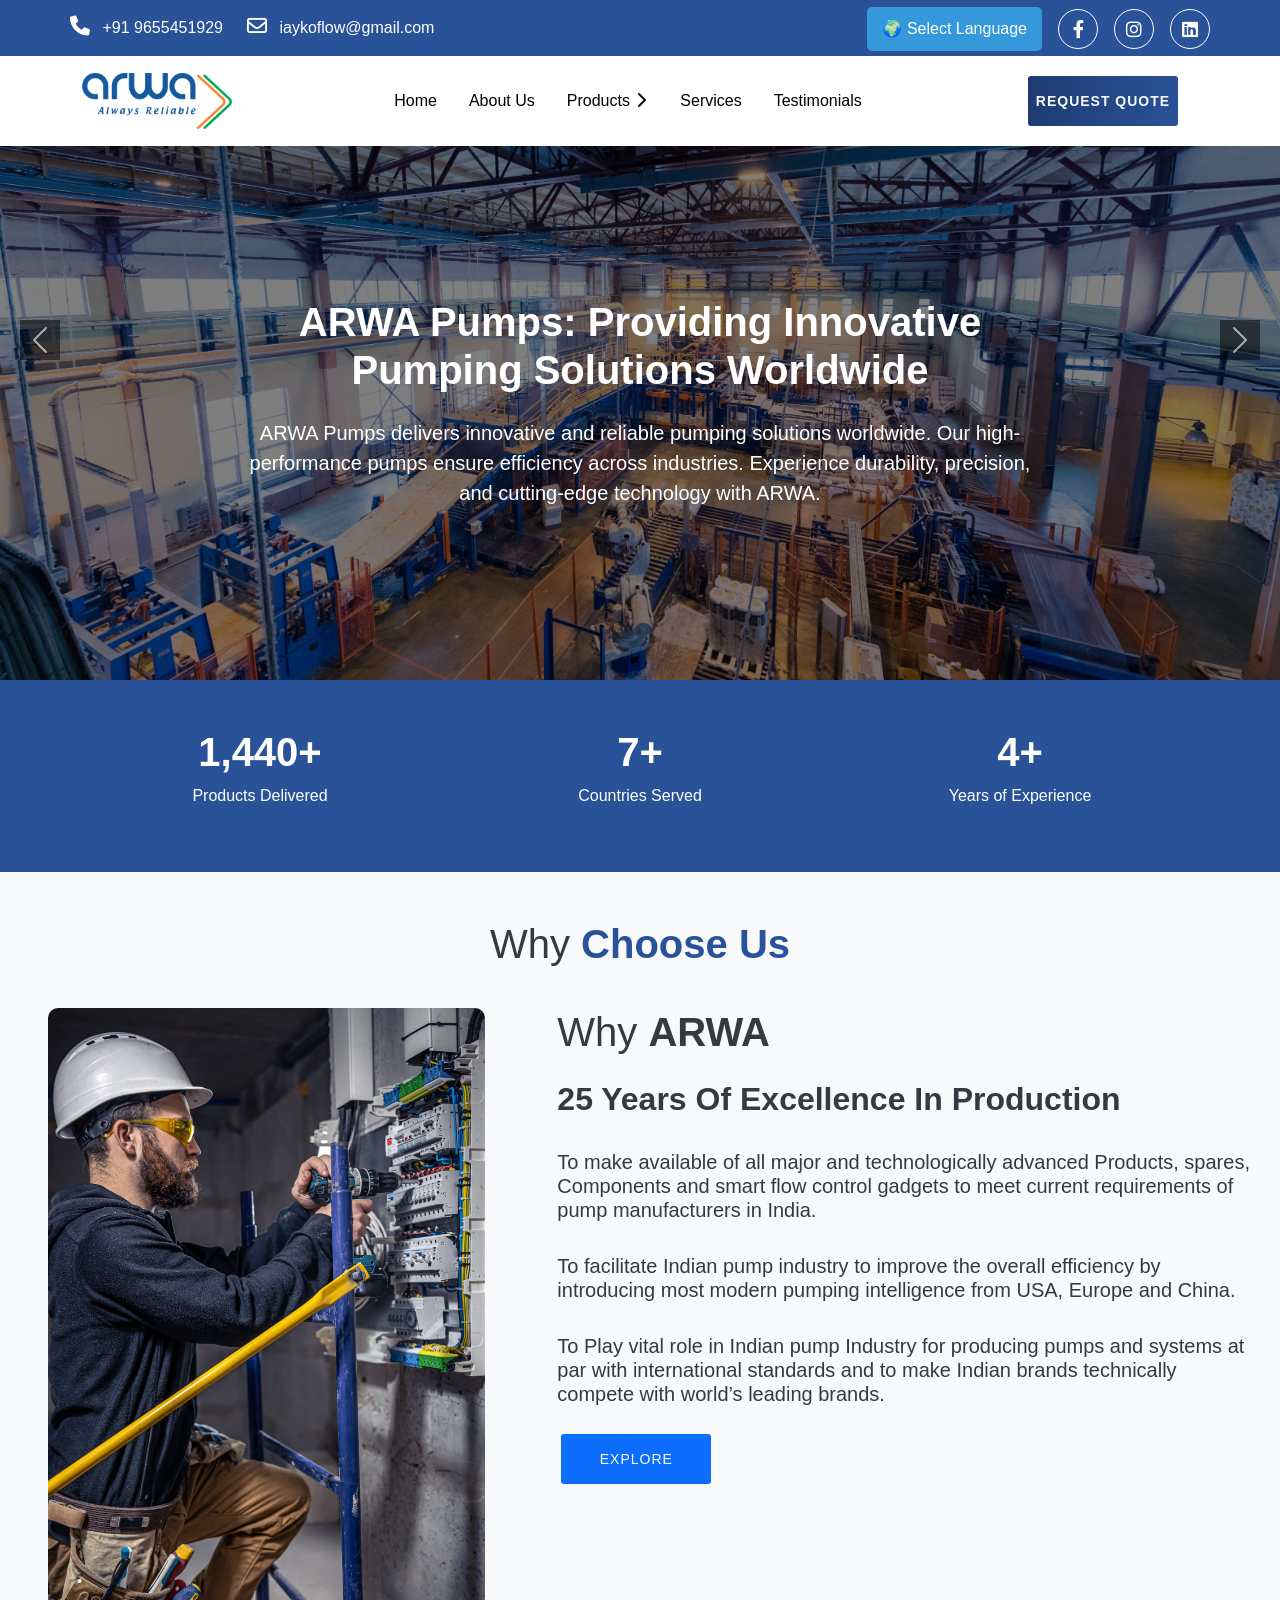
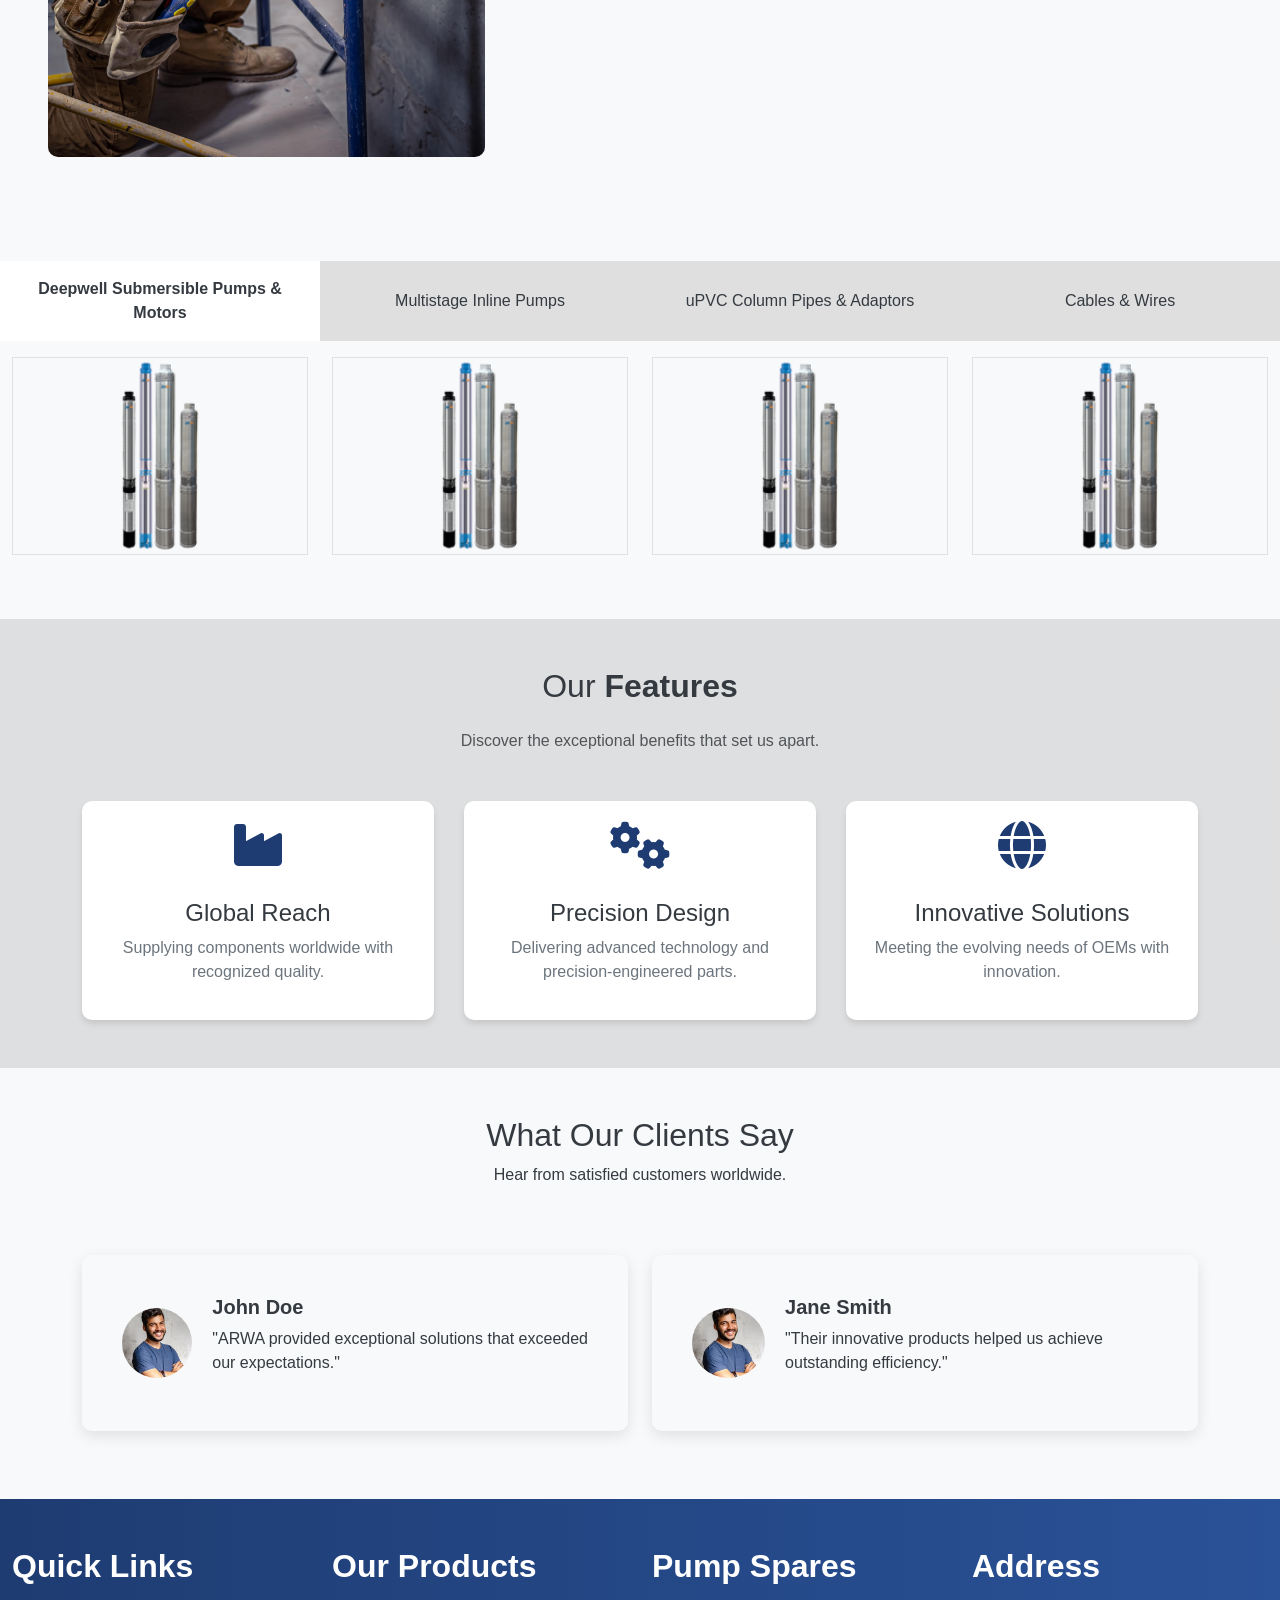
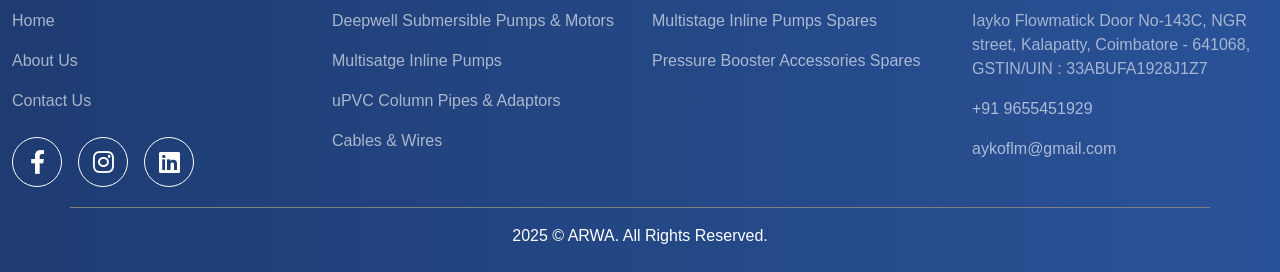
==== index.html @ cb9f79b3 "Add files via upload" ====
<!DOCTYPE html>
<html lang="en">

<head>
    <meta charset="UTF-8">
    <meta name="viewport" content="width=device-width, initial-scale=1.0">
    <!-- Tab Title -->
    <title>ARWA - Advanced Pumping Solutions</title>
    <!-- Bootstrap CSS -->
    <link href="https://cdn.jsdelivr.net/npm/bootstrap@5.3.0-alpha3/dist/css/bootstrap.min.css" rel="stylesheet">
    <!-- Font Awesome / Bootstrap for Icons -->
    <link href="https://cdnjs.cloudflare.com/ajax/libs/font-awesome/6.0.0/css/all.min.css" rel="stylesheet">
    <link rel="stylesheet" href="https://cdn.jsdelivr.net/npm/bootstrap-icons@1.11.3/font/bootstrap-icons.min.css">
    <!-- Custom CSS -->
    <link rel="stylesheet" href="style.css">
    <!-- Favicon Icon -->
    <link rel="Icon" href="img/Arwa Logo.png">
    <!-- https://dashboard.emailjs.com/admin -->
</head>

<body>
    <!-- Splash Screen -->
    <!-- <div id="splash-screen">
        <div class="sss">
            <img id="splash-logo" src="img/Arwa Logo 1 .png" alt="Logo">
        </div>
    </div> -->

    <!-- Navbar -->
    <nav class="navbar navbar-expand-lg py-0 flex-wrap">
        <div class="contactNav  container-fluid p-0">
            <div class="container p-0">
                <div class="row pt-3">

                    <div
                        class="col-md-6 contactleft d-md-flex d-none align-items-center flex-wrap justify-content-md-start justify-content-center">

                        <p><i class="fa-solid fa-phone text-white fs-5"></i><a href="tel:+919655451929"
                                style="text-decoration: none;" class="text-white  h6 ps-2"> +91 9655451929</a>
                        </p>
                        <p><i class="fa-regular fa-envelope text-white fs-5 ps-4"></i><a
                                href="mailto:iaykoflow@gmail.com" style="text-decoration: none;"
                                class="text-white h6 ps-2"> iaykoflow@gmail.com</a></p>

                    </div>
                    <div
                        class="col-md-6 contactright gap-3 d-flex align-items-center py-1 justify-content-md-end justify-content-center mt-md-0 mt-2 pb-md-1 pb-3">
                        <div id="google_translate_element"></div>
                        <div class="lang-switcher">
                            <button class="lang-btn">🌍 Select Language</button>
                            <ul class="lang-menu">
                                <li data-lang="en"><img src="https://flagcdn.com/w40/gb.png"> English</li>
                                <li data-lang="es"><img src="https://flagcdn.com/w40/es.png"> Spanish</li>
                                <li data-lang="fr"><img src="https://flagcdn.com/w40/fr.png"> French</li>
                                <li data-lang="de"><img src="https://flagcdn.com/w40/de.png"> German</li>
                                <li data-lang="hi"><img src="https://flagcdn.com/w40/in.png"> Hindi</li>
                                <li data-lang="gu"><img src="https://flagcdn.com/w40/in.png"> Gujarati</li>
                            </ul>
                        </div>
                        <script>
                            function googleTranslateElementInit() {
                                new google.translate.TranslateElement({ pageLanguage: 'en' }, 'google_translate_element');
                            }

                            document.querySelectorAll(".lang-menu li").forEach(item => {
                                item.addEventListener("click", function () {
                                    var language = this.getAttribute("data-lang");
                                    var googleTranslateFrame = document.querySelector(".goog-te-combo");

                                    if (googleTranslateFrame) {
                                        googleTranslateFrame.value = language;
                                        googleTranslateFrame.dispatchEvent(new Event("change"));

                                        // Apply animation effect
                                        document.body.classList.add("fade-effect");
                                        setTimeout(() => document.body.classList.remove("fade-effect"), 800);
                                    }
                                });
                            });
                        </script>
                        <div style="margin-top: -15px;" class="icon-box d-flex gap-3 fs-4 ">
                            <a style="width: 40px;height: 40px;" class="f-icon" href="">
                                <i style="font-size: 18px;" class="fa-brands fa-facebook-f"></i>
                            </a>
                            <a style="width: 40px;height: 40px;" class="f-icon" href="">
                                <i style="font-size: 18px;" class="fa-brands fa-instagram"></i>
                            </a>
                            <a style="width: 40px;height: 40px;" class="f-icon" href="">
                                <i style="font-size: 18px;" class="fa-brands fa-linkedin"></i>
                            </a>
                        </div>
                    </div>
                </div>
            </div>
        </div>
        <div class="container">
            <a class="navbar-brand" href="#"><img style="width: 150px;" src="img/Arwa Logo 1 .png" alt=""></a>
            <button class="navbar-toggler" type="button" data-bs-toggle="collapse" data-bs-target="#navbarNav">
                <span class="navbar-toggler-icon"></span>
            </button>
            <div class="collapse navbar-collapse" id="navbarNav">
                <ul class="navbar-nav mx-auto gap-3">
                    <li class="nav-item"><a class="nav-link" href="index.html">Home</a></li>

                    <li class="nav-item"><a class="nav-link" href="about.html" target="_blank">About Us</a></li>
                    <li class="nav-item dropdown">
                        <a class="nav-link" href="#" id="productsDropdown" role="button" data-bs-toggle="dropdown"
                            aria-expanded="false">Products <i class="fa-solid fa-chevron-down di"></i></a>
                        <ul class="dropdown-menu gap-4" aria-labelledby="productsDropdown">
                            <li><a class="dropdown-item" href="#">Deepwell Submersible Pumps & Motors</a></li>
                            <li><a class="dropdown-item" href="#">Multistage Inline Pumps</a></li>
                            <li><a class="dropdown-item" href="#">uPVC Column Pipes & Adaptors</a></li>
                            <li><a class="dropdown-item" href="#">Cables & Wires</a></li>
                        </ul>
                    </li>
                    <li class="nav-item"><a class="nav-link" href="#services">Services</a></li>
                    <li class="nav-item"><a class="nav-link" href="#testimonials">Testimonials</a></li>
                </ul>


                <div class="buttons contactBtn" onclick="contactOpen()">
                    <button style="background: linear-gradient(90deg, #1e3c72, #2a5298);"
                        class="btn text-light fw-bold px-2"><span></span>
                        <p data-text="Thanks!" data-title="Request Quote"></p>
                    </button>
                </div>

            </div>
        </div>
    </nav>

    <!-- Contact Request PopUp -->
    <div class="container-fluid reqAqoute">
        <div class="row d-flex">

            <div class="containerabt container">
                <i class="fa-solid fa-xmark h1  "></i>

                <h2 class="text-center mb-4">Request a Quote</h2>
                <form id="quoteForm">
                    <div class="row">
                        <div class="col-md-6 mb-3">
                            <input type="text" id="name" class="form-control" placeholder="Name">
                            <div class="error-message" id="name-error"></div>
                        </div>
                        <div class="col-md-6 mb-3">
                            <input type="email" id="email" class="form-control" placeholder="Email">
                            <div class="error-message" id="email-error"></div>
                        </div>
                        <div class="col-md-6 mb-3">
                            <input type="tel" id="phone" class="form-control" placeholder="Phone">
                            <div class="error-message" id="phone-error"></div>
                        </div>
                        <div class="col-md-6 mb-3">
                            <input type="text" id="city" class="form-control" placeholder="City">
                            <div class="error-message" id="city-error"></div>
                        </div>
                        <div class="col-md-6 mb-3">
                            <input type="number" id="pincode" class="form-control" placeholder="Pincode">
                            <div class="error-message" id="pincode-error"></div>
                        </div>
                        <div class="col-md-6 mb-3">
                            <select id="country" class="form-control">
                                <option value="" disabled selected>Country</option>
                                <option value="India">India</option>
                                <option value="USA">USA</option>
                                <option value="UK">UK</option>
                                <option value="Canada">Canada</option>
                                <option value="Australia">Australia</option>
                            </select>
                            <div class="error-message" id="country-error"></div>
                        </div>
                        <div class="col-12 mb-3">
                            <textarea id="message" class="form-control" rows="4" placeholder="Message"></textarea>
                            <div class="error-message" id="message-error"></div>
                        </div>
                    </div>
                    <button type="button" class="btn-submit" onclick="validateForm()">Submit</button>
                </form>
            </div>
        </div>
    </div>

    <!-- Hero Section with Carousel -->
   
    <div class="hero-section">
        <div id="heroCarousel" class="carousel slide" data-bs-ride="carousel" data-bs-touch="true">
          <div class="carousel-inner">
            <div class="carousel-item active">
              <div class="row d-flex align-items-center justify-content-center">
                <div class="carousel-main col-md-8">
                  <h1><strong>ARWA Pumps: Providing Innovative Pumping Solutions Worldwide</strong></h1>
                  <p class="fs-5 mt-4">ARWA Pumps delivers innovative and reliable pumping solutions worldwide. Our high-performance pumps ensure efficiency across industries. Experience durability, precision, and cutting-edge technology with ARWA.</p>
                </div>
              </div>
            </div>
            
            <div class="carousel-item">
              <div style="min-height: 100%;" class="row">
                <div style="z-index: 1;height: 700px;" class="col-md-7 order-md-0 order-1 c-left d-flex align-items-center justify-content-center">
                  <div class="text-box ps-sm-5 ps-3 mt-md-0 mt-4">
                    <h1 class="text-white display-3"><strong>Stainless Steel Submersible Pumps</strong></h1>
                    <h2 class="text-white mt-2">Fabricated & Casted SS</h2>
                    <h2 class="text-white mt-3">SS304 / SS316 / SS904</h2>
                    <div class="buttons align-items-start m-0 justify-content-md-start" onclick="contactOpen()">
                        <button style="background: linear-gradient(90deg, #1e3c72, #2a5298);"
                            class="btn text-light fw-bold px-2 m-0"><span></span>
                            <p data-text="Thanks!" data-title="Request Quote"></p>
                        </button>
                    </div>
                  </div>
                </div>
                <div style="z-index: 1;height: 700px;" class="col-md-5 col-sm-8 mx-md-0 mx-auto c-right d-flex align-items-center justify-content-center">
                  <img style="width: 100%;" src="img/mainslider-2.png" alt="">
                </div>
              </div>
            </div>
            
            <div class="carousel-item">
                <div style="min-height: 100%;" class="row">
                    <div style="z-index: 1;height: 700px;" class="col-md-5 col-sm-8 mx-md-0 mx-auto c-right2 d-flex align-items-center justify-content-center">
                        <img style="width: 100% !important;" src="img/mainslider-2.png" alt="">
                      </div>
                    <div style="z-index: 1;height: 700px;" class="col-md-7 c-left2 d-flex align-items-center justify-content-center">
                      <div class="text-box ps-sm-5 ps-3">
                        <h1 class="text-white display-3"><strong>Deepwell Submersible Pumps & Motors </strong></h1>
                        <h2 class="text-white mt-2">Waterfilled & Oil Filled </h2>
                        <h2 class="text-white mt-3">50 & 60 Hz </h2>
                        <div class="buttons align-items-start m-0 justify-content-md-start" onclick="contactOpen()">
                            <button style="background: linear-gradient(90deg, #1e3c72, #2a5298);"
                                class="btn text-light fw-bold px-2 m-0"><span></span>
                                <p data-text="Thanks!" data-title="Request Quote"></p>
                            </button>
                        </div>
                      </div>
                    </div>
                  
                  </div>
            </div>
          </div>
          
          <button class="carousel-control-prev" type="button" data-bs-target="#heroCarousel" data-bs-slide="prev">
            <span class="carousel-control-prev-icon" aria-hidden="true"></span>
            <span class="visually-hidden">Previous</span>
          </button>
          <button class="carousel-control-next" type="button" data-bs-target="#heroCarousel" data-bs-slide="next">
            <span class="carousel-control-next-icon" aria-hidden="true"></span>
            <span class="visually-hidden">Next</span>
          </button>
        </div>
      </div>
      
        <!-- Counter Section -->
        <div class="counter text-center py-5">
            <div class="container">
                <div class="row">
                    <div class="col-md-4">
                        <h2 class="count">10,000+</h2>
                        <p>Products Delivered</p>
                    </div>
                    <div class="col-md-4">
                        <h2 class="count">50+</h2>
                        <p>Countries Served</p>
                    </div>
                    <div class="col-md-4">
                        <h2 class="count">30+</h2>
                        <p>Years of Experience</p>
                    </div>
                </div>
            </div>
        </div>

        <!-- Why ARWA Section -->
        <div class="container-fluid whyAlgo py-5">
            <div class="row">
                <h1 class="text-center">Why <strong style="color: #2a5298">Choose Us</strong></h1>
                <div class="col-md-5 algoLeft py-2 px-3 px-md-5 mt-4">
                    <img style="width: 100%;height: 100%;object-fit:cover;object-position: top;border-radius: 10px;"
                        src="img/male-electrician-works-switchboard-with-electrical-connecting-cable (1)-min.jpg"
                        alt="">
                </div>
                <div class="col-md-7 algoRight px-4 pt-2 mt-4 d-flex align-items-start flex-column">
                    <h1>Why <span><strong>ARWA</strong></span></h1>
                    <h3 class="fw-bold h2 mt-3">25 Years Of Excellence In Production</h3>
                    <p class="mt-4 h5">To make available of all major and technologically advanced Products, spares,
                        Components and smart flow control gadgets to meet current requirements of pump manufacturers in
                        India.</p>
                    <p class="mt-4 h5">To facilitate Indian pump industry to improve the overall efficiency by
                        introducing
                        most modern pumping intelligence from USA, Europe and China.</p>
                    <p class="mt-4 h5">To Play vital role in Indian pump Industry for producing pumps and systems at par
                        with international standards and to make Indian brands technically compete with world’s leading
                        brands.</p>
                    <a style="margin-left: -16px;" href="">
                        <div class="buttons ">
                            <button class="btn bg-primary text-white"><span></span>
                                <p data-start="good luck!" data-text="Service" data-title="Explore "></p>
                            </button>
                        </div>
                    </a>
                </div>
            </div>
        </div>


        <!-- Product Section -->

        <div class="container-fluid py-5 position-relative">
            <div class="row position-relative d-flex align-item-center justify-content-center">
                <div style="width: 100%;" class="productNavList">
                    <div class="row">
                        <div class="col-6 col-md-3 py-3 pNav active d-flex align-items-center justify-content-center">
                            Deepwell Submersible Pumps & Motors</div>
                        <div class="col-6 col-md-3 py-3 pNav d-flex align-items-center justify-content-center">
                            Multistage
                            Inline Pumps</div>
                        <div class="col-6 col-md-3 py-3 pNav d-flex align-items-center justify-content-center">uPVC
                            Column
                            Pipes & Adaptors</div>
                        <div class="col-6 col-md-3 py-3 pNav d-flex align-items-center justify-content-center">Cables &
                            Wires</div>
                    </div>
                </div>


                <div style="width: 100%;" class="product-one row px-0 m-0 position-relative d-flex align-item-center justify-content-center">

                    

                    <div style="cursor: pointer;"
                        class="col-6 col-md-4 col-lg-3 py-3 d-flex align-items-center justify-content-center " onclick="pcard()">
                        <div  class="pCard border d-flex align-items-center justify-content-center flex-column">
                            <img src="img/submersible-pumpsets-1.png" alt="Product Image 1">
                            <img src="img/p-c-1.jpg" alt="Product Image 2">
                        </div>
                    </div>
                    <div class="col-6 col-md-4 col-lg-3 py-3 d-flex align-items-center justify-content-center ">
                        <div class="pCard border d-flex align-items-center justify-content-center flex-column">
                            <img src="img/submersible-pumpsets-1.png" alt="Product Image 1">
                            <img src="img/p-c-1.jpg" alt="Product Image 2">
                        </div>
                    </div>
                    <div class="col-6 col-md-4 col-lg-3 py-3 d-flex align-items-center justify-content-center ">
                        <div class="pCard border d-flex align-items-center justify-content-center flex-column">
                            <img src="img/submersible-pumpsets-1.png" alt="Product Image 1">
                            <img src="img/p-c-1.jpg" alt="Product Image 2">
                        </div>
                    </div>
                    <div class="col-6 col-md-4 col-lg-3 py-3 d-flex align-items-center justify-content-center ">
                        <div class="pCard border d-flex align-items-center justify-content-center flex-column">
                            <img src="img/submersible-pumpsets-1.png" alt="Product Image 1">
                            <img src="img/p-c-1.jpg" alt="Product Image 2">
                        </div>
                    </div>
                </div>
            <div class="submersible-pumpsets-1 position-absolute  align-items-center justify-content-center ">
                <i class="fa-solid fa-xmark h1 faX2 " onclick="closedClick()"></i>

                here we Will Give Your Product Details
            </div>
            <script>
                let pCardOpen = document.querySelector('.submersible-pumpsets-1');
                let pcard = document.querySelector('.pCard')
                // function pCard(){
                //     pCardOpen.style.display = "flex"
                // }
                pcard.addEventListener('click',function(){
                    pCardOpen.style.display = "flex"
                })

                function closedClick(){
                    pCardOpen.style.display = "none"
                }
            </script>

            </div>

        </div>

        <script>
            document.querySelectorAll('.pNav').forEach(item => {
                item.addEventListener('click', function () {
                    document.querySelectorAll('.pNav').forEach(nav => {
                        nav.classList.remove('active');
                    });

                    this.classList.add('active');
                });
            });

            let pCardVar = document.querySelector('.pcard');
            pCardVar.addEventListener('click', function () {
                document.querySelector('.card-1-detail').style.display = "flex"
            })
        </script>
        <!-- Features Section -->
        <div style="background-color: rgba(128, 128, 128, 0.212);" class="py-5 ">
            <div class="container text-center">
                <h2 class="mb-4">Our <strong>Features</strong></h2>
                <p class="mb-5 text-muted">Discover the exceptional benefits that set us apart.</p>
                <div class="features-container">
                    <div class="feature-card">
                        <i class="fas fa-industry"></i>
                        <h4>Global Reach</h4>
                        <p>Supplying components worldwide with recognized quality.</p>
                    </div>
                    <div class="feature-card">
                        <i class="fas fa-cogs"></i>
                        <h4>Precision Design</h4>
                        <p>Delivering advanced technology and precision-engineered parts.</p>
                    </div>
                    <div class="feature-card">
                        <i class="fas fa-globe"></i>
                        <h4>Innovative Solutions</h4>
                        <p>Meeting the evolving needs of OEMs with innovation.</p>
                    </div>
                </div>
            </div>
        </div>

        <!-- Product Section -->



        <!-- Testimonials Section -->
        <div id="testimonials" class="py-5">
            <div class="container">
                <div class="text-center mb-5">
                    <h2>What Our Clients Say</h2>
                    <p>Hear from satisfied customers worldwide.</p>
                </div>
                <div class="row">
                    <div class="col-md-6">
                        <div class="testimonial d-flex align-items-center">
                            <img src="img/client01.jpeg" alt="Client">
                            <div>
                                <h5>John Doe</h5>
                                <p>"ARWA provided exceptional solutions that exceeded our expectations."</p>
                            </div>
                        </div>
                    </div>
                    <div class="col-md-6">
                        <div class="testimonial d-flex align-items-center">
                            <img src="img/client01.jpeg" alt="Client">
                            <div>
                                <h5>Jane Smith</h5>
                                <p>"Their innovative products helped us achieve outstanding efficiency."</p>
                            </div>
                        </div>
                    </div>
                </div>
            </div>
        </div>



        <!-- Footer -->
        <footer class=" text-white bg-primary py-4 pt-5">
            <div class="container-fluid">
                <div class="row">
                    <div class="col-md-3 d-flex flex-column align-items-start footer-card">
                        <h2><strong>Quick Links</strong></h2>
                        <a style="text-decoration:none;" class="mt-3 ft-list" href="">Home</a>
                        <a style="text-decoration:none;" class="mt-3 ft-list" href="">About Us</a>
                        <a style="text-decoration:none;" class="mt-3 ft-list" href="">Contact Us</a>
                        <div class="icon-box d-flex gap-3 fs-4 mt-4">
                            <a class="f-icon" href="">
                                <i class="fa-brands fa-facebook-f"></i>
                            </a>
                            <a class="f-icon" href="">
                                <i class="fa-brands fa-instagram"></i>
                            </a>
                            <a class="f-icon" href="">
                                <i class="fa-brands fa-linkedin"></i>
                            </a>
                        </div>
                    </div>
                    <div class="col-md-3 d-flex flex-column align-items-start footer-card mt-md-0 mt-4">
                        <h2><strong>Our Products</strong></h2>
                        <a style="text-decoration:none;" class="mt-3 ft-list" href="">Deepwell Submersible Pumps &
                            Motors</a>
                        <a style="text-decoration:none;" class="mt-3 ft-list" href="">Multisatge Inline Pumps</a>
                        <a style="text-decoration:none;" class="mt-3 ft-list" href="">uPVC Column Pipes & Adaptors</a>
                        <a style="text-decoration:none;" class="mt-3 ft-list" href="">Cables & Wires</a>

                    </div>
                    <div class="col-md-3 d-flex flex-column align-items-start footer-card mt-md-0 mt-4">
                        <h2><strong>Pump Spares</strong></h2>
                        <a style="text-decoration:none;" class="mt-3 ft-list" href="">Multistage Inline Pumps Spares</a>
                        <a style="text-decoration:none;" class="mt-3 ft-list" href="">Pressure Booster Accessories
                            Spares</a>


                    </div>
                    <div class="col-md-3 d-flex flex-column align-items-start footer-card mt-md-0 mt-4">
                        <h2><strong>Address</strong></h2>
                        <a style="text-decoration:none;color: rgba(255, 255, 255, 0.582) ;" class="mt-3 ft-list"
                            href="">Iayko Flowmatick
                            Door No-143C, NGR street, Kalapatty,
                            Coimbatore - 641068,
                            GSTIN/UIN : 33ABUFA1928J1Z7</a>
                        <a style="text-decoration:none;" class="mt-3 ft-list" href="">+91 9655451929</a>
                        <a style="text-decoration:none;" class="mt-3 ft-list" href="">aykoflm@gmail.com</a>

                    </div>
                </div>
            </div>
            <div style="border-top: 1px solid grey;" class="container text-center mt-md-0 mt-3 pt-3">
                <p> 2025 &copy; ARWA. All Rights Reserved.</p>
            </div>
        </footer>





        <script type="text/javascript"
            src="//translate.google.com/translate_a/element.js?cb=googleTranslateElementInit"></script>

        <!-- Bootstrap JS -->
        <script src="https://cdn.jsdelivr.net/npm/bootstrap@5.3.0-alpha3/dist/js/bootstrap.bundle.min.js"></script>
        <!-- Custom JS -->
        <script src="script.js"></script>

</body>

</html>
---- style.css ----
/* body,html {
    margin: 0;
    font-family: Arial, sans-serif;
    overflow: hidden; Prevents scrollbar for smooth experience
    background-color: #000;
    scroll-behavior: smooth;
  }
  .container {
    position: relative;
    height: 100vh;
    width: 100vw;
    overflow: hidden;
    background-color: #000;
  }
  .section {
    position: absolute;
    top: 0;
    left: 0;
    height: 100%;
    width: 100%;
    display: flex;
    align-items: center;
    justify-content: center;
    transition: transform 1s ease, opacity 1s ease;
  }
  .section.hidden {
    transform: translateY(100%);
    opacity: 0;
  }
  .section.visible {
    transform: translateY(0);
    opacity: 1;
  }
  .section1 {
    background-color: #ff6347;
  }
  .section2 {
    background-color: #4682b4;
  }
  .section3 {
    background-color: #32cd32;
  }
  h1 {
    color: white;
  } */

body {
  font-family: "Roboto", sans-serif;
  overflow-x: hidden;
  background-color: #f8f9fa;
  color: #343a40;
}

/* Contact Nav */
.contactNav {
  background-color: #2a5298;
}

/* btn main css */
.buttons {
  display: flex;
  justify-content: space-around;
  top: 20px;
  left: 20px;
}

.buttons button {
  width: 150px;
  height: 50px;
  background-color: white;
  margin: 20px;
  color: #568fa6;
  position: relative;
  overflow: hidden;
  font-size: 14px;
  letter-spacing: 1px;
  font-weight: 500;
  text-transform: uppercase;
  transition: all 0.3s ease;
  cursor: pointer;
  border: 0;
  display: flex;
  align-items: center;
  justify-content: center;
  border-radius: 3px;
}

.buttons button:before,
.buttons button:after {
  content: "";
  position: absolute;
  width: 0;
  height: 2px;
  background-color: #ffffff;
  transition: all 0.3s cubic-bezier(0.35, 0.1, 0.25, 1);
}

.buttons button:before {
  right: 0;
  top: 0;
  transition: all 0.5s cubic-bezier(0.35, 0.1, 0.25, 1);
}

.buttons button:after {
  left: 0;
  bottom: 0;
}

.buttons button span {
  width: 100%;
  height: 100%;
  position: absolute;
  left: 0;
  top: 0;
  margin: 0;
  padding: 0;
  z-index: 1;
}

.buttons button span:before,
.buttons button span:after {
  content: "";
  position: absolute;
  width: 2px;
  height: 0;
  background-color: #ffffff;
  transition: all 0.3s cubic-bezier(0.35, 0.1, 0.25, 1);
}

.buttons button span:before {
  right: 0;
  top: 0;
  transition: all 0.5s cubic-bezier(0.35, 0.1, 0.25, 1);
}

.buttons button span:after {
  left: 0;
  bottom: 0;
}

.buttons button p {
  padding: 0;
  margin: 0;
  transition: all 0.4s cubic-bezier(0.35, 0.1, 0.25, 1);
  position: absolute;
  width: 100%;
  height: 100%;
}

.buttons button p:before,
.buttons button p:after {
  position: absolute;
  width: 100%;
  transition: all 0.4s cubic-bezier(0.35, 0.1, 0.25, 1);
  z-index: 1;
  left: 0;
}

.buttons button p:before {
  content: attr(data-title);
  top: 50%;
  transform: translateY(-50%);
}

.buttons button p:after {
  content: attr(data-text);
  top: 150%;
  color: #ffffff;
}

.buttons button:hover:before,
.buttons button:hover:after {
  width: 100%;
}

.buttons button:hover span {
  z-index: 1;
}

.buttons button:hover span:before,
.buttons button:hover span:after {
  height: 100%;
}

.buttons button:hover p:before {
  top: -50%;
  transform: rotate(5deg);
}

.buttons button:hover p:after {
  top: 50%;
  transform: translateY(-50%);
}

.buttons button.start {
  background-color: #ffffff;
  box-shadow: 0px 5px 10px -10px rgba(0, 0, 0, 0.2);
  transition: all 0.2s ease;
}

.buttons button.start p:before {
  top: -50%;
  transform: rotate(5deg);
}

.buttons button.start p:after {
  color: white;
  transition: all 0s ease;
  content: attr(data-start);
  top: 50%;
  transform: translateY(-50%);
  animation: start 0.3s ease;
  animation-fill-mode: forwards;
}

@keyframes start {
  from {
    top: -50%;
  }
}

.buttons button.start:hover:before,
.buttons button.start:hover:after {
  display: none;
}

.buttons button.start:hover span {
  display: none;
}

.buttons button:active {
  outline: none;
  border: none;
}

.buttons button:focus {
  outline: 0;
}

/* splash Screen */
#splash-screen {
  position: fixed;
  top: 0;
  left: 0;
  width: 100%;
  height: 100%;
  background-color: rgb(255, 255, 255);
  display: none;
  justify-content: center;
  align-items: center;
  z-index: 9999;
  transition: opacity 1s ease-in-out;
}

/* Splash Logo */

.sss {
  width: 150px !important;
  height: 60px;
  display: flex;
  position: relative;
  /* transform: translate(0); */
  /* border: 2px solid red; */
  overflow: hidden;
}

.sss::after {
  content: "";
  position: absolute;
  top: 0;
  /* left: 0;  */
  width: 100%;
  height: 100%;
  background: rgb(0, 0, 0);
  background: linear-gradient(152deg, rgba(0, 0, 0, 0) 0%, rgba(0, 0, 0, 0) 43%, rgba(255, 255, 255, 0.7063200280112045) 50%, rgba(0, 0, 0, 0) 55%);
  /* filter: blur(5px); */
  animation: movingGlow 2s infinite linear;
  z-index: 111;
  /* border: 1px solid red; */
}

#splash-logo {
  width: 100%;
  position: absolute;
  /* transform: translate(-482px,-239px); */
  transition: transform 1.5s ease-in-out;
}

@keyframes movingGlow {
  0% {
    left: -100%;
  }

  100% {
    left: 100%;
  }
}

/* translator */
/* Hide default Google Translate UI */
#google_translate_element .skiptranslate {
  display: none !important;
}

body>.skiptranslate {
  display: none !important;
}

body {
  top: 0 !important;
}

/* Language Switcher Styling */
.lang-switcher {
  /* position: fixed; */
  position: relative;
  margin-top: -15px;
  z-index: 1000;
  font-family: Arial, sans-serif;
}

.lang-btn {
  background: #3498db;
  color: white;
  padding: 10px 15px;
  border: none;
  cursor: pointer;
  border-radius: 5px;
  font-size: 16px;
  transition: 0.3s;
}

.lang-btn:hover {
  background: #2980b9;
}

/* Language Dropdown Menu */
.lang-menu {
  display: none;
  position: absolute;
  background: white;
  border-radius: 5px;
  padding: 10px;
  box-shadow: 0px 4px 10px rgba(0, 0, 0, 0.1);
  list-style: none;
  margin: 0;
  padding: 0;
  top: 40px;
  right: 0;
}

.lang-menu li {
  padding: 8px 12px;
  cursor: pointer;
  display: flex;
  align-items: center;
  gap: 8px;
  transition: 0.3s;
}

.lang-menu li img {
  width: 20px;
  height: 15px;
  object-fit: cover;
}

.lang-menu li:hover {
  background: #f0f0f0;
}

/* Show menu when button is clicked */
.lang-switcher:hover .lang-menu {
  display: block;
}

/* Smooth Fade Animation */
.fade-effect {
  animation: fadeIn 0.8s ease-in-out;
}

@keyframes fadeIn {
  from {
    opacity: 0.2;
  }

  to {
    opacity: 1;
  }
}

.navbar {
  position: fixed;
  top: 0;
  z-index: 11;
  width: 100%;
  /* background: linear-gradient(90deg, #1e3b7288, #2a52988c); */
  backdrop-filter: blur(4px);
  background-color: white;
}




.navbar-brand {
  font-weight: bold;
}

.di {
  transition: .2s;
  transform: rotate(-90deg);
}

.nav-item:hover .di {
  transform: rotate(0deg);
  transition: .2s;
}

a.nav-link {
  color: black;
}

a.nav-link:hover {
  color: rgba(0, 0, 0, 0.688);
}

.dropdown-menu {
  background: #f0efef;
  border: none;
  border-radius: 0;
  margin-top: 0;
  opacity: 0;
  transform: translateX(-50px);
  visibility: hidden;
  transition: transform 0.4s ease, opacity 0.4s ease;
}

.dropdown-menu.show {
  opacity: 1;
  transform: translateX(0);
  visibility: visible;
  transition: transform 0.4s ease, opacity 0.4s ease;

}

.dropdown-item {
  color: #000000;
  transition: background-color 0.3s, color 0.3s;
}

.dropdown-item:hover {
  background-color: #2a5298;
  color: #fff;
}

/*  Req Css   ------------------------------ */
.reqAqoute {
  width: 100%;
  height: 100vh;
  position: fixed;
  top: 0;
  left: 0;
  z-index: 111111111;
  background-color: rgba(255, 255, 255, 0.72);
  /* display: none;
  opacity: 0; */
  display: flex;
  align-items: center;
  opacity: 0;
  justify-content: center;
  z-index: -11;
  padding: 60px 25px;
  overflow: auto;
}

.fa-xmark {
  position: absolute;
  top: 0px;
  right: 10px;
  cursor: pointer;
}

.containerabt {
  max-width: 700px;
  background: white;
  padding: 30px;
  border-radius: 10px;
  box-shadow: 0px 0px 15px rgba(0, 0, 0, 0.2);
  /* margin-top: 50px; */
  border-top: 5px solid #2a5298;
  transform: scale(0);
  position: relative;

}

.btn-submit {
  background: linear-gradient(90deg, #1e3c72, #2a5298);
  color: white;
  border: none;
  padding: 10px;
  font-size: 18px;
  border-radius: 5px;
  width: 100%;
  transition: 0.3s;
}

.btn-submit:hover {
  background: linear-gradient(90deg, #1e3c72, #2a5298);
}

.error {
  border: 1px solid red !important;
}

.error-message {
  color: red;
  font-size: 12px;
  margin-top: 5px;
}


/* Hero Section */
/* 
.hero-section {
  position: relative;
}

.carousel-item {
  background-image: url("img/main-1.jpg");
  background-size: cover;
  background-position: center;
  min-height: 680px;
  position: relative;
}
.carousel-item:before {
  content: "";
  width: 100%;
  height: 100%;
  background-color: rgba(0, 0, 0, 0.522);
  position: absolute;
  top: 0;
  left: 0;
}
.carousel-item:nth-child(2):before{
  background-color: #0059ff8a;
}
.carousel-item:last-child:before{
  background-color: #0059ff5a;

}
.carousel-inner .carousel-item:nth-child(2) {
  background-image: url("img/bg-main-2.jpg");
  background-size: cover;
  background-position: top;
}
.text-box{
  width: 80%;
}
.carousel-main{
  position: absolute;
  bottom: 20%;
  text-align: center;
  color: white;
  padding: 20px;
  z-index: 1;
}


.carousel-caption {
  background: rgba(0, 0, 0, 0.6);
  padding: 20px;
  border-radius: 10px;
}

.carousel-caption h1 {
  font-size: 3rem;
  color: #ffffff;
  animation: fadeInDown 1.4s;
}

.carousel-caption p {
  animation: fadeInDown 1s;
  color: #dddddd;
}

.carousel-caption .btn {
  background-color: #1e3c72;
  animation: zoomIn 1s;

  border: none;
}

.carousel-control-prev{
  width: 40px;
  height: 40px;
  background-color: rgb(0, 0, 0);
  z-index: 11;
  position: absolute;
  top: 50%;
  left: 20px;
}
.carousel-control-next{
  width: 40px;
  height: 40px;
  background-color: rgb(0, 0, 0);
  z-index: 11;
  position: absolute;
  top: 50%;
  right: 20px;
} */
.hero-section {
  position: relative;
}

.carousel-item {
  background-size: cover;
  background-position: center;
  min-height: 680px;
  position: relative;
}

.carousel-item:first-child {
  background-image: url("img/main-1.jpg");
}

.carousel-item:nth-child(2) {
  background-image: url("img/bg-main-2.jpg");
}

.carousel-item:last-child {
  background-image: url("img/main-3.jpg");
}

.carousel-item::before {
  content: "";
  width: 100%;
  height: 100%;
  background-color: rgba(0, 0, 0, 0.5);
  position: absolute;
  top: 0;
  left: 0;
}

.carousel-item:nth-child(2)::before {
  background-color: rgba(0, 89, 255, 0.54);
}

.carousel-item:last-child::before {
  background-color: rgba(0, 89, 255, 0.35);
}

.carousel-main {
  position: absolute;
  bottom: 20%;
  text-align: center;
  color: white;
  padding: 20px;
  z-index: 1;
}

.carousel-caption {
  background: rgba(0, 0, 0, 0.6);
  padding: 20px;
  border-radius: 10px;
}

.carousel-caption h1 {
  font-size: 3rem;
  color: #ffffff;
}

.carousel-caption p {
  color: #dddddd;
}

.carousel-caption .btn {
  background-color: #1e3c72;
  border: none;
}

.carousel-control-prev,
.carousel-control-next {
  width: 40px;
  height: 40px;
  background-color: rgb(0, 0, 0);
  z-index: 1;
  position: absolute;
  top: 50%;
  transform: translateY(-50%);
}

.carousel-control-prev {
  left: 20px;
}

.carousel-control-next {
  right: 20px;
}

/* Counter Sec */
.counter {
  background-color: #2a5298;
  color: white;
  padding: 40px 0;
}

.counter .count {
  font-size: 2.5rem;
  font-weight: bold;
}

.algoLeft {
  height: 85vh;
  /* border: 4px solid green; */
}

.algoRight {
  height: auto;
  /* border: 4p x solid green; */
}

/* Product sec */
.pNav {
  background-color: rgb(223, 223, 223);
  height: 80px;
  cursor: pointer;
  transition: background-color 0.3s ease;
  text-align: center;
}

.pNav.active {
  background-color: white;
  font-weight: bold;
}

/* Product Card Styling */
.pCard {
  width: 100%;
  height: 100%;
  overflow: hidden;
  position: relative;
}

/* Image Styling */
.pCard img {
  width: 100%;
  height: 100%;
  object-fit: cover;
  transition: opacity 0.5s ease;
}

/* Hover Effect: Show second image */
.pCard img:last-child {
  position: absolute;
  top: 0;
  left: 0;
  opacity: 0;
  /* Hidden by default */
}

.pCard:hover img:last-child {
  opacity: 1;
  /* Show second image on hover */
}



/* Feature Sec */
.feature-card {
  background: white;
  border-radius: 10px;
  box-shadow: 0 4px 6px rgba(0, 0, 0, 0.1);
  transition: transform 0.3s, box-shadow 0.3s;
  padding: 20px;
  text-align: center;
}

.feature-card:hover {
  transform: translateY(-10px);
  box-shadow: 0 8px 20px rgba(0, 0, 0, 0.2);
}

.feature-card i {
  color: #1e3c72;
  font-size: 3rem;
  margin-bottom: 15px;
}

.feature-card h4 {
  font-size: 1.5rem;
  margin-top: 15px;
  color: #343a40;
}

.feature-card p {
  color: #6c757d;
  font-size: 1rem;
}

.features-container {
  display: grid;
  grid-template-columns: repeat(auto-fit, minmax(250px, 1fr));
  gap: 30px;
}
/* Product Section */
.product-card {
  transition: transform 0.3s, box-shadow 0.3s;
}

.product-card img {
  border-radius: 5px 5px 0 0;
}

.product-card:hover {
  box-shadow: 0 8px 20px rgba(0, 0, 0, 0.2);
  transform: translateY(-5px);
}
/* Product Detail */
.submersible-pumpsets-1{
  width: 90%;
  height: 100vh;
  top: -10%;
  background-color: rgb(110, 170, 226);
  z-index: 11;
  display: none;
}

.card-1-details{
 
}
/* Footer Sec */
footer {
  background: linear-gradient(90deg, #1e3c72, #2a5298);
  color: white;
}

footer p {
  margin: 0;
}

@keyframes fadeInDown {
  from {
    opacity: 0;
    transform: translateY(-50px);
  }

  to {
    opacity: 1;
    transform: translateY(0);
  }
}

@keyframes fadeInUp {
  from {
    opacity: 0;
    transform: translateY(50px);
  }

  to {
    opacity: 1;
    transform: translateY(0);
  }
}

@keyframes zoomIn {
  from {
    transform: scale(0.9);
    opacity: 0;
  }

  to {
    transform: scale(1);
    opacity: 1;
  }
}

.testimonial {
  background-color: #f8f9fa;
  padding: 40px;
  border-radius: 10px;
  margin: 20px 0;
  box-shadow: 0 5px 15px rgba(0, 0, 0, 0.1);
}

.testimonial img {
  width: 95px;
  height: 70px;
  border-radius: 50%;
  margin-right: 20px;
  object-fit: cover;
}

.testimonial h5 {
  font-weight: bold;
}

.footer-card {
  height: 260px;
  /* border: 3px solid red; */
}

.ft-list {
  color: rgba(255, 255, 255, 0.616);
}

.ft-list:hover {
  color: white;
}

.f-icon {
  width: 50px;
  height: 50px;
  display: flex;
  align-items: center;
  justify-content: center;
  text-decoration: none;
  color: white;
  border: 1px solid white;
  border-radius: 50%;
  position: relative;
  overflow: hidden;
}

.f-icon i {
  z-index: 111;
}

.f-icon:hover i {
  color: #2a5298;
}

.f-icon:before {
  content: "";
  width: 103%;
  height: 100%;
  border-radius: 50%;
  scale: 0;
  background-color: white;
  transition: 0.3s linear;
  position: absolute;
}

.f-icon:hover:before {
  scale: 1;
  transition: 0.3s linear;
}

/* Media Screens*/
@media (min-width: 765px) and (max-width: 1024px) {
  .algoLeft {
    height: auto;
  }
}

@media only screen and (max-width: 992px) {
  .dropdown-menu {
    transform: translateX(0);
    /* Prevent sliding on mobile */
  }

  .dropdown-menu.show {
    display: block;
  }

  .carousel-item {
    height: 750px;
    overflow: hidden;
  }

  .c-left {
    height: auto !important;
    /* margin-top: 200px; */
    margin-top: 0;

  }

  .c-left2 {
    height: auto !important;
    /* margin-top: 200px; */
    margin-top: 0;

  }

  .c-right {
    height: 300px !important;
    margin-top: 150px;
    /* text-align: center; */
    display: flex;
    justify-content: center !important;
    align-items: center !important;
  }

  .c-right2 {
    height: 300px !important;
    margin-top: 150px;
    /* text-align: center; */
    display: flex;
    justify-content: center !important;
    align-items: center !important;
  }
}

@media only screen and (max-width: 770px) {
  .c-left {
    text-align: center;
    justify-content: center !important;
    align-items: center !important;
  }

  .c-left2 {
    text-align: center;
    justify-content: center !important;
    align-items: center !important;
  }
}

@media only screen and (max-width: 575px) {
  .footer-card {
    height: auto;
    /* padding: 90px auto; */
  }

  .c-left {
    height: auto !important;
    margin-top: 30px;
    text-align: center;
    justify-content: center !important;
    align-items: center !important;

  }

  .c-left2 {
    height: auto !important;
    margin-top: 30px;
    text-align: center !important;
    display: flex;
    justify-content: center !important;
    align-items: center !important;

  }

  .c-right {
    height: auto !important;
    margin-top: 140px;
  }

  .carousel-item {
    height: 100vh;
    overflow: hidden;
  }
}

@media only screen and (max-width: 480px) {
  .carousel-item {
    height: auto;
    min-height: 100vh;
  }

  .carousel-item:nth-child(1) h1 {
    font-size: 1.5rem;
  }

  .carousel-item:nth-child(2) h1 {
    font-size: 2rem;
  }

  .carousel-item:nth-child(3) h1 {
    font-size: 2rem;
  }

  .algoLeft {
    height: auto;
  }
}

/* About Page */

/* Hero Section */
.hero-about {
  background: linear-gradient(rgba(30, 60, 114, 0.7), rgba(42, 82, 152, 0.7)),
    url("img/steel-pipelines-cables-plant-min.jpg") center/cover no-repeat;
  color: white;
  text-align: center;
  padding: 150px 20px 100px 20px;
}

.hero-about h1 {
  font-size: 3.5rem;
  font-weight: bold;
  animation: fadeIn 1.5s ease-in-out;
}

.hero-about p {
  font-size: 1.25rem;
  margin-top: 15px;
  animation: fadeIn 2s ease-in-out;
}

/* Left-Right Section */
.about-section {
  padding: 60px 20px;
}

.about-section .content {
  padding: 20px;
}

.about-section img {
  max-width: 100%;
  border-radius: 15px;
  transition: transform 0.3s ease, box-shadow 0.3s ease;
}

.about-section img:hover {
  transform: scale(1.05);
  box-shadow: 0 8px 20px rgba(0, 0, 0, 0.3);
}

.about-section h2 {
  font-size: 2.5rem;
  font-weight: bold;
  margin-bottom: 20px;
}

.about-section p {
  line-height: 1.8;
  font-size: 1.1rem;
  color: #6c757d;
}

/* Keyframes */
@keyframes fadeIn {
  0% {
    opacity: 0;
  }

  100% {
    opacity: 1;
  }
}
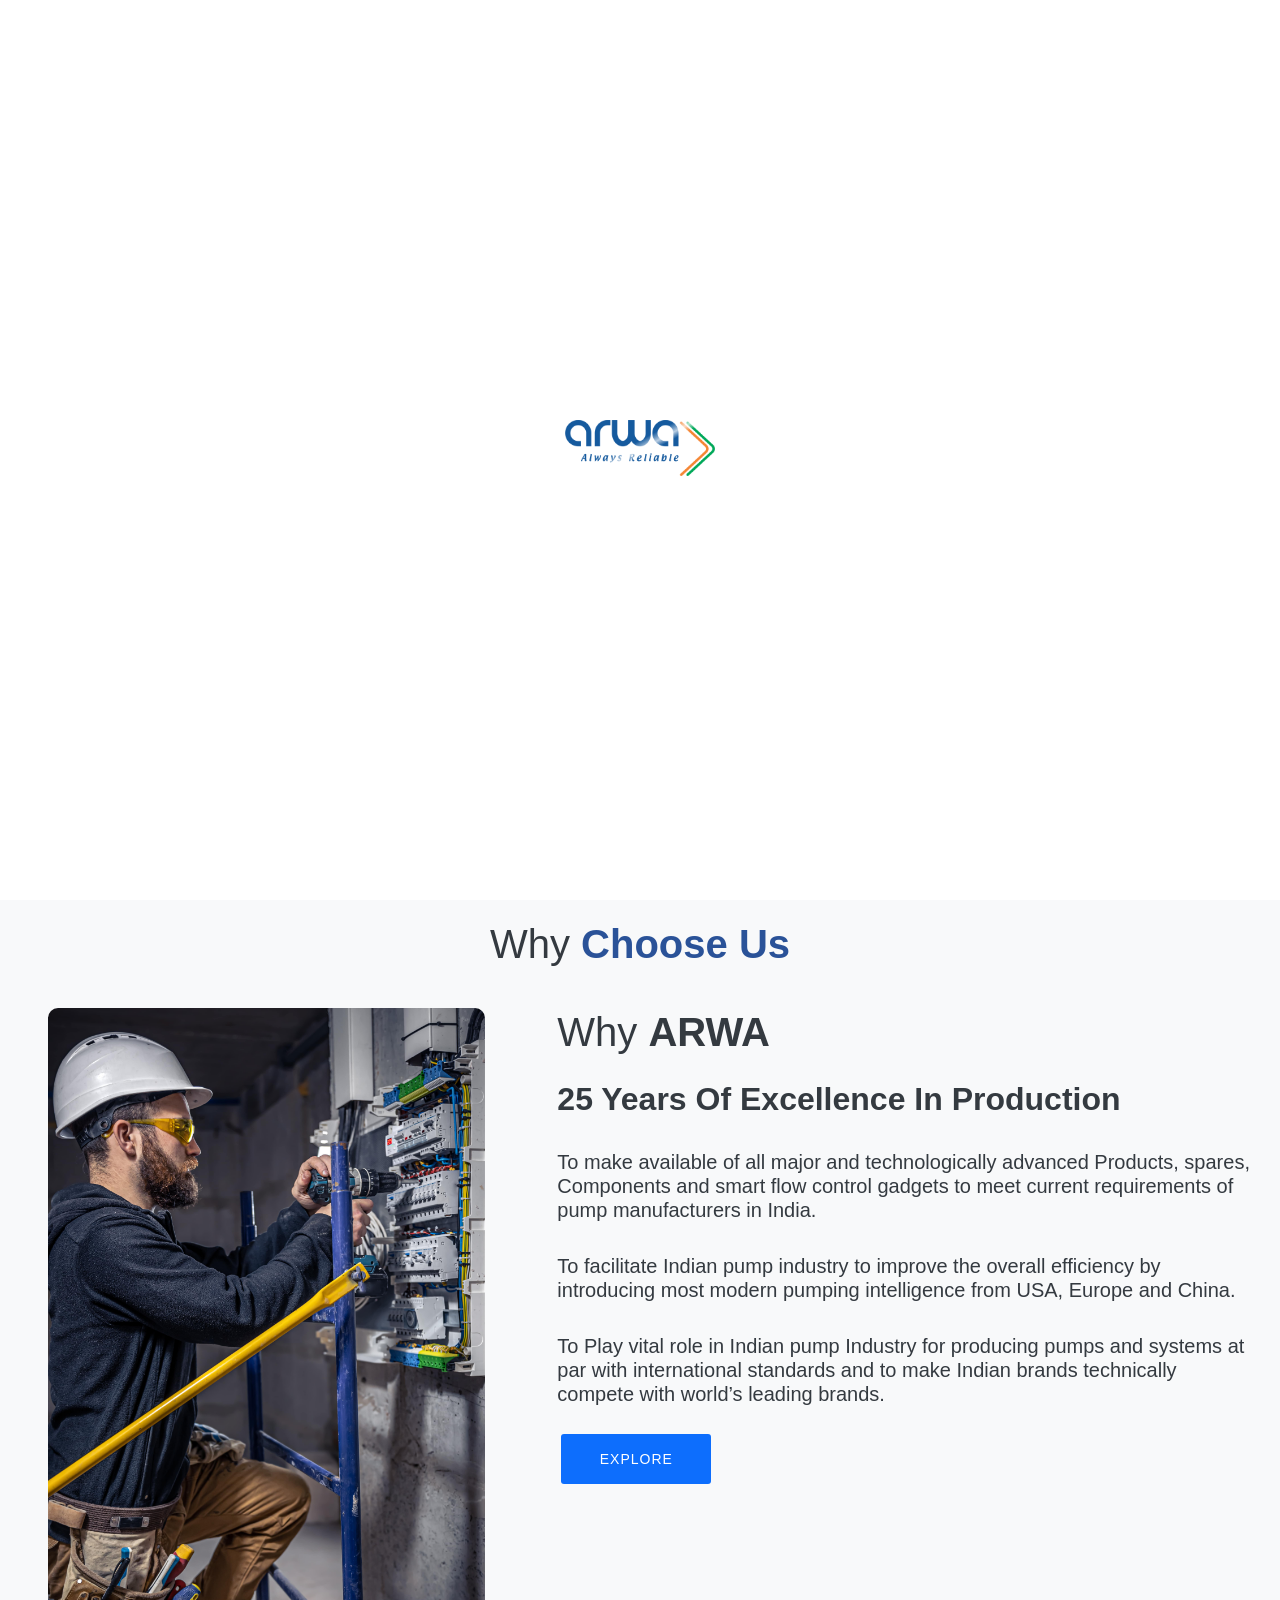
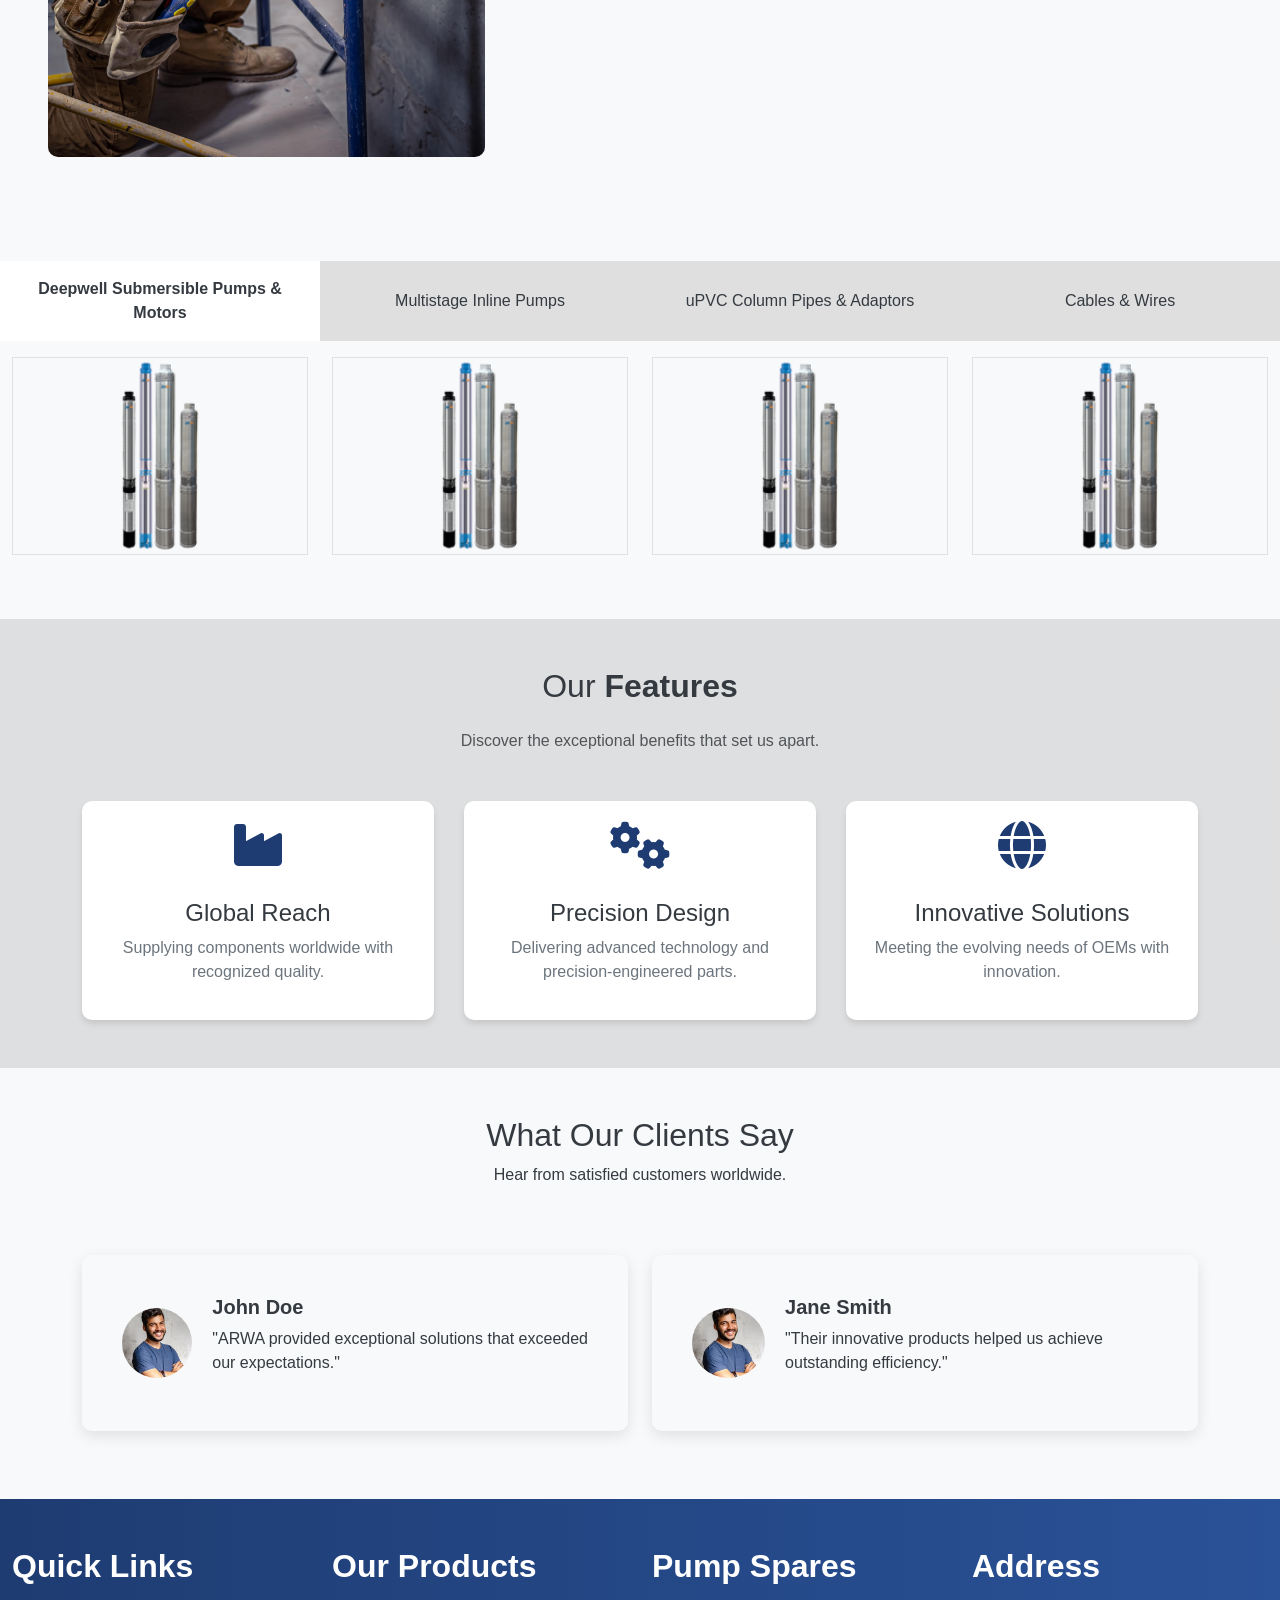
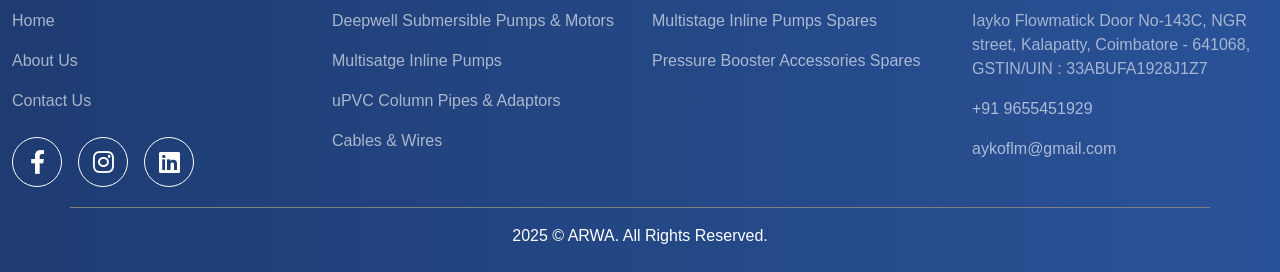
==== commit feecdf69: "Update index.html" ====
--- a/index.html
+++ b/index.html
@@ -20,11 +20,11 @@
 
 <body>
     <!-- Splash Screen -->
-    <!-- <div id="splash-screen">
+     <div id="splash-screen">
         <div class="sss">
             <img id="splash-logo" src="img/Arwa Logo 1 .png" alt="Logo">
         </div>
-    </div> -->
+    </div> 
 
     <!-- Navbar -->
     <nav class="navbar navbar-expand-lg py-0 flex-wrap">
@@ -524,4 +524,4 @@
 
 </body>
 
-</html>+</html>
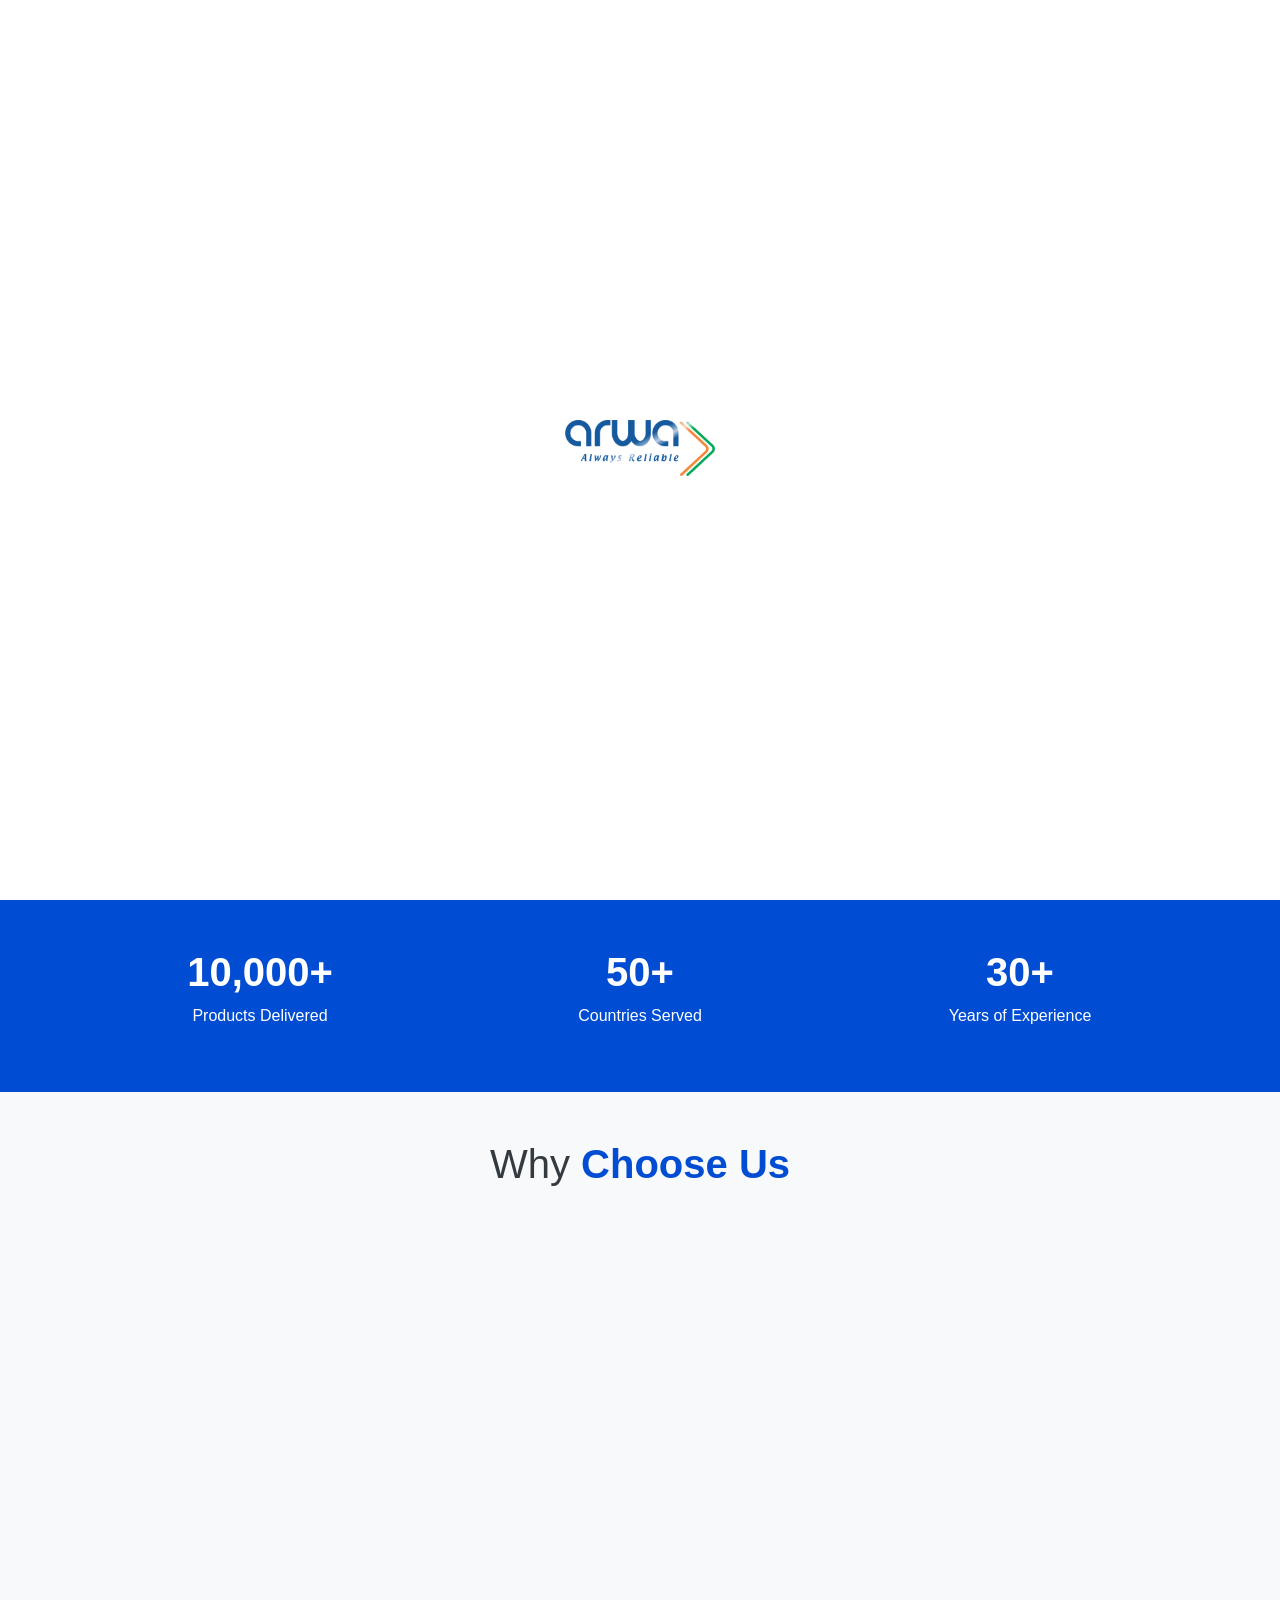
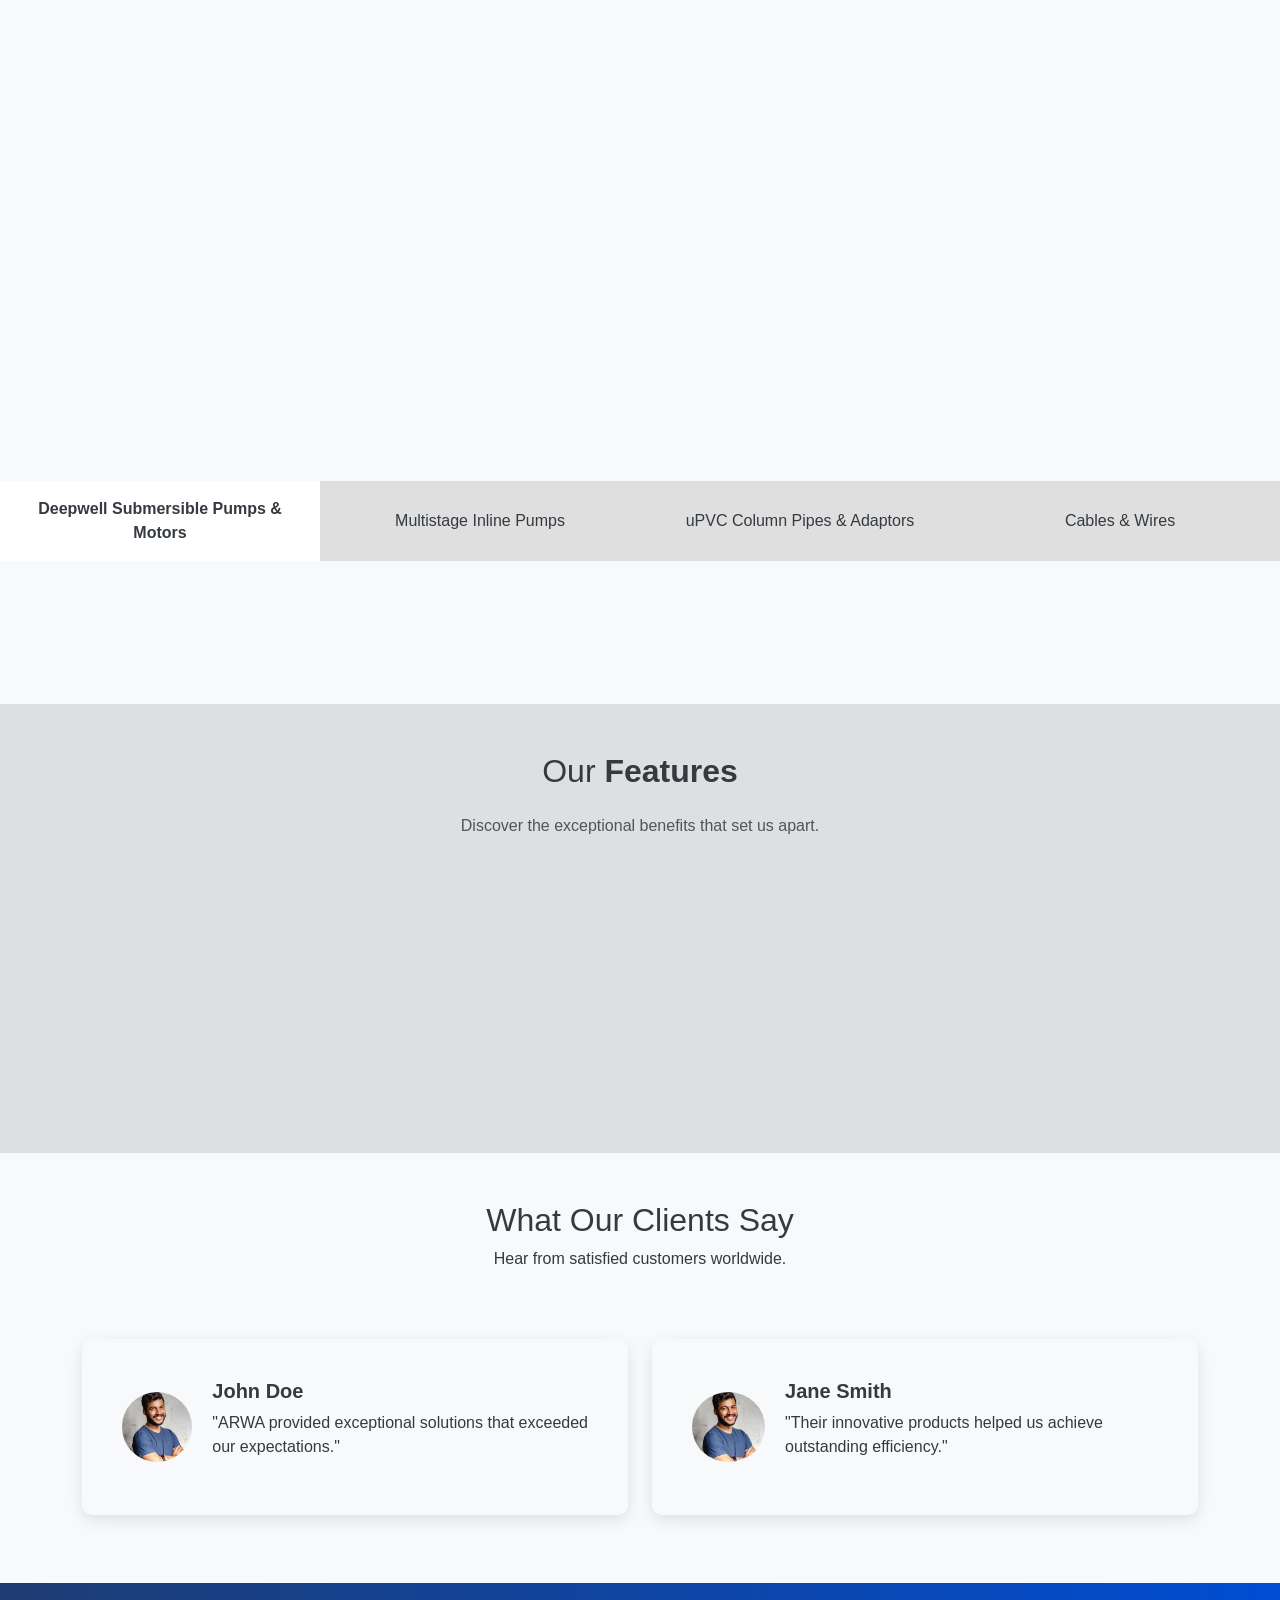
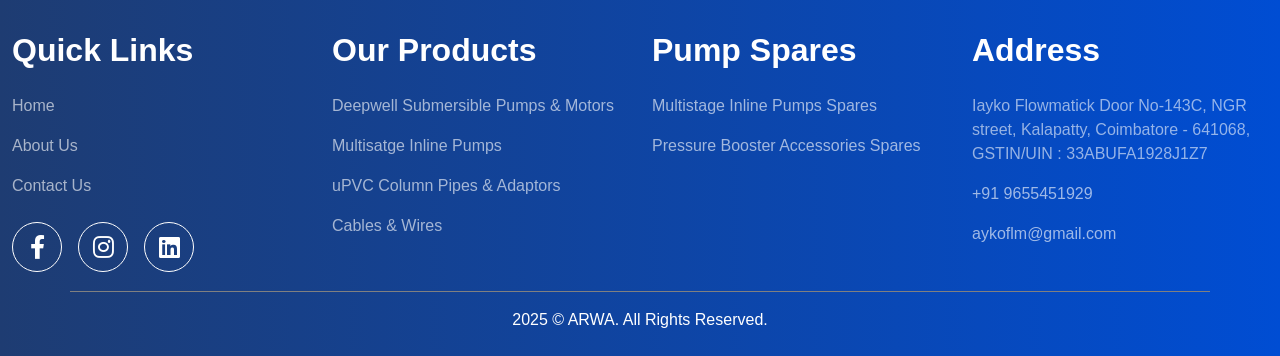
==== commit e2a98255: "Add files via upload" ====
--- a/index.html
+++ b/index.html
@@ -15,21 +15,28 @@
     <link rel="stylesheet" href="style.css">
     <!-- Favicon Icon -->
     <link rel="Icon" href="img/Arwa Logo.png">
+    <!-- Aos Animation -->
+    <link rel="stylesheet" href="https://unpkg.com/aos@next/dist/aos.css" />
+    <style>
+
+
+
+    </style>
     <!-- https://dashboard.emailjs.com/admin -->
 </head>
 
-<body>
+<body id="bd">
     <!-- Splash Screen -->
-     <div id="splash-screen">
+    <div id="splash-screen">
         <div class="sss">
             <img id="splash-logo" src="img/Arwa Logo 1 .png" alt="Logo">
         </div>
-    </div> 
+    </div>
 
     <!-- Navbar -->
     <nav class="navbar navbar-expand-lg py-0 flex-wrap">
-        <div class="contactNav  container-fluid p-0">
-            <div class="container p-0">
+        <div class="contactNav container-fluid p-md-0">
+            <div class="container p-md-0">
                 <div class="row pt-3">
 
                     <div
@@ -47,7 +54,7 @@
                         class="col-md-6 contactright gap-3 d-flex align-items-center py-1 justify-content-md-end justify-content-center mt-md-0 mt-2 pb-md-1 pb-3">
                         <div id="google_translate_element"></div>
                         <div class="lang-switcher">
-                            <button class="lang-btn">🌍 Select Language</button>
+                            <button style="z-index: 11111;" class="lang-btn">🌍 Language</button>
                             <ul class="lang-menu">
                                 <li data-lang="en"><img src="https://flagcdn.com/w40/gb.png"> English</li>
                                 <li data-lang="es"><img src="https://flagcdn.com/w40/es.png"> Spanish</li>
@@ -119,8 +126,7 @@
 
 
                 <div class="buttons contactBtn" onclick="contactOpen()">
-                    <button style="background: linear-gradient(90deg, #1e3c72, #2a5298);"
-                        class="btn text-light fw-bold px-2"><span></span>
+                    <button style="background-color: #004dd3;" class="btn text-light fw-bold px-2"><span></span>
                         <p data-text="Thanks!" data-title="Request Quote"></p>
                     </button>
                 </div>
@@ -182,346 +188,852 @@
     </div>
 
     <!-- Hero Section with Carousel -->
-   
-    <div class="hero-section">
-        <div id="heroCarousel" class="carousel slide" data-bs-ride="carousel" data-bs-touch="true">
-          <div class="carousel-inner">
-            <div class="carousel-item active">
-              <div class="row d-flex align-items-center justify-content-center">
-                <div class="carousel-main col-md-8">
-                  <h1><strong>ARWA Pumps: Providing Innovative Pumping Solutions Worldwide</strong></h1>
-                  <p class="fs-5 mt-4">ARWA Pumps delivers innovative and reliable pumping solutions worldwide. Our high-performance pumps ensure efficiency across industries. Experience durability, precision, and cutting-edge technology with ARWA.</p>
-                </div>
-              </div>
-            </div>
-            
-            <div class="carousel-item">
-              <div style="min-height: 100%;" class="row">
-                <div style="z-index: 1;height: 700px;" class="col-md-7 order-md-0 order-1 c-left d-flex align-items-center justify-content-center">
-                  <div class="text-box ps-sm-5 ps-3 mt-md-0 mt-4">
-                    <h1 class="text-white display-3"><strong>Stainless Steel Submersible Pumps</strong></h1>
-                    <h2 class="text-white mt-2">Fabricated & Casted SS</h2>
-                    <h2 class="text-white mt-3">SS304 / SS316 / SS904</h2>
-                    <div class="buttons align-items-start m-0 justify-content-md-start" onclick="contactOpen()">
-                        <button style="background: linear-gradient(90deg, #1e3c72, #2a5298);"
-                            class="btn text-light fw-bold px-2 m-0"><span></span>
-                            <p data-text="Thanks!" data-title="Request Quote"></p>
-                        </button>
-                    </div>
-                  </div>
-                </div>
-                <div style="z-index: 1;height: 700px;" class="col-md-5 col-sm-8 mx-md-0 mx-auto c-right d-flex align-items-center justify-content-center">
-                  <img style="width: 100%;" src="img/mainslider-2.png" alt="">
-                </div>
-              </div>
-            </div>
-            
-            <div class="carousel-item">
-                <div style="min-height: 100%;" class="row">
-                    <div style="z-index: 1;height: 700px;" class="col-md-5 col-sm-8 mx-md-0 mx-auto c-right2 d-flex align-items-center justify-content-center">
-                        <img style="width: 100% !important;" src="img/mainslider-2.png" alt="">
-                      </div>
-                    <div style="z-index: 1;height: 700px;" class="col-md-7 c-left2 d-flex align-items-center justify-content-center">
-                      <div class="text-box ps-sm-5 ps-3">
-                        <h1 class="text-white display-3"><strong>Deepwell Submersible Pumps & Motors </strong></h1>
-                        <h2 class="text-white mt-2">Waterfilled & Oil Filled </h2>
-                        <h2 class="text-white mt-3">50 & 60 Hz </h2>
-                        <div class="buttons align-items-start m-0 justify-content-md-start" onclick="contactOpen()">
+
+    <div class="hero-section container-fluid px-0 ">
+
+        <div class="row ">
+            <div class="home1 ">
+                <div class="carousel-main mx-auto col-lg-7 col-sm-10 pt-5" data-aos="fade-up" data-aos-duration="1400" >
+                    <h1 class="mt-5"><strong>ARWA Pumps: Providing Innovative Pumping Solutions Worldwide</strong></h1>
+                    <p class="fs-5 mt-4">ARWA Pumps delivers innovative and reliable pumping solutions worldwide. Our
+                        high-performance pumps ensure efficiency across industries. Experience durability, precision,
+                        and cutting-edge technology with ARWA.</p>
+                        <div class="buttons align-items-start m-0 justify-content-center" onclick="contactOpen()">
                             <button style="background: linear-gradient(90deg, #1e3c72, #2a5298);"
                                 class="btn text-light fw-bold px-2 m-0"><span></span>
                                 <p data-text="Thanks!" data-title="Request Quote"></p>
                             </button>
-                        </div>
-                      </div>
-                    </div>
-                  
-                  </div>
-            </div>
-          </div>
-          
-          <button class="carousel-control-prev" type="button" data-bs-target="#heroCarousel" data-bs-slide="prev">
-            <span class="carousel-control-prev-icon" aria-hidden="true"></span>
-            <span class="visually-hidden">Previous</span>
-          </button>
-          <button class="carousel-control-next" type="button" data-bs-target="#heroCarousel" data-bs-slide="next">
-            <span class="carousel-control-next-icon" aria-hidden="true"></span>
-            <span class="visually-hidden">Next</span>
-          </button>
-        </div>
-      </div>
-      
-        <!-- Counter Section -->
-        <div class="counter text-center py-5">
-            <div class="container">
+                        </div>  
+                        
+                </div>
+            </div>
+            <div class="home1 home2 pt-4">
+                <!-- <h1 class="text-light" style="z-index: 111;position: relative;">Home 2</h1> -->
+
+                <div style="width: 100%;" class="row d-flex px-0">
+                    <div style="z-index: 111;"
+                        class="col-sm-7 d-flex align-items-center justify-content-sm-end justify-content-center pt-md-0 pt-5" >
+                        <div class="text-box ps-3  mt-lg-5 mt-5">
+                            <h1 class="text-white text-md-start text-center display-2 mt-sm-0 mt-5 pt-sm-0 pt-5"><strong>uPVC Column Pipes
+                                </strong></h1>
+                            <h2 class="text-white text-md-start text-center mt-2">Fabricated & Casted SS</h2>
+                            <h2 class="text-white text-md-start text-center mt-3">SS304 / SS316 / SS904</h2>
+                            <div class="buttons align-items-start m-0 justify-content-md-start" onclick="contactOpen()">
+                                <button style="background: linear-gradient(90deg, #1e3c72, #2a5298);"
+                                    class="btn text-light fw-bold px-2 m-0"><span></span>
+                                    <p data-text="Thanks!" data-title="Request Quote"></p>
+                                </button>
+                            </div>
+                        </div>
+                    </div>
+                    <div style="z-index: 111;"
+                        class="col-sm-5 pe-0 d-flex align-item-end justify-content-end  mt-lg-5 mt-sm-0 mt-5 pt-lg-5 pt-sm-0 pt-5 maintwo">
+                        <img style="width: 90% !important;transform: scaleX(-1);object-fit: cover;" class="mt-5" src="img/1.png"
+                            alt="">
+                    </div>
+
+                </div>
+            </div>
+            <div class="home1 home3">
+                <!-- <h1 class="text-light" style="z-index: 111;position: relative;">Home 3</h1> -->
+                <div style="width: 100%;" class="row  ">
+                    <div style="z-index: 111;"
+                        class="col-sm-5 d-flex align-item-center justify-content-end  mt-lg-auto mt-sm-0 mt-auto pt-lg-5 pt-sm-0 pt-5 ">
+                        <img style="width: 80% ;" src="img/3.png" alt="">
+                    </div>
+                    <div style="z-index: 111;" class="col-sm-7 d-flex align-items-center justify-content-end">
+                        <div class="text-box ps-3 mt-md-0  mt-sm-4">
+                            <h1 class="text-white text-md-start text-center display-3"><strong>Stainless Steel
+                                    Submersible Pumps</strong></h1>
+                            <h2 class="text-white text-md-start text-center mt-2">Fabricated & Casted SS</h2>
+                            <h2 class="text-white text-md-start text-center mt-3">SS304 / SS316 / SS904</h2>
+                            <div class="buttons align-items-start m-0 justify-content-md-start" onclick="contactOpen()">
+                                <button style="background: linear-gradient(90deg, #1e3c72, #2a5298);"
+                                    class="btn text-light fw-bold px-2 m-0"><span></span>
+                                    <p data-text="Thanks!" data-title="Request Quote"></p>
+                                </button>
+                            </div>
+                        </div>
+                    </div>
+
+
+                </div>
+            </div>
+            <div class="home1 ">
+                <div class="carousel-main mx-auto col-lg-7 col-sm-10 pt-5">
+                    <h1 class="mt-5"><strong>ARWA Pumps: Providing Innovative Pumping Solutions Worldwide</strong></h1>
+                    <p class="fs-5 mt-4">ARWA Pumps delivers innovative and reliable pumping solutions worldwide. Our
+                        high-performance pumps ensure efficiency across industries. Experience durability, precision,
+                        and cutting-edge technology with ARWA.</p>
+                        <div class="buttons align-items-start m-0 justify-content-center" onclick="contactOpen()">
+                            <button style="background: linear-gradient(90deg, #1e3c72, #2a5298);"
+                                class="btn text-light fw-bold px-2 m-0"><span></span>
+                                <p data-text="Thanks!" data-title="Request Quote"></p>
+                            </button>
+                        </div>  
+                        
+                </div>
+
+            </div>
+
+        </div>
+    </div>
+
+    <!-- Counter Section -->
+    <div class="counter text-center py-5">
+        <div class="container">
+            <div class="row">
+                <div class="col-md-4">
+                    <h2 class="count">10,000+</h2>
+                    <p>Products Delivered</p>
+                </div>
+                <div class="col-md-4">
+                    <h2 class="count">50+</h2>
+                    <p>Countries Served</p>
+                </div>
+                <div class="col-md-4">
+                    <h2 class="count">30+</h2>
+                    <p>Years of Experience</p>
+                </div>
+            </div>
+        </div>
+    </div>
+
+    <!-- Why ARWA Section -->
+    <div class="container-fluid whyAlgo py-5 overflow-hidden">
+        <div class="row">
+            <h1 class="text-center">Why <strong style="color: #004dd3">Choose Us</strong></h1>
+            <div class="col-md-5 algoLeft py-2 px-3 px-md-5 mt-4" data-aos="fade-right" data-aos-duration="1400" >
+                <img style="width: 100%;height: 100%;object-fit:cover;object-position: top;border-radius: 10px;"
+                    src="img/male-electrician-works-switchboard-with-electrical-connecting-cable (1)-min.jpg" alt="">
+            </div>
+            <div class="col-md-7 algoRight px-4 pt-2 mt-4 d-flex align-items-start flex-column" data-aos="fade-left" data-aos-duration="1400" >
+                <h1>Why <span><strong>ARWA</strong></span></h1>
+                <h3 class="fw-bold h2 mt-3">25 Years Of Excellence In Production</h3>
+                <p class="mt-4 h5">To make available of all major and technologically advanced Products, spares,
+                    Components and smart flow control gadgets to meet current requirements of pump manufacturers in
+                    India.</p>
+                <p class="mt-4 h5">To facilitate Indian pump industry to improve the overall efficiency by
+                    introducing
+                    most modern pumping intelligence from USA, Europe and China.</p>
+                <p class="mt-4 h5">To Play vital role in Indian pump Industry for producing pumps and systems at par
+                    with international standards and to make Indian brands technically compete with world’s leading
+                    brands.</p>
+                <a style="margin-left: -16px;" href="#products">
+                    <div class="buttons ">
+                        <button style="background-color: #004dd3 ;" class="btn text-white"><span></span>
+                            <p data-start="good luck!" data-text="Products" data-title="Explore "></p>
+                        </button>
+                    </div>
+                </a>
+            </div>
+        </div>
+    </div>
+
+
+    <!-- Product Section -->
+
+    <div class="container-fluid py-5 position-relative" id="products">
+        <div class="row position-relative d-flex align-item-center justify-content-center ">
+            <div style="width: 100%;" class="productNavList">
                 <div class="row">
-                    <div class="col-md-4">
-                        <h2 class="count">10,000+</h2>
-                        <p>Products Delivered</p>
-                    </div>
-                    <div class="col-md-4">
-                        <h2 class="count">50+</h2>
-                        <p>Countries Served</p>
-                    </div>
-                    <div class="col-md-4">
-                        <h2 class="count">30+</h2>
-                        <p>Years of Experience</p>
-                    </div>
-                </div>
-            </div>
-        </div>
-
-        <!-- Why ARWA Section -->
-        <div class="container-fluid whyAlgo py-5">
-            <div class="row">
-                <h1 class="text-center">Why <strong style="color: #2a5298">Choose Us</strong></h1>
-                <div class="col-md-5 algoLeft py-2 px-3 px-md-5 mt-4">
-                    <img style="width: 100%;height: 100%;object-fit:cover;object-position: top;border-radius: 10px;"
-                        src="img/male-electrician-works-switchboard-with-electrical-connecting-cable (1)-min.jpg"
-                        alt="">
-                </div>
-                <div class="col-md-7 algoRight px-4 pt-2 mt-4 d-flex align-items-start flex-column">
-                    <h1>Why <span><strong>ARWA</strong></span></h1>
-                    <h3 class="fw-bold h2 mt-3">25 Years Of Excellence In Production</h3>
-                    <p class="mt-4 h5">To make available of all major and technologically advanced Products, spares,
-                        Components and smart flow control gadgets to meet current requirements of pump manufacturers in
-                        India.</p>
-                    <p class="mt-4 h5">To facilitate Indian pump industry to improve the overall efficiency by
-                        introducing
-                        most modern pumping intelligence from USA, Europe and China.</p>
-                    <p class="mt-4 h5">To Play vital role in Indian pump Industry for producing pumps and systems at par
-                        with international standards and to make Indian brands technically compete with world’s leading
-                        brands.</p>
-                    <a style="margin-left: -16px;" href="">
-                        <div class="buttons ">
-                            <button class="btn bg-primary text-white"><span></span>
-                                <p data-start="good luck!" data-text="Service" data-title="Explore "></p>
-                            </button>
-                        </div>
-                    </a>
-                </div>
-            </div>
-        </div>
-
-
-        <!-- Product Section -->
-
-        <div class="container-fluid py-5 position-relative">
-            <div class="row position-relative d-flex align-item-center justify-content-center">
-                <div style="width: 100%;" class="productNavList">
-                    <div class="row">
-                        <div class="col-6 col-md-3 py-3 pNav active d-flex align-items-center justify-content-center">
-                            Deepwell Submersible Pumps & Motors</div>
-                        <div class="col-6 col-md-3 py-3 pNav d-flex align-items-center justify-content-center">
-                            Multistage
-                            Inline Pumps</div>
-                        <div class="col-6 col-md-3 py-3 pNav d-flex align-items-center justify-content-center">uPVC
-                            Column
-                            Pipes & Adaptors</div>
-                        <div class="col-6 col-md-3 py-3 pNav d-flex align-items-center justify-content-center">Cables &
-                            Wires</div>
-                    </div>
-                </div>
-
-
-                <div style="width: 100%;" class="product-one row px-0 m-0 position-relative d-flex align-item-center justify-content-center">
-
-                    
+                    <div onclick="showProduct(0)"
+                        class="col-6 col-md-3 py-3 pNav active d-flex align-items-center justify-content-center">
+                        Deepwell Submersible Pumps & Motors</div>
+                    <div onclick="showProduct(1)"
+                        class="col-6 col-md-3 py-3 pNav d-flex align-items-center justify-content-center">
+                        Multistage
+                        Inline Pumps</div>
+                    <div onclick="showProduct(2)"
+                        class="col-6 col-md-3 py-3 pNav d-flex align-items-center justify-content-center">uPVC
+                        Column
+                        Pipes & Adaptors</div>
+                    <div onclick="showProduct(3)"
+                        class="col-6 col-md-3 py-3 pNav d-flex align-items-center justify-content-center">Cables &
+                        Wires</div>
+                </div>
+            </div>
+
+
+            <div class="row flex-nowrap">
+                <div style="width: 100%;"
+                    class="product-one active row px-0 m-0 position-relative d-flex align-item-center justify-content-center">
+
+
 
                     <div style="cursor: pointer;"
-                        class="col-6 col-md-4 col-lg-3 py-3 d-flex align-items-center justify-content-center " onclick="pcard()">
-                        <div  class="pCard border d-flex align-items-center justify-content-center flex-column">
-                            <img src="img/submersible-pumpsets-1.png" alt="Product Image 1">
-                            <img src="img/p-c-1.jpg" alt="Product Image 2">
-                        </div>
-                    </div>
-                    <div class="col-6 col-md-4 col-lg-3 py-3 d-flex align-items-center justify-content-center ">
-                        <div class="pCard border d-flex align-items-center justify-content-center flex-column">
-                            <img src="img/submersible-pumpsets-1.png" alt="Product Image 1">
-                            <img src="img/p-c-1.jpg" alt="Product Image 2">
-                        </div>
-                    </div>
-                    <div class="col-6 col-md-4 col-lg-3 py-3 d-flex align-items-center justify-content-center ">
-                        <div class="pCard border d-flex align-items-center justify-content-center flex-column">
-                            <img src="img/submersible-pumpsets-1.png" alt="Product Image 1">
-                            <img src="img/p-c-1.jpg" alt="Product Image 2">
-                        </div>
-                    </div>
-                    <div class="col-6 col-md-4 col-lg-3 py-3 d-flex align-items-center justify-content-center ">
-                        <div class="pCard border d-flex align-items-center justify-content-center flex-column">
-                            <img src="img/submersible-pumpsets-1.png" alt="Product Image 1">
-                            <img src="img/p-c-1.jpg" alt="Product Image 2">
-                        </div>
-                    </div>
-                </div>
-            <div class="submersible-pumpsets-1 position-absolute  align-items-center justify-content-center ">
-                <i class="fa-solid fa-xmark h1 faX2 " onclick="closedClick()"></i>
-
-                here we Will Give Your Product Details
+                        class="col-6 col-md-4 col-lg-3 py-3 d-flex align-items-center justify-content-center ">
+                        <div class="pCard border d-flex align-items-center justify-content-center flex-column"
+                            onclick="pCardFun(0)" data-aos="fade-up" data-aos-duration="1400" >
+                            <img src="img/1.png" alt="Product Image 1">
+                            <h2 class="h4 text-center">uPVC Column Pipes</h2>
+                            <!-- <img src="img/p-c-1.jpg" alt="Product Image 2"> -->
+                        </div>
+                    </div>
+                    <div class="col-6 col-md-4 col-lg-3 py-3 d-flex align-items-center justify-content-center ">
+                        <div class="pCard border d-flex align-items-center justify-content-center flex-column"
+                            onclick="pCardFun(1)" data-aos="fade-up" data-aos-duration="1400" data-aos-delay="150">
+                            <img src="img/2.png" alt="Product Image 1">
+                            <h2 class="h4 text-center">Submersible Flat Cable</h2>
+                            <!-- <img src="img/p-c-1.jpg" alt="Product Image 2"> -->
+                        </div>
+                    </div>
+                    <div class="col-6 col-md-4 col-lg-3 py-3 d-flex align-items-center justify-content-center ">
+                        <div class="pCard border d-flex align-items-center justify-content-center flex-column"
+                            onclick="pCardFun(2)" data-aos="fade-up" data-aos-duration="1400" data-aos-delay="300">
+                            <img src="img/3.png" alt="Product Image 1">
+                            <h4>SS Submersible Pumps</h4>
+                            <!-- <img src="img/p-c-1.jpg" alt="Product Image 2"> -->
+                        </div>
+                    </div>
+                    <div class="col-6 col-md-4 col-lg-3 py-3 d-flex align-items-center justify-content-center ">
+                        <div class="pCard border d-flex align-items-center justify-content-center flex-column"
+                            onclick="pCardFun(3)" data-aos="fade-up" data-aos-duration="1400" data-aos-delay="450">
+                            <img src="img/4.png" alt="Product Image 1">
+                            <h4 class="text-center">Submersible Motors</h4>
+                            <!-- <img src="img/p-c-1.jpg" alt="Product Image 2"> -->
+                        </div>
+                    </div>
+                </div>
+                <div style="width: 100%;"
+                    class="product-one row px-0 m-0 position-relative d-flex align-item-center justify-content-center">
+
+
+
+                    <div style="cursor: pointer;"
+                        class="col-6 col-md-4 col-lg-3 py-3 d-flex align-items-center justify-content-center ">
+                        <div class="pCard border d-flex align-items-center justify-content-center flex-column">
+                            <img src="img/5.png" alt="Product Image 1">
+                            <h4 class="text-center ">Vertical & Horizontal Multistage Pumps</h4>
+
+                            <!-- <img src="img/p-c-1.jpg" alt="Product Image 2"> -->
+                        </div>
+                    </div>
+                    <div class="col-6 col-md-4 col-lg-3 py-3 d-flex align-items-center justify-content-center ">
+                        <div class="pCard border d-flex align-items-center justify-content-center flex-column">
+                            <img src="img/3.png" alt="Product Image 1">
+                            <h4 class="text-center">Submersible Motors</h4>
+                            <!-- <img src="img/p-c-1.jpg" alt="Product Image 2"> -->
+                        </div>
+                    </div>
+                    <div class="col-6 col-md-4 col-lg-3 py-3 d-flex align-items-center justify-content-center ">
+                        <div class="pCard border d-flex align-items-center justify-content-center flex-column">
+                            <img src="img/4.png" alt="Product Image 1">
+                            <!-- <img src="img/p-c-1.jpg" alt="Product Image 2"> -->
+                        </div>
+                    </div>
+                    <div class="col-6 col-md-4 col-lg-3 py-3 d-flex align-items-center justify-content-center ">
+                        <div class="pCard border d-flex align-items-center justify-content-center flex-column">
+                            <img src="img/1.png" alt="Product Image 1">
+                            <h4 class="text-center">Submersible Motors</h4>
+                            <!-- <img src="img/p-c-1.jpg" alt="Product Image 2"> -->
+                        </div>
+                    </div>
+                </div>
+                <div style="width: 100%;"
+                    class="product-one row px-0 m-0 position-relative d-flex align-item-center justify-content-center">
+
+
+
+                    <div style="cursor: pointer;"
+                        class="col-6 col-md-4 col-lg-3 py-3 d-flex align-items-center justify-content-center ">
+                        <div class="pCard border d-flex align-items-center justify-content-center flex-column">
+                            <img src="img/1.png" alt="Product Image 1">
+                            <h4 class="text-center">Submersible Motors</h4>
+                            <!-- <img src="img/p-c-1.jpg" alt="Product Image 2"> -->
+                        </div>
+                    </div>
+                    <div class="col-6 col-md-4 col-lg-3 py-3 d-flex align-items-center justify-content-center ">
+                        <div class="pCard border d-flex align-items-center justify-content-center flex-column">
+                            <img src="img/2.png" alt="Product Image 1">
+                            <!-- <img src="img/p-c-1.jpg" alt="Product Image 2"> -->
+                            <h4 class="text-center">Submersible Motors</h4>
+                        </div>
+                    </div>
+                    <div class="col-6 col-md-4 col-lg-3 py-3 d-flex align-items-center justify-content-center ">
+                        <div class="pCard border d-flex align-items-center justify-content-center flex-column">
+                            <img src="img/3.png" alt="Product Image 1">
+                            <h4 class="text-center">Submersible Motors</h4>
+                            <!-- <img src="img/p-c-1.jpg" alt="Product Image 2"> -->
+                        </div>
+                    </div>
+                    <div class="col-6 col-md-4 col-lg-3 py-3 d-flex align-items-center justify-content-center ">
+                        <div class="pCard border d-flex align-items-center justify-content-center flex-column">
+                            <img src="img/4.png" alt="Product Image 1">
+                            <h4 class="text-center">Submersible Motors</h4>
+                            <!-- <img src="img/p-c-1.jpg" alt="Product Image 2"> -->
+                        </div>
+                    </div>
+                </div>
+                <div style="width: 100%;"
+                    class="product-one row px-0 m-0 position-relative d-flex align-item-center justify-content-center">
+
+
+
+                    <div style="cursor: pointer;"
+                        class="col-6 col-md-4 col-lg-3 py-3 d-flex align-items-center justify-content-center ">
+                        <div class="pCard border d-flex align-items-center justify-content-center flex-column">
+                            <img src="img/4.png" alt="Product Image 1">
+                            <h4 class="text-center">Submersible Motors</h4>
+                            <!-- <img src="img/p-c-1.jpg" alt="Product Image 2"> -->
+                        </div>
+                    </div>
+                    <div class="col-6 col-md-4 col-lg-3 py-3 d-flex align-items-center justify-content-center ">
+                        <div class="pCard border d-flex align-items-center justify-content-center flex-column">
+                            <img src="img/3.png" alt="Product Image 1">
+                            <h4 class="text-center">Submersible Motors</h4>
+                            <!-- <img src="img/p-c-1.jpg" alt="Product Image 2"> -->
+                        </div>
+                    </div>
+                    <div class="col-6 col-md-4 col-lg-3 py-3 d-flex align-items-center justify-content-center ">
+                        <div class="pCard border d-flex align-items-center justify-content-center flex-column">
+                            <img src="img/2.png" alt="Product Image 1">
+                            <h4 class="text-center">Submersible Motors</h4>
+                            <!-- <img src="img/p-c-1.jpg" alt="Product Image 2"> -->
+                        </div>
+                    </div>
+                    <div class="col-6 col-md-4 col-lg-3 py-3 d-flex align-items-center justify-content-center ">
+                        <div class="pCard border d-flex align-items-center justify-content-center flex-column">
+                            <img src="img/1.png" alt="Product Image 1">
+                            <h4 class="text-center">Submersible Motors</h4>
+                            <!-- <img src="img/p-c-1.jpg" alt="Product Image 2"> -->
+                        </div>
+                    </div>
+                </div>
+
+            </div>
+            <div class="submersible-pumpsets-1 position-fixed  align-items-center justify-content-center px-0 ">
+                <i class="fa-solid fa-xmark h1 faX2 " onclick="closedClick(0)"></i>
+
+
+                <div style="height: 100%;background-color: white;" class="container-fluid px-0">
+                    <div style="height: 100%;" class="row overflow-auto">
+
+                        <div class="col-md-4">
+                            <img style="width: 100%;" src="img/1.png" alt="">
+                            <!-- <div class="row ps-3">
+
+                                <div style="height: 100px;" class="col-4">
+                                    <img style="width: 100%;height: 100%;" src="img/1.png" alt="">
+                                </div>
+                                <div style="height: 100px;" class="col-4">
+                                    <img style="width: 100%;height: 100%;" src="img/1.png" alt="">
+                                </div>
+
+                            </div> -->
+                        </div>
+
+                        <div class="col-md-8 py-4 px-2">
+                            <h2 style="color: #004dd3;"> uPVC Column Pipes</h2>
+                            <p>Our uPVC Column Pipes offer superior strength, corrosion resistance, and durability for
+                                borewell and submersible pump applications. Designed for smooth water flow and easy
+                                installation, they ensure reliable performance with minimal maintenance. Ideal for
+                                agricultural, industrial, and domestic use, these pipes provide a cost-effective and
+                                efficient deep well solution.</p>
+                            <div class="table-responsive">
+                                <table class="table table-bordered table-striped text-center">
+                                    <thead class="table-dark">
+                                        <tr>
+                                            <th>Types</th>
+                                            <th>Sizes</th>
+                                            <th>Max Installation Depth</th>
+                                            <th>Max Pressure Rating</th>
+                                            <th>Max Ambient Temp</th>
+                                        </tr>
+                                    </thead>
+                                    <tbody>
+                                        <tr>
+                                            <td>Primo ++</td>
+                                            <td>1", 1.25"</td>
+                                            <td>125m/400ft</td>
+                                            <td>12.5kg/cm²</td>
+                                            <td>70°C</td>
+                                        </tr>
+                                        <tr>
+                                            <td>Nano</td>
+                                            <td>1" to 2.5"</td>
+                                            <td>150m/500ft</td>
+                                            <td>15kg/cm²</td>
+                                            <td>70°C</td>
+                                        </tr>
+                                        <tr>
+                                            <td>Medium</td>
+                                            <td>1" to 5"</td>
+                                            <td>210m/700ft</td>
+                                            <td>21kg/cm²</td>
+                                            <td>70°C</td>
+                                        </tr>
+                                        <tr>
+                                            <td>Standard</td>
+                                            <td>1" to 6"</td>
+                                            <td>260m/850ft</td>
+                                            <td>27kg/cm²</td>
+                                            <td>70°C</td>
+                                        </tr>
+                                        <tr>
+                                            <td>Heavy</td>
+                                            <td>1.25" to 6"</td>
+                                            <td>350m/1150ft</td>
+                                            <td>35kg/cm²</td>
+                                            <td>70°C</td>
+                                        </tr>
+                                        <tr>
+                                            <td>Super Heavy</td>
+                                            <td>1.5" to 5"</td>
+                                            <td>350m/1150ft</td>
+                                            <td>35kg/cm²</td>
+                                            <td>70°C</td>
+                                        </tr>
+                                    </tbody>
+                                </table>
+                            </div>
+                        </div>
+                    </div>
+                </div>
+            </div>
+            <!-- 2 -->
+            <div class="submersible-pumpsets-1  align-items-center justify-content-center px-0">
+                <i class="fa-solid fa-xmark h1 faX2 " onclick="closedClick(1)"></i>
+
+
+                <div style="height: 100%;background-color: white;" class="container-fluid px-0">
+                    <div style="height: 100%;" class="row overflow-auto">
+
+                        <div class="col-md-4">
+                            <img style="width: 100%;" src="img/2.png" alt="">
+                            <!-- <div class="row ps-3">
+
+                                <div style="height: 100px;" class="col-4">
+                                    <img style="width: 100%;height: 100%;" src="img/2.png" alt="">
+                                </div>
+                                <div style="height: 100px;" class="col-4">
+                                    <img style="width: 100%;height: 100%;" src="img/2.png" alt="">
+                                </div>
+
+                            </div> -->
+                        </div>
+
+                        <div class="col-md-8 py-4 px-2">
+                            <h2 style="color: #004dd3;">Submersible Flat Cable</h2>
+                            <p>Durable and flexible, our Submersible Flat Cables ensure reliable power transmission for
+                                underwater and deep-well applications. Designed for moisture resistance and longevity,
+                                they are ideal for borewell pumps and industrial water systems.</p>
+                            <div class="table-responsive">
+                                <table class="table table-bordered table-striped text-center">
+                                    <thead class="table-dark">
+                                        <tr>
+                                            <th>Types</th>
+                                            <th>Sizes</th>
+                                            <th>Type</th>
+                                            <th>Insulation</th>
+                                            <th>Sheath</th>
+                                            <th>Voltage</th>
+                                            <th>Temperature Range</th>
+                                        </tr>
+                                    </thead>
+                                    <tbody>
+                                        <tr>
+                                            <td>Submersible Cables</td>
+                                            <td>1.5 to 150 Sq.mm</td>
+                                            <td>3 Core / 4 Core, Flat / Round Cables</td>
+                                            <td>PVC / EPDM / NBR / H07RNF</td>
+                                            <td>PVC / EPDM / Rubber</td>
+                                            <td>1100 V</td>
+                                            <td>
+                                                -15°C to 70°C (PVC Cables) <br>
+                                                -40°C to 90°C (EPDM & Rubber Cables)
+                                            </td>
+                                        </tr>
+                                        <tr>
+                                            <td>Winding Wires</td>
+                                            <td>0.4 to 3mm</td>
+                                            <td>Polywrap (BOPP) / PVC Winding Wires</td>
+                                            <td colspan="4">-</td>
+                                        </tr>
+                                        <tr>
+                                            <td>PV Solar Cables</td>
+                                            <td>1.5 Sq.mm to 240 Sq.mm</td>
+                                            <td>XLPO Insulation</td>
+                                            <td colspan="2">Withstands max. temp. of 120°C</td>
+                                            <td colspan="2">-</td>
+                                        </tr>
+                                    </tbody>
+                                </table>
+                            </div>
+
+                        </div>
+                    </div>
+                </div>
+            </div>
+            <div class="submersible-pumpsets-1  align-items-center justify-content-center px-0">
+                <i class="fa-solid fa-xmark h1 faX2 " onclick="closedClick(2)"></i>
+                <div style="height: 100%;background-color: white;" class="container-fluid px-0">
+                    <div style="height: 100%;" class="row overflow-auto">
+
+                        <div class="col-md-4">
+                            <img style="width: 100%;" src="img/3.png" alt="">
+                            <!-- <div class="row ps-3">
+
+                                <div style="height: 100px;" class="col-4">
+                                    <img style="width: 100%;height: 100%;" src="img/3.png" alt="">
+                                </div>
+                                <div style="height: 100px;" class="col-4">
+                                    <img style="width: 100%;height: 100%;" src="img/3.png" alt="">
+                                </div>
+
+                            </div> -->
+                        </div>
+
+                        <div class="col-md-8 py-4 px-2">
+                            <h2 style="color: #004dd3;">SS Submersible Pumps</h2>
+                            <p>Durable and corrosion-resistant, our SS Submersible Pumps ensure efficient water flow for
+                                borewells, industries, and agriculture, delivering reliable performance in tough
+                                conditions.</p>
+                            <div class="table-responsive">
+                                <table  class="table table-bordered table-striped text-center">
+                                    <thead class="table-dark">
+                                        <tr>
+                                            <th>Frequency</th>
+                                            <th>Nominal Dia</th>
+                                            <th>Power Range</th>
+                                            <th>Version</th>
+                                            <th>Speed</th>
+                                            <th>Head Max</th>
+                                            <th>Flow Max</th>
+                                            <th>Outlet Size</th>
+                                        </tr>
+                                    </thead>
+                                    <tbody>
+                                        <tr>
+                                            <td rowspan="5">50Hz & 60Hz <br> 0.5HP to 300HP</td>
+                                            <td>3"</td>
+                                            <td>0.37-1.1kW / 0.5-1.5HP</td>
+                                            <td rowspan="5">
+                                                1Ph - 230V up to 3HP <br>
+                                                3Ph - 380-415V
+                                            </td>
+                                            <td rowspan="5">2900 rpm / 3450 rpm</td>
+                                            <td>144m / 472ft</td>
+                                            <td>3 ㎥/h</td>
+                                            <td>1"</td>
+                                        </tr>
+                                        <tr>
+                                            <td>4"</td>
+                                            <td>0.37-7.5kW / 0.5-10HP</td>
+                                            <td>480m / 1575ft</td>
+                                            <td>20 ㎥/h</td>
+                                            <td>1¼", 1½", 2"</td>
+                                        </tr>
+                                        <tr>
+                                            <td>6"</td>
+                                            <td>0.55-63kW / 0.75-85HP</td>
+                                            <td>645m / 2115ft</td>
+                                            <td>76 ㎥/h</td>
+                                            <td>2¼", 2½", 3", 4"</td>
+                                        </tr>
+                                        <tr>
+                                            <td>8"</td>
+                                            <td>5.5-110kW / 7.5-150HP</td>
+                                            <td>475m / 1558ft</td>
+                                            <td>126 ㎥/h</td>
+                                            <td>4", 5"</td>
+                                        </tr>
+                                        <tr>
+                                            <td>10"</td>
+                                            <td>9.3-220kW / 12.5-300HP</td>
+                                            <td>488m / 1600ft</td>
+                                            <td>280 ㎥/h</td>
+                                            <td>6"</td>
+                                        </tr>
+                                    </tbody>
+                                </table>
+                            </div>
+
+
+                        </div>
+                    </div>
+                </div>
+            </div>
+            <div class="submersible-pumpsets-1  align-items-center justify-content-center ">
+                <i class="fa-solid fa-xmark h1 faX2 me-3" onclick="closedClick(3)"></i>
+                <div style="height: 100%;background-color: white;" class="container-fluid px-0">
+                    <div style="height: 100%;" class="row overflow-auto">
+
+                        <div class="col-md-4">
+                            <img style="width: 100%;" src="img/3.png" alt="">
+                            <!-- <div class="row ps-3">
+
+                                <div style="height: 100px;" class="col-4">
+                                    <img style="width: 100%;height: 100%;" src="img/3.png" alt="">
+                                </div>
+                                <div style="height: 100px;" class="col-4">
+                                    <img style="width: 100%;height: 100%;" src="img/3.png" alt="">
+                                </div>
+
+                            </div> -->
+                        </div>
+
+                        <div class="col-md-8 py-4 px-2">
+                            <h2 style="color: #004dd3;">Submersible Motors </h2>
+                            <p>Reliable and efficient, our Submersible Motors deliver high performance for borewells,
+                                industrial, and agricultural applications, ensuring durability and long-lasting
+                                operation.</p>
+                                <div class="table-responsive">
+                                    <table style="width: 250% ;" class="table td4 table-bordered table-striped text-center">
+                                        <thead class="table-dark">
+                                            <tr>
+                                                <th>Nominal Dia</th>
+                                                <th>Frequency</th>
+                                                <th>Speed</th>
+                                                <th>Power Range</th>
+                                                <th>Version</th>
+                                                <th>Max. Thrust Load</th>
+                                                <th>Insulation Class</th>
+                                                <th>Protection</th>
+                                                <th>Max. Liquid Temp</th>
+                                                <th>Optional</th>
+                                            </tr>
+                                        </thead>
+                                        <tbody>
+                                            <tr>
+                                                <td rowspan="5">4"</td>
+                                                <td>50Hz</td>
+                                                <td>2900 rpm</td>
+                                                <td rowspan="5">0.37-7.5kW / 0.5-10HP</td>
+                                                <td rowspan="5">
+                                                    1Ph - 230V - 50Hz / 1Ph - 110 / 220 / 230V - 60Hz <br>
+                                                    3Ph - 380V - 50Hz / 3Ph - 220 / 230 / 380 / 460V - 60Hz
+                                                </td>
+                                                <td rowspan="5">3000 - 6500 N</td>
+                                                <td rowspan="5">Class Y</td>
+                                                <td rowspan="5">IP 58 / IP 68</td>
+                                                <td rowspan="5">33°C / 70°C (For PE2+PA Winding)</td>
+                                                <td rowspan="5">High Temperature Motor and PT Sensor on request</td>
+                                            </tr>
+                                            <tr>
+                                                <td>60Hz</td>
+                                                <td>3450 rpm</td>
+                                            </tr>
+                                            <tr>
+                                                <td>50Hz</td>
+                                                <td>2900 rpm</td>
+                                            </tr>
+                                            <tr>
+                                                <td>60Hz</td>
+                                                <td>3450 rpm</td>
+                                            </tr>
+                                            <tr>
+                                                <td>50Hz</td>
+                                                <td>2900 rpm</td>
+                                            </tr>
+                                            <tr>
+                                                <td>6"</td>
+                                                <td>60Hz</td>
+                                                <td>3450 rpm</td>
+                                                <td>4-45kW / 5.5-60HP</td>
+                                                <td>11550 - 27500 N</td>
+                                            </tr>
+                                            <tr>
+                                                <td>7"</td>
+                                                <td>50Hz</td>
+                                                <td>2900 rpm</td>
+                                                <td>7.5-63kW / 10-85HP</td>
+                                                <td>45000 - 55000 N</td>
+                                            </tr>
+                                            <tr>
+                                                <td>8"</td>
+                                                <td>60Hz</td>
+                                                <td>3450 rpm</td>
+                                                <td>37-93kW / 50-125HP</td>
+                                                <td>45000 - 55000 N</td>
+                                            </tr>
+                                            <tr>
+                                                <td>10"</td>
+                                                <td>50Hz</td>
+                                                <td>2900 rpm</td>
+                                                <td>81-185kW / 110-250HP</td>
+                                                <td>75000 N</td>
+                                            </tr>
+                                        </tbody>
+                                    </table>
+                                </div>
+                                
+
+
+                        </div>
+                    </div>
+                </div>
             </div>
             <script>
-                let pCardOpen = document.querySelector('.submersible-pumpsets-1');
-                let pcard = document.querySelector('.pCard')
-                // function pCard(){
-                //     pCardOpen.style.display = "flex"
-                // }
-                pcard.addEventListener('click',function(){
-                    pCardOpen.style.display = "flex"
-                })
-
-                function closedClick(){
-                    pCardOpen.style.display = "none"
+                let pCardOpen = document.getElementsByClassName('submersible-pumpsets-1');
+                // let pcard = document.getElementsByClassName('.pCard');
+
+                function pCardFun(index) {
+                    pCardOpen[index].style.display = "block"
+                    document.body.style.overflow = "hidden"
+                }
+
+
+                function closedClick(index) {
+                    document.body.style.overflow = "auto"
+                    pCardOpen[index].style.display = "none";
                 }
             </script>
 
-            </div>
-
-        </div>
-
-        <script>
-            document.querySelectorAll('.pNav').forEach(item => {
-                item.addEventListener('click', function () {
-                    document.querySelectorAll('.pNav').forEach(nav => {
-                        nav.classList.remove('active');
-                    });
-
-                    this.classList.add('active');
+        </div>
+
+    </div>
+
+    <script>
+        document.querySelectorAll('.pNav').forEach(item => {
+            item.addEventListener('click', function () {
+                document.querySelectorAll('.pNav').forEach(nav => {
+                    nav.classList.remove('active');
                 });
+
+                this.classList.add('active');
             });
-
-            let pCardVar = document.querySelector('.pcard');
-            pCardVar.addEventListener('click', function () {
-                document.querySelector('.card-1-detail').style.display = "flex"
-            })
-        </script>
-        <!-- Features Section -->
-        <div style="background-color: rgba(128, 128, 128, 0.212);" class="py-5 ">
-            <div class="container text-center">
-                <h2 class="mb-4">Our <strong>Features</strong></h2>
-                <p class="mb-5 text-muted">Discover the exceptional benefits that set us apart.</p>
-                <div class="features-container">
-                    <div class="feature-card">
-                        <i class="fas fa-industry"></i>
-                        <h4>Global Reach</h4>
-                        <p>Supplying components worldwide with recognized quality.</p>
-                    </div>
-                    <div class="feature-card">
-                        <i class="fas fa-cogs"></i>
-                        <h4>Precision Design</h4>
-                        <p>Delivering advanced technology and precision-engineered parts.</p>
-                    </div>
-                    <div class="feature-card">
-                        <i class="fas fa-globe"></i>
-                        <h4>Innovative Solutions</h4>
-                        <p>Meeting the evolving needs of OEMs with innovation.</p>
-                    </div>
-                </div>
-            </div>
-        </div>
-
-        <!-- Product Section -->
-
-
-
-        <!-- Testimonials Section -->
-        <div id="testimonials" class="py-5">
-            <div class="container">
-                <div class="text-center mb-5">
-                    <h2>What Our Clients Say</h2>
-                    <p>Hear from satisfied customers worldwide.</p>
-                </div>
-                <div class="row">
-                    <div class="col-md-6">
-                        <div class="testimonial d-flex align-items-center">
-                            <img src="img/client01.jpeg" alt="Client">
-                            <div>
-                                <h5>John Doe</h5>
-                                <p>"ARWA provided exceptional solutions that exceeded our expectations."</p>
-                            </div>
-                        </div>
-                    </div>
-                    <div class="col-md-6">
-                        <div class="testimonial d-flex align-items-center">
-                            <img src="img/client01.jpeg" alt="Client">
-                            <div>
-                                <h5>Jane Smith</h5>
-                                <p>"Their innovative products helped us achieve outstanding efficiency."</p>
-                            </div>
-                        </div>
-                    </div>
-                </div>
-            </div>
-        </div>
-
-
-
-        <!-- Footer -->
-        <footer class=" text-white bg-primary py-4 pt-5">
-            <div class="container-fluid">
-                <div class="row">
-                    <div class="col-md-3 d-flex flex-column align-items-start footer-card">
-                        <h2><strong>Quick Links</strong></h2>
-                        <a style="text-decoration:none;" class="mt-3 ft-list" href="">Home</a>
-                        <a style="text-decoration:none;" class="mt-3 ft-list" href="">About Us</a>
-                        <a style="text-decoration:none;" class="mt-3 ft-list" href="">Contact Us</a>
-                        <div class="icon-box d-flex gap-3 fs-4 mt-4">
-                            <a class="f-icon" href="">
-                                <i class="fa-brands fa-facebook-f"></i>
-                            </a>
-                            <a class="f-icon" href="">
-                                <i class="fa-brands fa-instagram"></i>
-                            </a>
-                            <a class="f-icon" href="">
-                                <i class="fa-brands fa-linkedin"></i>
-                            </a>
-                        </div>
-                    </div>
-                    <div class="col-md-3 d-flex flex-column align-items-start footer-card mt-md-0 mt-4">
-                        <h2><strong>Our Products</strong></h2>
-                        <a style="text-decoration:none;" class="mt-3 ft-list" href="">Deepwell Submersible Pumps &
-                            Motors</a>
-                        <a style="text-decoration:none;" class="mt-3 ft-list" href="">Multisatge Inline Pumps</a>
-                        <a style="text-decoration:none;" class="mt-3 ft-list" href="">uPVC Column Pipes & Adaptors</a>
-                        <a style="text-decoration:none;" class="mt-3 ft-list" href="">Cables & Wires</a>
-
-                    </div>
-                    <div class="col-md-3 d-flex flex-column align-items-start footer-card mt-md-0 mt-4">
-                        <h2><strong>Pump Spares</strong></h2>
-                        <a style="text-decoration:none;" class="mt-3 ft-list" href="">Multistage Inline Pumps Spares</a>
-                        <a style="text-decoration:none;" class="mt-3 ft-list" href="">Pressure Booster Accessories
-                            Spares</a>
-
-
-                    </div>
-                    <div class="col-md-3 d-flex flex-column align-items-start footer-card mt-md-0 mt-4">
-                        <h2><strong>Address</strong></h2>
-                        <a style="text-decoration:none;color: rgba(255, 255, 255, 0.582) ;" class="mt-3 ft-list"
-                            href="">Iayko Flowmatick
-                            Door No-143C, NGR street, Kalapatty,
-                            Coimbatore - 641068,
-                            GSTIN/UIN : 33ABUFA1928J1Z7</a>
-                        <a style="text-decoration:none;" class="mt-3 ft-list" href="">+91 9655451929</a>
-                        <a style="text-decoration:none;" class="mt-3 ft-list" href="">aykoflm@gmail.com</a>
-
-                    </div>
-                </div>
-            </div>
-            <div style="border-top: 1px solid grey;" class="container text-center mt-md-0 mt-3 pt-3">
-                <p> 2025 &copy; ARWA. All Rights Reserved.</p>
-            </div>
-        </footer>
-
-
-
-
-
-        <script type="text/javascript"
-            src="//translate.google.com/translate_a/element.js?cb=googleTranslateElementInit"></script>
-
-        <!-- Bootstrap JS -->
-        <script src="https://cdn.jsdelivr.net/npm/bootstrap@5.3.0-alpha3/dist/js/bootstrap.bundle.min.js"></script>
-        <!-- Custom JS -->
-        <script src="script.js"></script>
+        });
+
+        let pCardVar = document.querySelector('.pcard');
+        pCardVar.addEventListener('click', function () {
+            document.querySelector('.card-1-detail').style.display = "flex"
+        })
+    </script>
+    <!-- Features Section -->
+    <div style="background-color: rgba(128, 128, 128, 0.212);" class="py-5 ">
+        <div class="container text-center">
+            <h2 class="mb-4">Our <strong>Features</strong></h2>
+            <p class="mb-5 text-muted">Discover the exceptional benefits that set us apart.</p>
+            <div class="features-container">
+                <div class="feature-card" data-aos="fade-up" data-aos-duration="1400" >
+                    <i class="fas fa-industry"></i>
+                    <h4>Global Reach</h4>
+                    <p>Supplying components worldwide with recognized quality.</p>
+                </div>
+                <div class="feature-card" data-aos="fade-up" data-aos-duration="1400" >
+                    <i class="fas fa-cogs"></i>
+                    <h4>Precision Design</h4>
+                    <p>Delivering advanced technology and precision-engineered parts.</p>
+                </div>
+                <div class="feature-card" data-aos="fade-up" data-aos-duration="1400" >
+                    <i class="fas fa-globe"></i>
+                    <h4>Innovative Solutions</h4>
+                    <p>Meeting the evolving needs of OEMs with innovation.</p>
+                </div>
+            </div>
+        </div>
+    </div>
+
+    <!-- Product Section -->
+
+
+
+    <!-- Testimonials Section -->
+    <div id="testimonials" class="py-5">
+        <div class="container">
+            <div class="text-center mb-5">
+                <h2>What Our Clients Say</h2>
+                <p>Hear from satisfied customers worldwide.</p>
+            </div>
+            <div class="row">
+                <div class="col-md-6">
+                    <div class="testimonial d-flex align-items-center">
+                        <img src="img/client01.jpeg" alt="Client">
+                        <div>
+                            <h5>John Doe</h5>
+                            <p>"ARWA provided exceptional solutions that exceeded our expectations."</p>
+                        </div>
+                    </div>
+                </div>
+                <div class="col-md-6">
+                    <div class="testimonial d-flex align-items-center">
+                        <img src="img/client01.jpeg" alt="Client">
+                        <div>
+                            <h5>Jane Smith</h5>
+                            <p>"Their innovative products helped us achieve outstanding efficiency."</p>
+                        </div>
+                    </div>
+                </div>
+            </div>
+        </div>
+    </div>
+
+
+
+    <!-- Footer -->
+    <footer class=" text-white bg-primary py-4 pt-5">
+        <div class="container-fluid">
+            <div class="row">
+                <div class="col-md-3 d-flex flex-column align-items-start footer-card">
+                    <h2><strong>Quick Links</strong></h2>
+                    <a style="text-decoration:none;" class="mt-3 ft-list" href="">Home</a>
+                    <a style="text-decoration:none;" class="mt-3 ft-list" href="">About Us</a>
+                    <a style="text-decoration:none;" class="mt-3 ft-list" href="">Contact Us</a>
+                    <div class="icon-box d-flex gap-3 fs-4 mt-4">
+                        <a class="f-icon" href="">
+                            <i class="fa-brands fa-facebook-f"></i>
+                        </a>
+                        <a class="f-icon" href="">
+                            <i class="fa-brands fa-instagram"></i>
+                        </a>
+                        <a class="f-icon" href="">
+                            <i class="fa-brands fa-linkedin"></i>
+                        </a>
+                    </div>
+                </div>
+                <div class="col-md-3 d-flex flex-column align-items-start footer-card mt-md-0 mt-4">
+                    <h2><strong>Our Products</strong></h2>
+                    <a style="text-decoration:none;" class="mt-3 ft-list" href="">Deepwell Submersible Pumps &
+                        Motors</a>
+                    <a style="text-decoration:none;" class="mt-3 ft-list" href="">Multisatge Inline Pumps</a>
+                    <a style="text-decoration:none;" class="mt-3 ft-list" href="">uPVC Column Pipes & Adaptors</a>
+                    <a style="text-decoration:none;" class="mt-3 ft-list" href="">Cables & Wires</a>
+
+                </div>
+                <div class="col-md-3 d-flex flex-column align-items-start footer-card mt-md-0 mt-4">
+                    <h2><strong>Pump Spares</strong></h2>
+                    <a style="text-decoration:none;" class="mt-3 ft-list" href="">Multistage Inline Pumps Spares</a>
+                    <a style="text-decoration:none;" class="mt-3 ft-list" href="">Pressure Booster Accessories
+                        Spares</a>
+
+
+                </div>
+                <div class="col-md-3 d-flex flex-column align-items-start footer-card mt-md-0 mt-4">
+                    <h2><strong>Address</strong></h2>
+                    <a style="text-decoration:none;color: rgba(255, 255, 255, 0.582) ;" class="mt-3 ft-list"
+                        href="">Iayko Flowmatick
+                        Door No-143C, NGR street, Kalapatty,
+                        Coimbatore - 641068,
+                        GSTIN/UIN : 33ABUFA1928J1Z7</a>
+                    <a style="text-decoration:none;" class="mt-3 ft-list" href="">+91 9655451929</a>
+                    <a style="text-decoration:none;" class="mt-3 ft-list" href="">aykoflm@gmail.com</a>
+
+                </div>
+            </div>
+        </div>
+        <div style="border-top: 1px solid grey;" class="container text-center mt-md-0 mt-3 pt-3">
+            <p> 2025 &copy; ARWA. All Rights Reserved.</p>
+        </div>
+    </footer>
+
+
+
+
+
+    <script type="text/javascript"
+        src="//translate.google.com/translate_a/element.js?cb=googleTranslateElementInit"></script>
+
+    <!-- Bootstrap JS -->
+    <script src="https://cdn.jsdelivr.net/npm/bootstrap@5.3.0-alpha3/dist/js/bootstrap.bundle.min.js"></script>
+    <!-- Custom JS -->
+    <script src="script.js"></script>
+    <!-- Aos Cdn js -->
+    <script src="https://unpkg.com/aos@next/dist/aos.js"></script>
+    <script>
+      AOS.init();
+    </script>
 
 </body>
 
-</html>
+</html>
--- a/style.css
+++ b/style.css
@@ -43,7 +43,9 @@
   h1 {
     color: white;
   } */
-
+html{
+  overflow-x: hidden;
+}
 body {
   font-family: "Roboto", sans-serif;
   overflow-x: hidden;
@@ -53,7 +55,8 @@
 
 /* Contact Nav */
 .contactNav {
-  background-color: #2a5298;
+  /* background-color: #2a5298; */
+  background-color: #004dd3;
 }
 
 /* btn main css */
@@ -448,7 +451,7 @@
 }
 
 .dropdown-item:hover {
-  background-color: #2a5298;
+  background-color: #004dd3;
   color: #fff;
 }
 
@@ -486,14 +489,14 @@
   border-radius: 10px;
   box-shadow: 0px 0px 15px rgba(0, 0, 0, 0.2);
   /* margin-top: 50px; */
-  border-top: 5px solid #2a5298;
+  border-top: 5px solid #004dd3;
   transform: scale(0);
   position: relative;
 
 }
 
 .btn-submit {
-  background: linear-gradient(90deg, #1e3c72, #2a5298);
+  background: linear-gradient(90deg, #1e3c72, #004dd3);
   color: white;
   border: none;
   padding: 10px;
@@ -504,7 +507,7 @@
 }
 
 .btn-submit:hover {
-  background: linear-gradient(90deg, #1e3c72, #2a5298);
+  background: linear-gradient(90deg, #1e3c72, #004dd3);
 }
 
 .error {
@@ -519,97 +522,101 @@
 
 
 /* Hero Section */
-/* 
+
 .hero-section {
   position: relative;
-}
-
-.carousel-item {
-  background-image: url("img/main-1.jpg");
-  background-size: cover;
-  background-position: center;
-  min-height: 680px;
-  position: relative;
-}
-.carousel-item:before {
-  content: "";
+  height: 100vh ;
+  overflow: hidden;
+}
+
+.home1:before {
+  content: '';
   width: 100%;
   height: 100%;
-  background-color: rgba(0, 0, 0, 0.522);
-  position: absolute;
+  position: absolute;
+  z-index: 1;
   top: 0;
   left: 0;
-}
-.carousel-item:nth-child(2):before{
-  background-color: #0059ff8a;
-}
-.carousel-item:last-child:before{
-  background-color: #0059ff5a;
-
-}
-.carousel-inner .carousel-item:nth-child(2) {
-  background-image: url("img/bg-main-2.jpg");
+  background-color: #000000c2;
+}
+
+.home1:nth-child(2):before {
+  background: rgb(0,0,0);
+  background: linear-gradient(90deg, rgba(0,0,0,0.6027004551820728) 7%, rgba(0,212,255,0) 100%);
+}
+
+.home1:nth-child(3):before {
+  background: rgb(0,0,0);
+  background: linear-gradient(-90deg, rgba(0, 0, 0, 0.493) 25%, rgba(0,212,255,0) 100%);
+}
+
+.home1 {
+  width: 100%;
+  /* border: 3px solid red; */
+  background: #000;
+  height: 100vh;
+  display: flex;
+  align-items: center;
+  position: relative;
+  justify-content: center;
+  background-image: url('img/main-1.jpg');
   background-size: cover;
-  background-position: top;
-}
-.text-box{
-  width: 80%;
-}
-.carousel-main{
-  position: absolute;
-  bottom: 20%;
+  animation: sliderMain 15s infinite linear;
+}
+
+.home2 {
+  background-image: url(img/bg-main-2.jpg);
+  /* opacity: 0; */
+}
+
+.home3 {
+  background-position: left bottom;
+  background-image: url(img/WhatsApp\ Image\ 2025-02-14\ at\ 4.58.40\ PM.jpeg);
+  /* opacity: 0; */
+}
+
+@keyframes sliderMain {
+  0% {
+    transform: translateY(0);
+  }
+  28% {
+    transform: translateY(0);
+  }
+
+  33% {
+    transform: translateY(-100%);
+  }
+
+  61% {
+    transform: translateY(-100%);
+  }
+
+  66% {
+    transform: translateY(-200%);
+
+  }
+
+  95% {
+    transform: translateY(-200%);
+
+  }
+
+  100% {
+    transform: translateY(-300%);
+
+  }
+}
+
+.carousel-main {
+  /* margin-top: 100px; */
   text-align: center;
+
   color: white;
   padding: 20px;
   z-index: 1;
 }
 
-
-.carousel-caption {
-  background: rgba(0, 0, 0, 0.6);
-  padding: 20px;
-  border-radius: 10px;
-}
-
-.carousel-caption h1 {
-  font-size: 3rem;
-  color: #ffffff;
-  animation: fadeInDown 1.4s;
-}
-
-.carousel-caption p {
-  animation: fadeInDown 1s;
-  color: #dddddd;
-}
-
-.carousel-caption .btn {
-  background-color: #1e3c72;
-  animation: zoomIn 1s;
-
-  border: none;
-}
-
-.carousel-control-prev{
-  width: 40px;
-  height: 40px;
-  background-color: rgb(0, 0, 0);
-  z-index: 11;
-  position: absolute;
-  top: 50%;
-  left: 20px;
-}
-.carousel-control-next{
-  width: 40px;
-  height: 40px;
-  background-color: rgb(0, 0, 0);
-  z-index: 11;
-  position: absolute;
-  top: 50%;
-  right: 20px;
-} */
-.hero-section {
-  position: relative;
-}
+/* 
 
 .carousel-item {
   background-size: cover;
@@ -648,14 +655,7 @@
   background-color: rgba(0, 89, 255, 0.35);
 }
 
-.carousel-main {
-  position: absolute;
-  bottom: 20%;
-  text-align: center;
-  color: white;
-  padding: 20px;
-  z-index: 1;
-}
+
 
 .carousel-caption {
   background: rgba(0, 0, 0, 0.6);
@@ -694,11 +694,11 @@
 
 .carousel-control-next {
   right: 20px;
-}
+} */
 
 /* Counter Sec */
 .counter {
-  background-color: #2a5298;
+  background-color: #004dd3;
   color: white;
   padding: 40px 0;
 }
@@ -719,6 +719,13 @@
 }
 
 /* Product sec */
+.product-one{
+  /* transform: translateX(0); */
+  display: none !important;
+}
+.product-one.active {
+  display: flex !important;
+}
 .pNav {
   background-color: rgb(223, 223, 223);
   height: 80px;
@@ -745,20 +752,14 @@
   width: 100%;
   height: 100%;
   object-fit: cover;
-  transition: opacity 0.5s ease;
+  transition: .3s linear;
+
 }
 
 /* Hover Effect: Show second image */
-.pCard img:last-child {
-  position: absolute;
-  top: 0;
-  left: 0;
-  opacity: 0;
-  /* Hidden by default */
-}
-
-.pCard:hover img:last-child {
-  opacity: 1;
+.pCard:hover img {
+    transform: scale(1.06);
+    transition: .3s linear;
   /* Show second image on hover */
 }
 
@@ -801,6 +802,7 @@
   grid-template-columns: repeat(auto-fit, minmax(250px, 1fr));
   gap: 30px;
 }
+
 /* Product Section */
 .product-card {
   transition: transform 0.3s, box-shadow 0.3s;
@@ -814,22 +816,31 @@
   box-shadow: 0 8px 20px rgba(0, 0, 0, 0.2);
   transform: translateY(-5px);
 }
+.pCard h4, .h4{
+  scale: .85;
+}
 /* Product Detail */
-.submersible-pumpsets-1{
-  width: 90%;
-  height: 100vh;
-  top: -10%;
-  background-color: rgb(110, 170, 226);
-  z-index: 11;
+.submersible-pumpsets-1 {
+  width: 95%;
+  height: 95vh;
+  left: 50%;
+  top: 50%;
+  transform: translate(-50%, -50%);
+  /* background-color: rgb(110, 170, 226); */
+  z-index: 111;
   display: none;
-}
-
-.card-1-details{
- 
-}
+  position: fixed !important;
+  overflow: hidden;
+  box-shadow: rgba(99, 99, 99, 0.2) 0px 2px 8px 0px;
+}
+.table th{
+  background-color: #004dd3 !important;
+}
+.card-1-details {}
+
 /* Footer Sec */
 footer {
-  background: linear-gradient(90deg, #1e3c72, #2a5298);
+  background: linear-gradient(90deg, #1e3c72, #004dd3);
   color: white;
 }
 
@@ -925,7 +936,7 @@
 }
 
 .f-icon:hover i {
-  color: #2a5298;
+  color: #004dd3;
 }
 
 .f-icon:before {
@@ -1000,6 +1011,14 @@
 }
 
 @media only screen and (max-width: 770px) {
+ 
+  .maintwo{
+    padding-top: 0 !important;
+   
+  }
+  .maintwo img{
+    width: auto !important;
+  }
   .c-left {
     text-align: center;
     justify-content: center !important;
@@ -1011,9 +1030,45 @@
     justify-content: center !important;
     align-items: center !important;
   }
-}
-
+  .navbar{
+    position: static;
+  }
+}
+
+@media (min-width: 576px) and (max-width: 1025px){
+  .hero-section{
+    height: 70vh ;
+  }
+  .carousel-item{
+    height: 100% !;
+  }
+  /* .carousel-main{
+    margin-top: -340px;
+  } */
+  .home1{
+    height: 80vh;
+  }
+}
+
+/* .home2 , .home3{
+  align-items: start;
+} */
 @media only screen and (max-width: 575px) {
+  .hero-section{
+    height: 90vh;
+  }
+  .home1{
+    height: 90vh;
+  }
+  .text-box{
+    margin-top: 150px !important;
+  }
+  .text-box:last-child{
+    margin-top: 0px !important;
+  }
+  .maintwo img{
+    margin-left: auto;
+  }
   .footer-card {
     height: auto;
     /* padding: 90px auto; */
@@ -1042,30 +1097,21 @@
     height: auto !important;
     margin-top: 140px;
   }
-
-  .carousel-item {
-    height: 100vh;
-    overflow: hidden;
-  }
-}
-
-@media only screen and (max-width: 480px) {
-  .carousel-item {
-    height: auto;
-    min-height: 100vh;
-  }
-
-  .carousel-item:nth-child(1) h1 {
-    font-size: 1.5rem;
-  }
-
-  .carousel-item:nth-child(2) h1 {
-    font-size: 2rem;
-  }
-
-  .carousel-item:nth-child(3) h1 {
-    font-size: 2rem;
-  }
+  .submersible-pumpsets-1{
+    height: 90vh;
+  }
+.table{
+  width: 250%;
+}
+.td4{
+  width: 400% !important;
+}
+
+}
+
+  @media only screen and (max-width: 480px) {
+  
+  
 
   .algoLeft {
     height: auto;
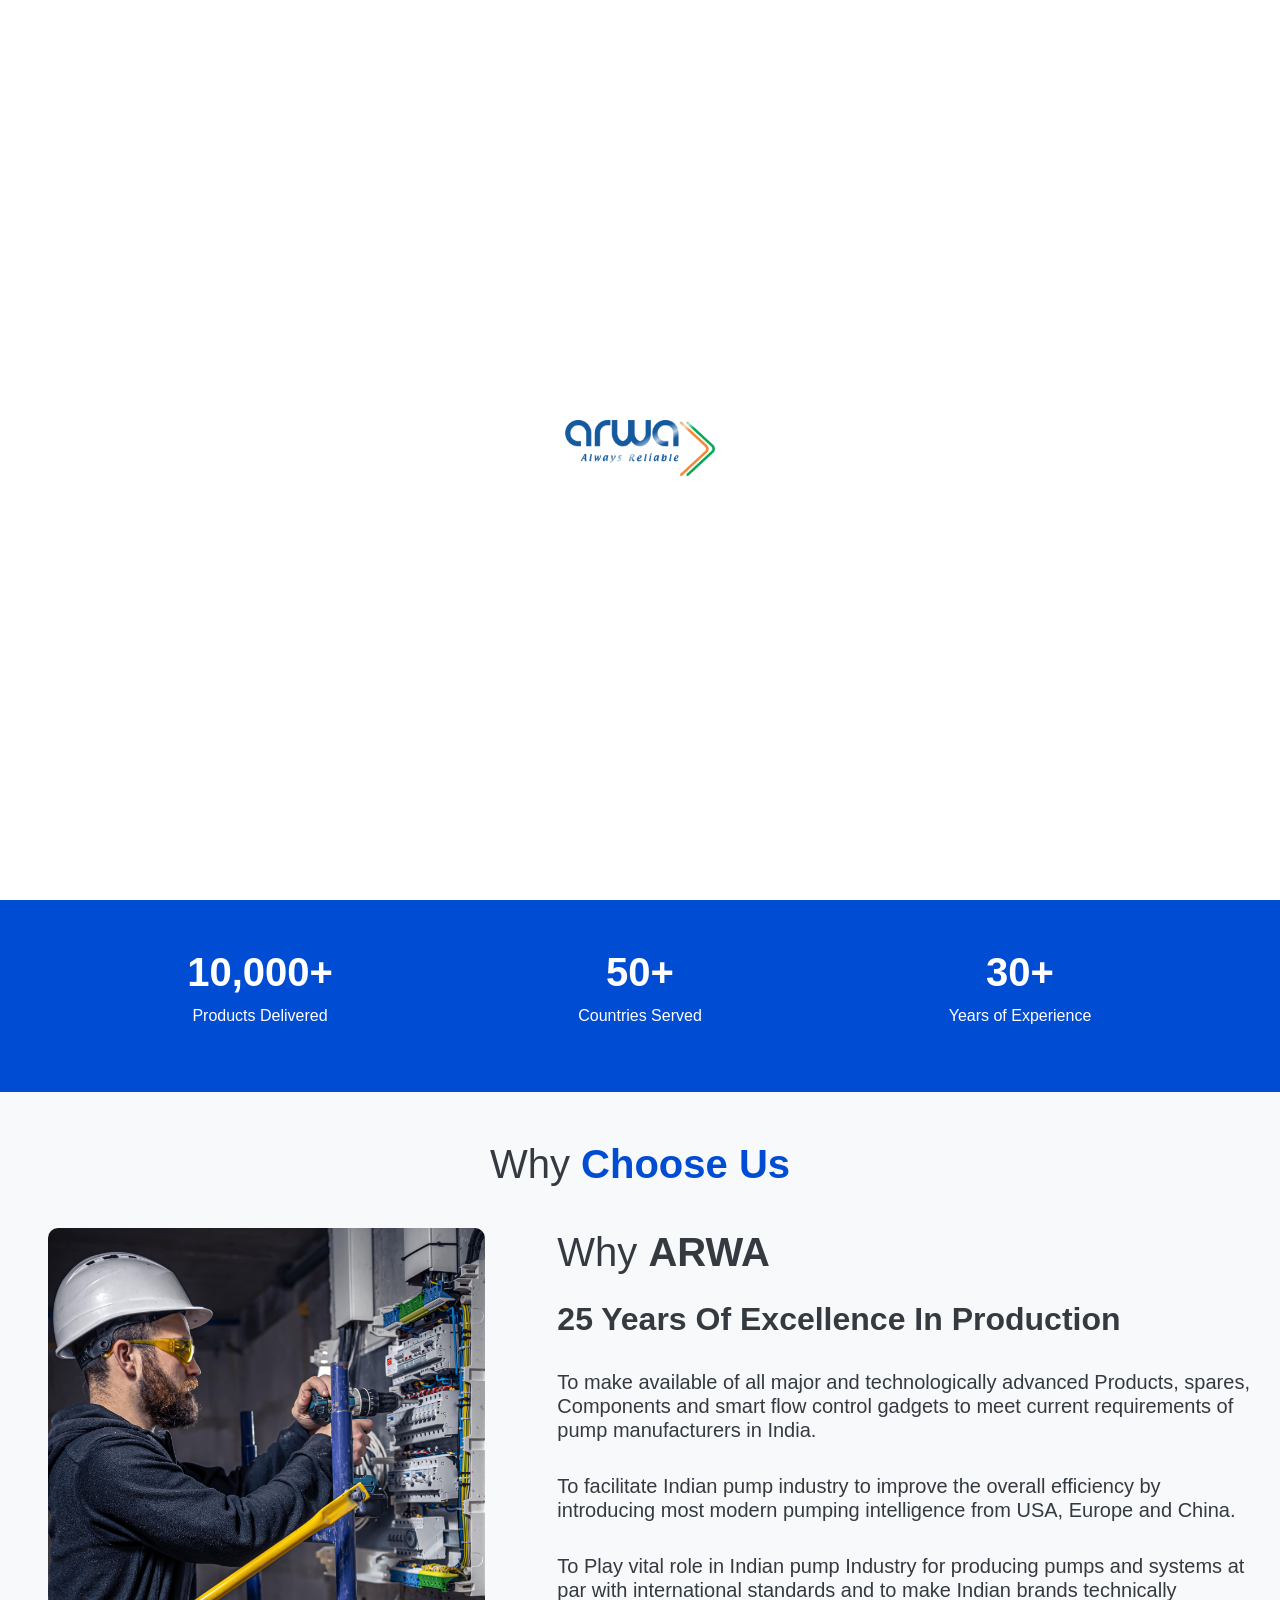
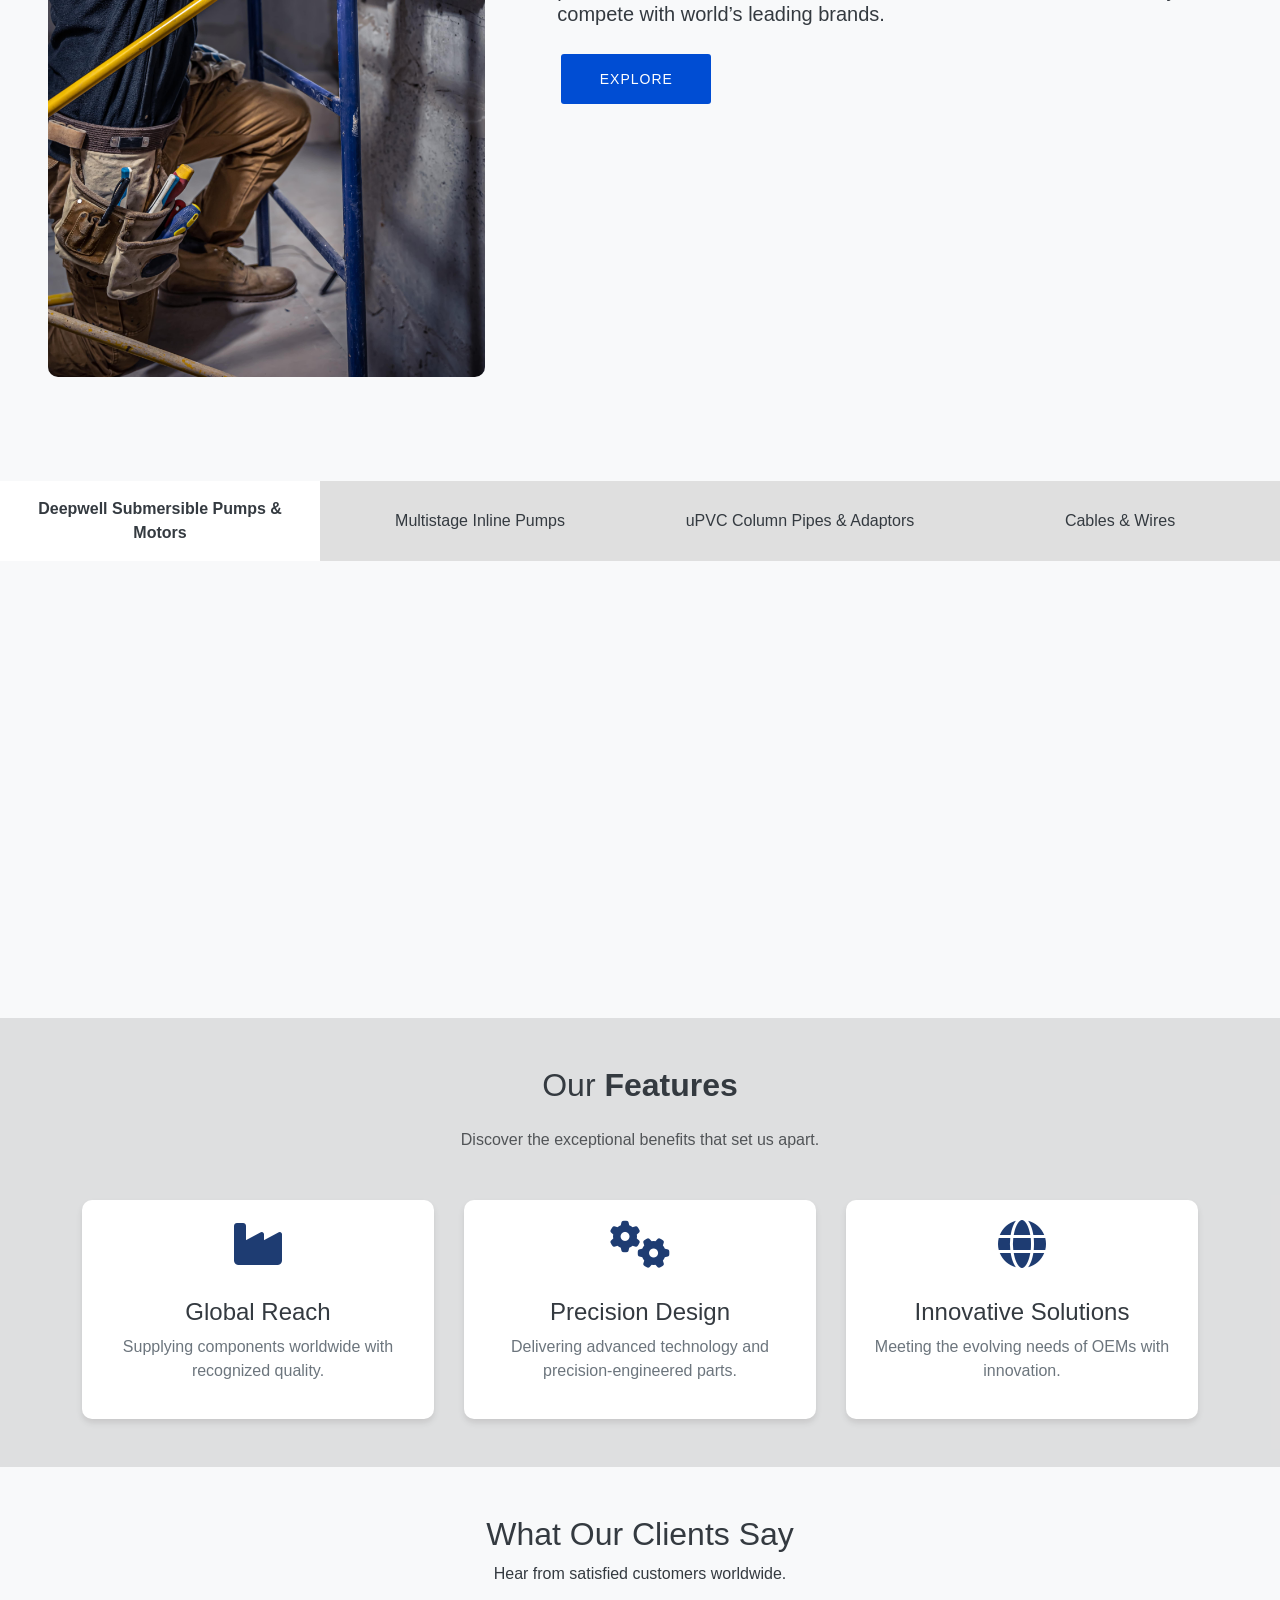
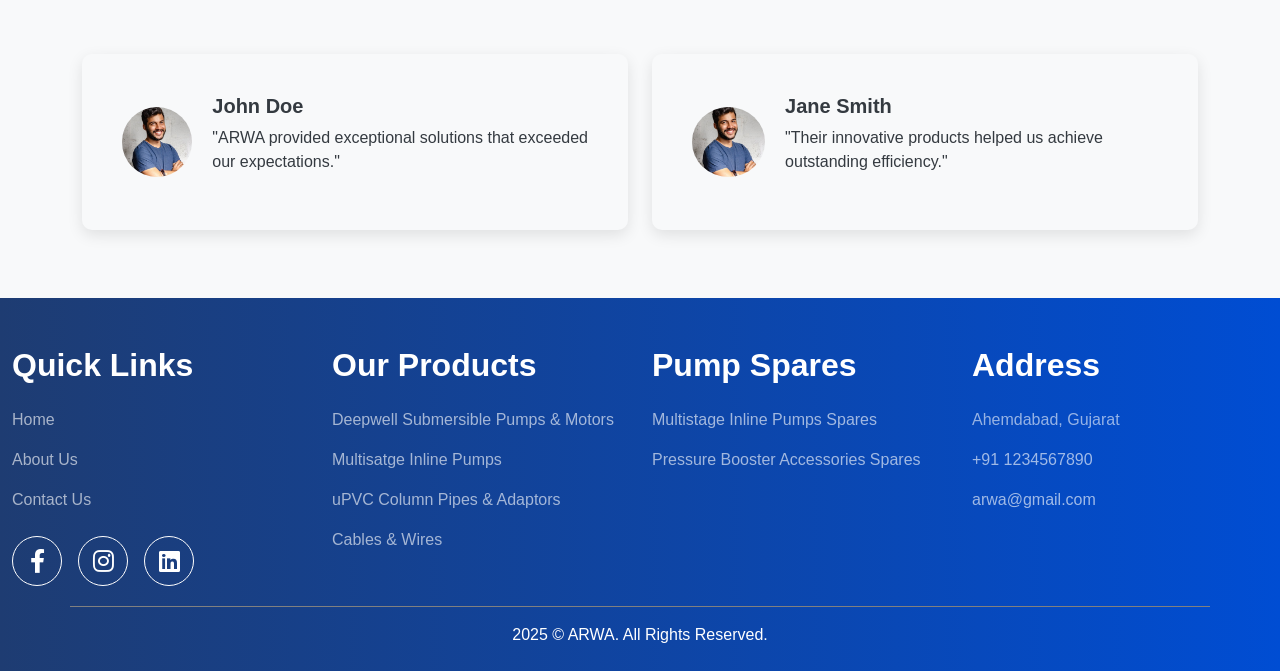
==== commit 868540e7: "Update index.html" ====
--- a/index.html
+++ b/index.html
@@ -42,12 +42,12 @@
                     <div
                         class="col-md-6 contactleft d-md-flex d-none align-items-center flex-wrap justify-content-md-start justify-content-center">
 
-                        <p><i class="fa-solid fa-phone text-white fs-5"></i><a href="tel:+919655451929"
-                                style="text-decoration: none;" class="text-white  h6 ps-2"> +91 9655451929</a>
+                        <p><i class="fa-solid fa-phone text-white fs-5"></i><a href="tel:+911234567890"
+                                style="text-decoration: none;" class="text-white  h6 ps-2"> +91 1234567890</a>
                         </p>
                         <p><i class="fa-regular fa-envelope text-white fs-5 ps-4"></i><a
                                 href="mailto:iaykoflow@gmail.com" style="text-decoration: none;"
-                                class="text-white h6 ps-2"> iaykoflow@gmail.com</a></p>
+                                class="text-white h6 ps-2"> arwa@gmail.com</a></p>
 
                     </div>
                     <div
@@ -1002,12 +1002,9 @@
                 <div class="col-md-3 d-flex flex-column align-items-start footer-card mt-md-0 mt-4">
                     <h2><strong>Address</strong></h2>
                     <a style="text-decoration:none;color: rgba(255, 255, 255, 0.582) ;" class="mt-3 ft-list"
-                        href="">Iayko Flowmatick
-                        Door No-143C, NGR street, Kalapatty,
-                        Coimbatore - 641068,
-                        GSTIN/UIN : 33ABUFA1928J1Z7</a>
-                    <a style="text-decoration:none;" class="mt-3 ft-list" href="">+91 9655451929</a>
-                    <a style="text-decoration:none;" class="mt-3 ft-list" href="">aykoflm@gmail.com</a>
+                        href="">Ahemdabad, Gujarat</a>
+                    <a style="text-decoration:none;" class="mt-3 ft-list" href="tel:+911234567890">+91 1234567890</a>
+                    <a style="text-decoration:none;" class="mt-3 ft-list" href="">arwa@gmail.com</a>
 
                 </div>
             </div>
@@ -1036,4 +1033,4 @@
 
 </body>
 
-</html>+</html>
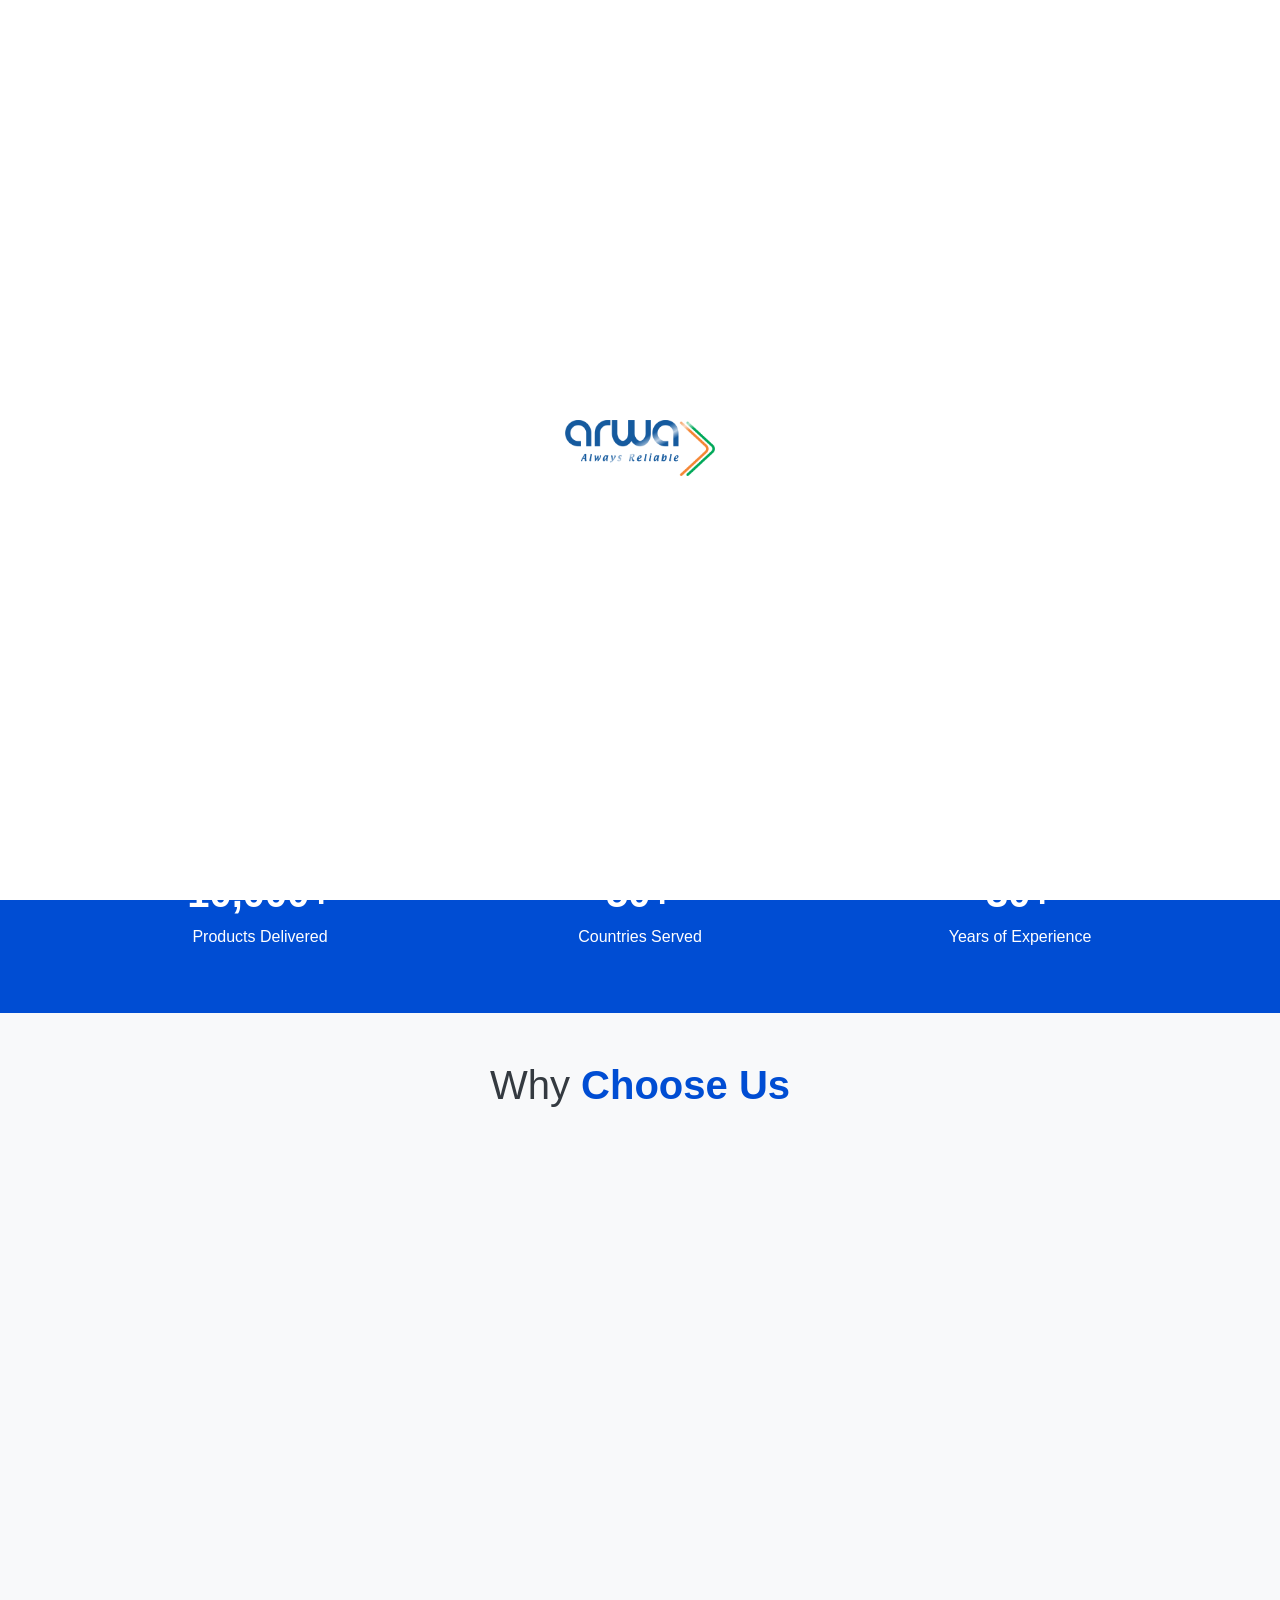
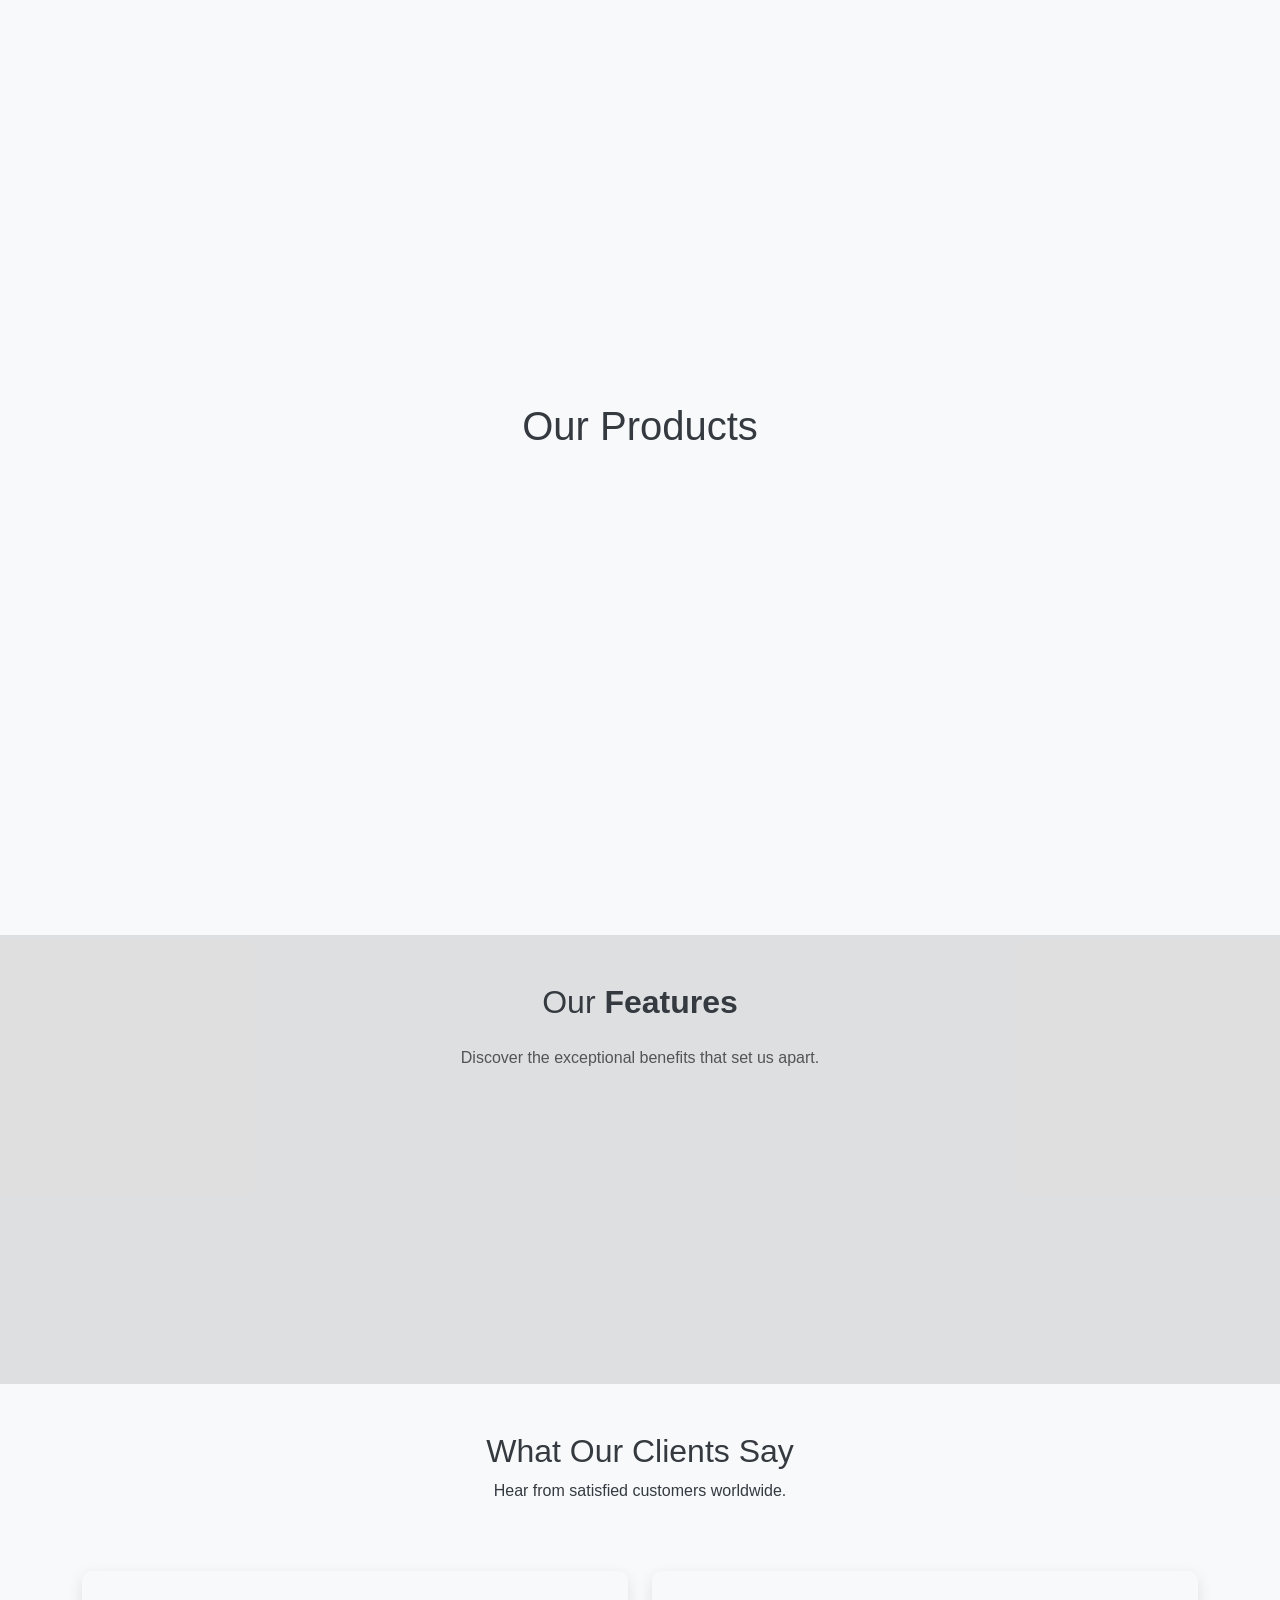
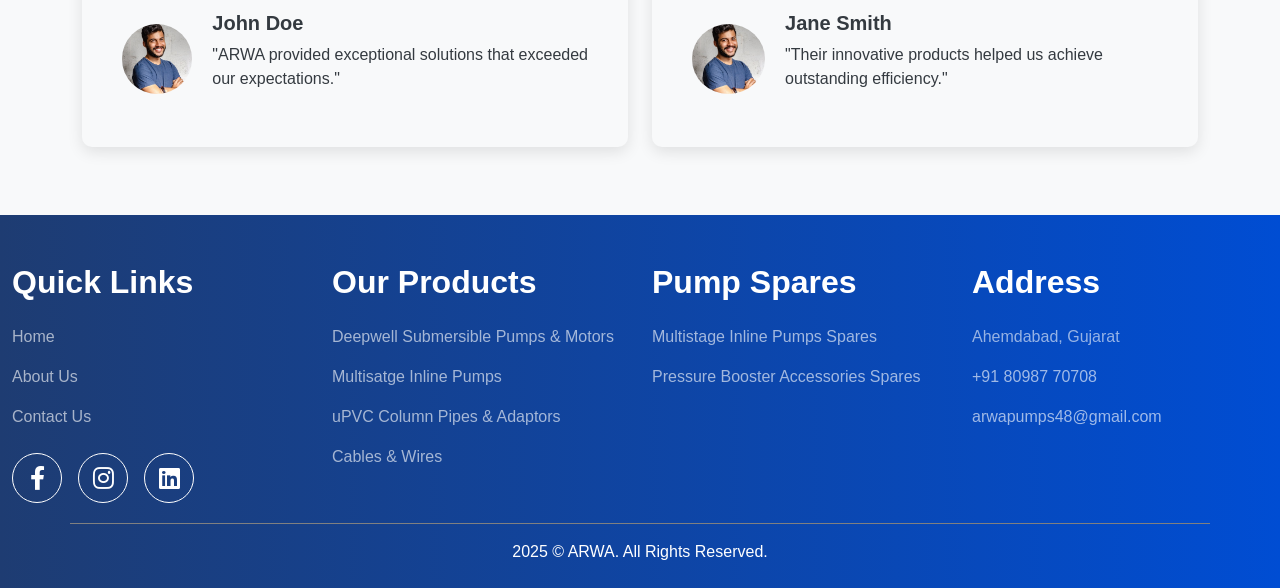
==== commit bf707705: "Add files via upload" ====
--- a/index.html
+++ b/index.html
@@ -16,7 +16,7 @@
     <!-- Favicon Icon -->
     <link rel="Icon" href="img/Arwa Logo.png">
     <!-- Aos Animation -->
-    <link rel="stylesheet" href="https://unpkg.com/aos@next/dist/aos.css" />
+    <link rel="stylesheet" href="https://unpkg.com/aos@n    ext/dist/aos.css" />
     <style>
 
 
@@ -42,26 +42,25 @@
                     <div
                         class="col-md-6 contactleft d-md-flex d-none align-items-center flex-wrap justify-content-md-start justify-content-center">
 
-                        <p><i class="fa-solid fa-phone text-white fs-5"></i><a href="tel:+911234567890"
-                                style="text-decoration: none;" class="text-white  h6 ps-2"> +91 1234567890</a>
+                        <p><i class="fa-solid fa-phone text-white fs-5"></i><a href="tel:+918098770708"
+                                style="text-decoration: none;" class="text-white  h6 ps-2"> +91 80987 70708</a>
                         </p>
                         <p><i class="fa-regular fa-envelope text-white fs-5 ps-4"></i><a
-                                href="mailto:iaykoflow@gmail.com" style="text-decoration: none;"
-                                class="text-white h6 ps-2"> arwa@gmail.com</a></p>
+                                href="mailto:arwapumps48@gmail.com" style="text-decoration: none;"
+                                class="text-white h6 ps-2"> arwapumps48@gmail.com</a></p>
 
                     </div>
                     <div
                         class="col-md-6 contactright gap-3 d-flex align-items-center py-1 justify-content-md-end justify-content-center mt-md-0 mt-2 pb-md-1 pb-3">
                         <div id="google_translate_element"></div>
                         <div class="lang-switcher">
-                            <button style="z-index: 11111;" class="lang-btn">🌍 Language</button>
+                            <button style="z-index: 11111;" class="lang-btn btn btn-primary"><i
+                                    class="bi bi-globe-asia-australia"></i> Language</button>
                             <ul class="lang-menu">
                                 <li data-lang="en"><img src="https://flagcdn.com/w40/gb.png"> English</li>
                                 <li data-lang="es"><img src="https://flagcdn.com/w40/es.png"> Spanish</li>
                                 <li data-lang="fr"><img src="https://flagcdn.com/w40/fr.png"> French</li>
-                                <li data-lang="de"><img src="https://flagcdn.com/w40/de.png"> German</li>
-                                <li data-lang="hi"><img src="https://flagcdn.com/w40/in.png"> Hindi</li>
-                                <li data-lang="gu"><img src="https://flagcdn.com/w40/in.png"> Gujarati</li>
+                                <li data-lang="ar"><img src="https://flagcdn.com/w40/sa.png"> Arabic</li>
                             </ul>
                         </div>
                         <script>
@@ -111,30 +110,85 @@
 
                     <li class="nav-item"><a class="nav-link" href="about.html" target="_blank">About Us</a></li>
                     <li class="nav-item dropdown">
-                        <a class="nav-link" href="#" id="productsDropdown" role="button" data-bs-toggle="dropdown"
-                            aria-expanded="false">Products <i class="fa-solid fa-chevron-down di"></i></a>
-                        <ul class="dropdown-menu gap-4" aria-labelledby="productsDropdown">
-                            <li><a class="dropdown-item" href="#">Deepwell Submersible Pumps & Motors</a></li>
+                        <a class="nav-link" href="#products" id="productsDropdown" role="button" aria-expanded="false">
+                            Products </i>
+                        </a>
+                        <!-- <ul class="dropdown-menu" aria-labelledby="productsDropdown">
+                            <li class="dropdown-submenu">
+                                <a class="dropdown-item dropdown-toggle" href="#">Motors</a>
+                                <ul class="dropdown-menu">
+                                    <li><a class="dropdown-item" href="#">4" Oil Filled Motor</a></li>
+                                    <li><a class="dropdown-item" href="#">4" Encapsulated Resin Filled Motors</a></li>
+                                    <li><a class="dropdown-item" href="#">4" Water Filled Rewindable Motors</a></li>
+                                    <li><a class="dropdown-item" href="#">6" Water Filled Rewindable Motors</a></li>
+                                    <li><a class="dropdown-item" href="#">8" Water Filled Rewindable Motors</a></li>
+                                    <li><a class="dropdown-item" href="#">9" Water Filled Rewindable Motors</a></li>
+                                    <li><a class="dropdown-item" href="#">10" Water Filled Rewindable Motors</a></li>
+                                    <li><a class="dropdown-item" href="#">Exploded View</a></li>
+                                    <li><a class="dropdown-item" href="#">PMSM Submersible Motors</a></li>
+                                    <li><a class="dropdown-item" href="#">Cable Selection Chart</a></li>
+                                </ul>
+                            </li>
+                             
+                            <li><a class="dropdown-item" href="#">Deepwell Submersible Pumps</a></li>
                             <li><a class="dropdown-item" href="#">Multistage Inline Pumps</a></li>
                             <li><a class="dropdown-item" href="#">uPVC Column Pipes & Adaptors</a></li>
                             <li><a class="dropdown-item" href="#">Cables & Wires</a></li>
-                        </ul>
+                        </ul> -->
                     </li>
+
                     <li class="nav-item"><a class="nav-link" href="#services">Services</a></li>
                     <li class="nav-item"><a class="nav-link" href="#testimonials">Testimonials</a></li>
                 </ul>
 
 
-                <div class="buttons contactBtn" onclick="contactOpen()">
-                    <button style="background-color: #004dd3;" class="btn text-light fw-bold px-2"><span></span>
-                        <p data-text="Thanks!" data-title="Request Quote"></p>
-                    </button>
-                </div>
+                <div class="d-md-flex ">
+                    <div class="buttons contactBtn " onclick="contactOpen()">
+                        <button style="background-color: #004dd3;"
+                            class="btn text-light fw-bold px-2 ms-lg-3 ms-0"><span></span>
+                            <p data-text="Thanks!" data-title="Request Quote"></p>
+                        </button>
+                    </div>
+
+                    <div class="buttons contactBtn  bbb" style="margin-right: -34px;" data-bs-toggle="modal" data-bs-target="#exampleModal">
+                        <button style="background-color: #004dd3;"
+                            class="btn text-light fw-bold px-2 ms-md-3 ms-0"><span></span>
+                            <p data-text="Download" data-title="catalogue "></p>
+                        </button>
+                    </div>
+                </div>
+
+
+
+              
 
             </div>
         </div>
     </nav>
-
+    <div class="modal fade p-0" id="exampleModal" tabindex="-1" aria-labelledby="exampleModalLabel" aria-hidden="true">
+        <div class="modal-dialog">
+            <div class="modal-content">
+                <div class="modal-header">
+                    <h1 class="modal-title fs-5" id="exampleModalLabel">Download <span class="text-primary">Catalogue</span></h1>
+                    <button type="button" class="btn-close" data-bs-dismiss="modal" aria-label="Close"></button>
+                </div>
+                <div class="modal-body d-flex align-item-center justify-content-evenly flex-wrap gap-md-0 gap-4">
+                    <a class="" href="img/ARWA Sub. Motors-50Hz & 60Hz .pdf"
+                        download="ARWA Sub. Motors-50Hz & 60Hz .pdf">
+                        <div class="btn btn-outline-primary">Motors 50Hz & 60Hz pdf</div>
+                    </a>
+                    <a class="" href="img/ARWA DEEPWELL - SUBMRSIBLE PUMPS -50 Hz.pdf"
+                        download="ARWA DEEPWELL - SUBMRSIBLE PUMPS -50 Hz.pdf">
+                        <div class="btn btn-outline-primary">Submersible Pump 50Hz pdf</div>
+                    </a>
+                </div>
+                <div class="modal-footer">
+                    <button type="button" class="btn btn-secondary" data-bs-dismiss="modal">Close</button>
+
+                </div>
+            </div>
+        </div>
+    </div>
     <!-- Contact Request PopUp -->
     <div class="container-fluid reqAqoute">
         <div class="row d-flex">
@@ -190,92 +244,35 @@
     <!-- Hero Section with Carousel -->
 
     <div class="hero-section container-fluid px-0 ">
-
         <div class="row ">
+
+            <!-- 1 -->
             <div class="home1 ">
-                <div class="carousel-main mx-auto col-lg-7 col-sm-10 pt-5" data-aos="fade-up" data-aos-duration="1400" >
-                    <h1 class="mt-5"><strong>ARWA Pumps: Providing Innovative Pumping Solutions Worldwide</strong></h1>
-                    <p class="fs-5 mt-4">ARWA Pumps delivers innovative and reliable pumping solutions worldwide. Our
-                        high-performance pumps ensure efficiency across industries. Experience durability, precision,
-                        and cutting-edge technology with ARWA.</p>
-                        <div class="buttons align-items-start m-0 justify-content-center" onclick="contactOpen()">
-                            <button style="background: linear-gradient(90deg, #1e3c72, #2a5298);"
-                                class="btn text-light fw-bold px-2 m-0"><span></span>
-                                <p data-text="Thanks!" data-title="Request Quote"></p>
-                            </button>
-                        </div>  
-                        
-                </div>
-            </div>
-            <div class="home1 home2 pt-4">
+                <img src="img/Home-1.jpg" alt="">
+            </div>
+            <!-- 2 -->
+            <div class="home1">
+                <img src="img/Home-2.jpg" alt="">
+            </div>
+            <!-- 3 -->
+            <div class="home1 ">
                 <!-- <h1 class="text-light" style="z-index: 111;position: relative;">Home 2</h1> -->
-
-                <div style="width: 100%;" class="row d-flex px-0">
-                    <div style="z-index: 111;"
-                        class="col-sm-7 d-flex align-items-center justify-content-sm-end justify-content-center pt-md-0 pt-5" >
-                        <div class="text-box ps-3  mt-lg-5 mt-5">
-                            <h1 class="text-white text-md-start text-center display-2 mt-sm-0 mt-5 pt-sm-0 pt-5"><strong>uPVC Column Pipes
-                                </strong></h1>
-                            <h2 class="text-white text-md-start text-center mt-2">Fabricated & Casted SS</h2>
-                            <h2 class="text-white text-md-start text-center mt-3">SS304 / SS316 / SS904</h2>
-                            <div class="buttons align-items-start m-0 justify-content-md-start" onclick="contactOpen()">
-                                <button style="background: linear-gradient(90deg, #1e3c72, #2a5298);"
-                                    class="btn text-light fw-bold px-2 m-0"><span></span>
-                                    <p data-text="Thanks!" data-title="Request Quote"></p>
-                                </button>
-                            </div>
-                        </div>
-                    </div>
-                    <div style="z-index: 111;"
-                        class="col-sm-5 pe-0 d-flex align-item-end justify-content-end  mt-lg-5 mt-sm-0 mt-5 pt-lg-5 pt-sm-0 pt-5 maintwo">
-                        <img style="width: 90% !important;transform: scaleX(-1);object-fit: cover;" class="mt-5" src="img/1.png"
-                            alt="">
-                    </div>
-
-                </div>
-            </div>
-            <div class="home1 home3">
-                <!-- <h1 class="text-light" style="z-index: 111;position: relative;">Home 3</h1> -->
-                <div style="width: 100%;" class="row  ">
-                    <div style="z-index: 111;"
-                        class="col-sm-5 d-flex align-item-center justify-content-end  mt-lg-auto mt-sm-0 mt-auto pt-lg-5 pt-sm-0 pt-5 ">
-                        <img style="width: 80% ;" src="img/3.png" alt="">
-                    </div>
-                    <div style="z-index: 111;" class="col-sm-7 d-flex align-items-center justify-content-end">
-                        <div class="text-box ps-3 mt-md-0  mt-sm-4">
-                            <h1 class="text-white text-md-start text-center display-3"><strong>Stainless Steel
-                                    Submersible Pumps</strong></h1>
-                            <h2 class="text-white text-md-start text-center mt-2">Fabricated & Casted SS</h2>
-                            <h2 class="text-white text-md-start text-center mt-3">SS304 / SS316 / SS904</h2>
-                            <div class="buttons align-items-start m-0 justify-content-md-start" onclick="contactOpen()">
-                                <button style="background: linear-gradient(90deg, #1e3c72, #2a5298);"
-                                    class="btn text-light fw-bold px-2 m-0"><span></span>
-                                    <p data-text="Thanks!" data-title="Request Quote"></p>
-                                </button>
-                            </div>
-                        </div>
-                    </div>
-
-
-                </div>
-            </div>
+                <img src="img/Home-3.jpg" alt="">
+            </div>
+            <!-- 4 -->
+            <div class="home1">
+                <img src="img/Home-4.jpg" alt="">
+            </div>
+            <!-- 5 -->
             <div class="home1 ">
-                <div class="carousel-main mx-auto col-lg-7 col-sm-10 pt-5">
-                    <h1 class="mt-5"><strong>ARWA Pumps: Providing Innovative Pumping Solutions Worldwide</strong></h1>
-                    <p class="fs-5 mt-4">ARWA Pumps delivers innovative and reliable pumping solutions worldwide. Our
-                        high-performance pumps ensure efficiency across industries. Experience durability, precision,
-                        and cutting-edge technology with ARWA.</p>
-                        <div class="buttons align-items-start m-0 justify-content-center" onclick="contactOpen()">
-                            <button style="background: linear-gradient(90deg, #1e3c72, #2a5298);"
-                                class="btn text-light fw-bold px-2 m-0"><span></span>
-                                <p data-text="Thanks!" data-title="Request Quote"></p>
-                            </button>
-                        </div>  
-                        
-                </div>
-
-            </div>
-
+                <img src="img/Home-5.jpg" alt="">
+            </div>
+            <!-- 1 -->
+            <div class="home1 ">
+                <img src="img/Home-1.jpg" alt="">
+
+
+            </div>
         </div>
     </div>
 
@@ -303,11 +300,12 @@
     <div class="container-fluid whyAlgo py-5 overflow-hidden">
         <div class="row">
             <h1 class="text-center">Why <strong style="color: #004dd3">Choose Us</strong></h1>
-            <div class="col-md-5 algoLeft py-2 px-3 px-md-5 mt-4" data-aos="fade-right" data-aos-duration="1400" >
+            <div class="col-md-5 algoLeft py-2 px-3 px-md-5 mt-4" data-aos="fade-right" data-aos-duration="1400">
                 <img style="width: 100%;height: 100%;object-fit:cover;object-position: top;border-radius: 10px;"
-                    src="img/male-electrician-works-switchboard-with-electrical-connecting-cable (1)-min.jpg" alt="">
-            </div>
-            <div class="col-md-7 algoRight px-4 pt-2 mt-4 d-flex align-items-start flex-column" data-aos="fade-left" data-aos-duration="1400" >
+                    src="img/male-electrician-works-switchboard-with-electrical-connecting-cable (1)-min copy.jpg" alt="">
+            </div>
+            <div class="col-md-7 algoRight px-4 pt-2 mt-4 d-flex align-items-start flex-column" data-aos="fade-left"
+                data-aos-duration="1400">
                 <h1>Why <span><strong>ARWA</strong></span></h1>
                 <h3 class="fw-bold h2 mt-3">25 Years Of Excellence In Production</h3>
                 <p class="mt-4 h5">To make available of all major and technologically advanced Products, spares,
@@ -335,7 +333,7 @@
 
     <div class="container-fluid py-5 position-relative" id="products">
         <div class="row position-relative d-flex align-item-center justify-content-center ">
-            <div style="width: 100%;" class="productNavList">
+            <!-- <div style="width: 100%;" class="productNavList">
                 <div class="row">
                     <div onclick="showProduct(0)"
                         class="col-6 col-md-3 py-3 pNav active d-flex align-items-center justify-content-center">
@@ -352,50 +350,71 @@
                         class="col-6 col-md-3 py-3 pNav d-flex align-items-center justify-content-center">Cables &
                         Wires</div>
                 </div>
-            </div>
-
-
-            <div class="row flex-nowrap">
+            </div> -->
+            <div class="w100 d-flex align-item-center justify-content-center">
+                <h1><span>Our Products</span></h1>
+            </div>
+
+            <div class="row ">
                 <div style="width: 100%;"
-                    class="product-one active row px-0 m-0 position-relative d-flex align-item-center justify-content-center">
-
-
-
-                    <div style="cursor: pointer;"
-                        class="col-6 col-md-4 col-lg-3 py-3 d-flex align-items-center justify-content-center ">
-                        <div class="pCard border d-flex align-items-center justify-content-center flex-column"
-                            onclick="pCardFun(0)" data-aos="fade-up" data-aos-duration="1400" >
+                    class="product-one active row px-0 m-0 position-relative d-flex align-item-center justify-content-evenly">
+
+                    <div class="col-6 col-md-4 col-lg-2 py-3 d-flex align-items-center justify-content-center px-0">
+                        <div class="pCard border d-flex align-items-center justify-content-center flex-column py-4"
+                            data-aos="fade-up" data-aos-duration="1400" data-aos-delay="300">
+                            <img src="img/3.png" alt="Product Image 1">
+                            <h4 class="text-center">SS Submersible Pumps</h4>
+                            <button onclick="pCardFun(2)" class="btn btn-outline-primary"> Explore More</button>
+                            <!-- <img src="img/p-c-1.jpg" alt="Product Image 2"> -->
+                        </div>
+                    </div>
+
+                    <div class="col-6 col-md-4 col-lg-2 py-3 d-flex align-items-center justify-content-center px-0">
+                        <div class="pCard border d-flex align-items-center justify-content-center flex-column py-4"
+                            data-aos="fade-up" data-aos-duration="1400" data-aos-delay="450">
+                            <img src="img/4.png" alt="Product Image 1">
+                            <h4 class="text-center">Submersible Motors</h4>
+                            <button onclick="pCardFun(3)" class="btn btn-outline-primary"> Explore More</button>
+                            <!-- <img src="img/p-c-1.jpg" alt="Product Image 2"> -->
+                        </div>
+                    </div>
+                    <div class="col-6 col-md-4 col-lg-2 py-3 d-flex align-items-center justify-content-center px-0">
+                        <div class="pCard border d-flex align-items-center justify-content-center flex-column py-4"
+                            data-aos="fade-up" data-aos-duration="1400" data-aos-delay="450">
+                            <img src="img/5.png" alt="Product Image 1">
+                            <h4 class="text-center">High Pressure pumps</h4>
+                            <button onclick="pCardFun(4)" class="btn btn-outline-primary"> Explore More</button>
+                            <!-- <img src="img/p-c-1.jpg" alt="Product Image 2"> -->
+                        </div>
+                    </div>
+                    <div class="col-6 col-md-4 col-lg-2 py-3 d-flex align-items-center justify-content-center px-0">
+
+                        <div class="pCard border d-flex align-items-center justify-content-center flex-column py-4"
+                            data-aos="fade-up" data-aos-duration="1400">
                             <img src="img/1.png" alt="Product Image 1">
                             <h2 class="h4 text-center">uPVC Column Pipes</h2>
+                            <button onclick="pCardFun(0)" class="btn btn-outline-primary"> Explore More</button>
                             <!-- <img src="img/p-c-1.jpg" alt="Product Image 2"> -->
                         </div>
                     </div>
-                    <div class="col-6 col-md-4 col-lg-3 py-3 d-flex align-items-center justify-content-center ">
-                        <div class="pCard border d-flex align-items-center justify-content-center flex-column"
-                            onclick="pCardFun(1)" data-aos="fade-up" data-aos-duration="1400" data-aos-delay="150">
+                    <div class="col-6 col-md-4 col-lg-2 py-3 d-flex align-items-center justify-content-center px-0">
+                        <div class="pCard border d-flex align-items-center justify-content-center flex-column py-4"
+                            data-aos="fade-up" data-aos-duration="1400" data-aos-delay="150">
                             <img src="img/2.png" alt="Product Image 1">
                             <h2 class="h4 text-center">Submersible Flat Cable</h2>
                             <!-- <img src="img/p-c-1.jpg" alt="Product Image 2"> -->
-                        </div>
-                    </div>
-                    <div class="col-6 col-md-4 col-lg-3 py-3 d-flex align-items-center justify-content-center ">
-                        <div class="pCard border d-flex align-items-center justify-content-center flex-column"
-                            onclick="pCardFun(2)" data-aos="fade-up" data-aos-duration="1400" data-aos-delay="300">
-                            <img src="img/3.png" alt="Product Image 1">
-                            <h4>SS Submersible Pumps</h4>
-                            <!-- <img src="img/p-c-1.jpg" alt="Product Image 2"> -->
-                        </div>
-                    </div>
-                    <div class="col-6 col-md-4 col-lg-3 py-3 d-flex align-items-center justify-content-center ">
-                        <div class="pCard border d-flex align-items-center justify-content-center flex-column"
-                            onclick="pCardFun(3)" data-aos="fade-up" data-aos-duration="1400" data-aos-delay="450">
-                            <img src="img/4.png" alt="Product Image 1">
-                            <h4 class="text-center">Submersible Motors</h4>
-                            <!-- <img src="img/p-c-1.jpg" alt="Product Image 2"> -->
-                        </div>
-                    </div>
-                </div>
-                <div style="width: 100%;"
+                            <button onclick="pCardFun(1)" class="btn btn-outline-primary"> Explore More</button>
+                        </div>
+                    </div>
+                   
+                
+                  
+                </div>
+
+
+
+
+                <!-- <div style="width: 100%;"
                     class="product-one row px-0 m-0 position-relative d-flex align-item-center justify-content-center">
 
 
@@ -406,27 +425,27 @@
                             <img src="img/5.png" alt="Product Image 1">
                             <h4 class="text-center ">Vertical & Horizontal Multistage Pumps</h4>
 
-                            <!-- <img src="img/p-c-1.jpg" alt="Product Image 2"> -->
+                            
                         </div>
                     </div>
                     <div class="col-6 col-md-4 col-lg-3 py-3 d-flex align-items-center justify-content-center ">
                         <div class="pCard border d-flex align-items-center justify-content-center flex-column">
                             <img src="img/3.png" alt="Product Image 1">
                             <h4 class="text-center">Submersible Motors</h4>
-                            <!-- <img src="img/p-c-1.jpg" alt="Product Image 2"> -->
+                    
                         </div>
                     </div>
                     <div class="col-6 col-md-4 col-lg-3 py-3 d-flex align-items-center justify-content-center ">
                         <div class="pCard border d-flex align-items-center justify-content-center flex-column">
                             <img src="img/4.png" alt="Product Image 1">
-                            <!-- <img src="img/p-c-1.jpg" alt="Product Image 2"> -->
+                    
                         </div>
                     </div>
                     <div class="col-6 col-md-4 col-lg-3 py-3 d-flex align-items-center justify-content-center ">
                         <div class="pCard border d-flex align-items-center justify-content-center flex-column">
                             <img src="img/1.png" alt="Product Image 1">
                             <h4 class="text-center">Submersible Motors</h4>
-                            <!-- <img src="img/p-c-1.jpg" alt="Product Image 2"> -->
+                    
                         </div>
                     </div>
                 </div>
@@ -440,13 +459,13 @@
                         <div class="pCard border d-flex align-items-center justify-content-center flex-column">
                             <img src="img/1.png" alt="Product Image 1">
                             <h4 class="text-center">Submersible Motors</h4>
-                            <!-- <img src="img/p-c-1.jpg" alt="Product Image 2"> -->
+                    
                         </div>
                     </div>
                     <div class="col-6 col-md-4 col-lg-3 py-3 d-flex align-items-center justify-content-center ">
                         <div class="pCard border d-flex align-items-center justify-content-center flex-column">
                             <img src="img/2.png" alt="Product Image 1">
-                            <!-- <img src="img/p-c-1.jpg" alt="Product Image 2"> -->
+                    
                             <h4 class="text-center">Submersible Motors</h4>
                         </div>
                     </div>
@@ -454,14 +473,14 @@
                         <div class="pCard border d-flex align-items-center justify-content-center flex-column">
                             <img src="img/3.png" alt="Product Image 1">
                             <h4 class="text-center">Submersible Motors</h4>
-                            <!-- <img src="img/p-c-1.jpg" alt="Product Image 2"> -->
+                    
                         </div>
                     </div>
                     <div class="col-6 col-md-4 col-lg-3 py-3 d-flex align-items-center justify-content-center ">
                         <div class="pCard border d-flex align-items-center justify-content-center flex-column">
                             <img src="img/4.png" alt="Product Image 1">
                             <h4 class="text-center">Submersible Motors</h4>
-                            <!-- <img src="img/p-c-1.jpg" alt="Product Image 2"> -->
+                    
                         </div>
                     </div>
                 </div>
@@ -475,43 +494,39 @@
                         <div class="pCard border d-flex align-items-center justify-content-center flex-column">
                             <img src="img/4.png" alt="Product Image 1">
                             <h4 class="text-center">Submersible Motors</h4>
-                            <!-- <img src="img/p-c-1.jpg" alt="Product Image 2"> -->
                         </div>
                     </div>
                     <div class="col-6 col-md-4 col-lg-3 py-3 d-flex align-items-center justify-content-center ">
                         <div class="pCard border d-flex align-items-center justify-content-center flex-column">
                             <img src="img/3.png" alt="Product Image 1">
                             <h4 class="text-center">Submersible Motors</h4>
-                            <!-- <img src="img/p-c-1.jpg" alt="Product Image 2"> -->
                         </div>
                     </div>
                     <div class="col-6 col-md-4 col-lg-3 py-3 d-flex align-items-center justify-content-center ">
                         <div class="pCard border d-flex align-items-center justify-content-center flex-column">
                             <img src="img/2.png" alt="Product Image 1">
                             <h4 class="text-center">Submersible Motors</h4>
-                            <!-- <img src="img/p-c-1.jpg" alt="Product Image 2"> -->
                         </div>
                     </div>
                     <div class="col-6 col-md-4 col-lg-3 py-3 d-flex align-items-center justify-content-center ">
                         <div class="pCard border d-flex align-items-center justify-content-center flex-column">
                             <img src="img/1.png" alt="Product Image 1">
                             <h4 class="text-center">Submersible Motors</h4>
-                            <!-- <img src="img/p-c-1.jpg" alt="Product Image 2"> -->
-                        </div>
-                    </div>
-                </div>
-
-            </div>
-            <div class="submersible-pumpsets-1 position-fixed  align-items-center justify-content-center px-0 ">
-                <i class="fa-solid fa-xmark h1 faX2 " onclick="closedClick(0)"></i>
-
-
-                <div style="height: 100%;background-color: white;" class="container-fluid px-0">
-                    <div style="height: 100%;" class="row overflow-auto">
-
-                        <div class="col-md-4">
-                            <img style="width: 100%;" src="img/1.png" alt="">
-                            <!-- <div class="row ps-3">
+                        </div>
+                    </div>
+                </div>
+
+            </div> -->
+                <div class="submersible-pumpsets-1 position-fixed  align-items-center justify-content-center px-0 ">
+                    <i class="fa-solid fa-xmark h1 faX2 " onclick="closedClick(0)"></i>
+
+
+                    <div style="height: 100%;background-color: white;" class="container-fluid px-0">
+                        <div style="height: 100%;" class="row overflow-auto">
+
+                            <div class="col-md-4">
+                                <img style="width: 100%;" src="img/1.png" alt="">
+                                <!-- <div class="row ps-3">
 
                                 <div style="height: 100px;" class="col-4">
                                     <img style="width: 100%;height: 100%;" src="img/1.png" alt="">
@@ -521,87 +536,94 @@
                                 </div>
 
                             </div> -->
-                        </div>
-
-                        <div class="col-md-8 py-4 px-2">
-                            <h2 style="color: #004dd3;"> uPVC Column Pipes</h2>
-                            <p>Our uPVC Column Pipes offer superior strength, corrosion resistance, and durability for
-                                borewell and submersible pump applications. Designed for smooth water flow and easy
-                                installation, they ensure reliable performance with minimal maintenance. Ideal for
-                                agricultural, industrial, and domestic use, these pipes provide a cost-effective and
-                                efficient deep well solution.</p>
-                            <div class="table-responsive">
-                                <table class="table table-bordered table-striped text-center">
-                                    <thead class="table-dark">
-                                        <tr>
-                                            <th>Types</th>
-                                            <th>Sizes</th>
-                                            <th>Max Installation Depth</th>
-                                            <th>Max Pressure Rating</th>
-                                            <th>Max Ambient Temp</th>
-                                        </tr>
-                                    </thead>
-                                    <tbody>
-                                        <tr>
-                                            <td>Primo ++</td>
-                                            <td>1", 1.25"</td>
-                                            <td>125m/400ft</td>
-                                            <td>12.5kg/cm²</td>
-                                            <td>70°C</td>
-                                        </tr>
-                                        <tr>
-                                            <td>Nano</td>
-                                            <td>1" to 2.5"</td>
-                                            <td>150m/500ft</td>
-                                            <td>15kg/cm²</td>
-                                            <td>70°C</td>
-                                        </tr>
-                                        <tr>
-                                            <td>Medium</td>
-                                            <td>1" to 5"</td>
-                                            <td>210m/700ft</td>
-                                            <td>21kg/cm²</td>
-                                            <td>70°C</td>
-                                        </tr>
-                                        <tr>
-                                            <td>Standard</td>
-                                            <td>1" to 6"</td>
-                                            <td>260m/850ft</td>
-                                            <td>27kg/cm²</td>
-                                            <td>70°C</td>
-                                        </tr>
-                                        <tr>
-                                            <td>Heavy</td>
-                                            <td>1.25" to 6"</td>
-                                            <td>350m/1150ft</td>
-                                            <td>35kg/cm²</td>
-                                            <td>70°C</td>
-                                        </tr>
-                                        <tr>
-                                            <td>Super Heavy</td>
-                                            <td>1.5" to 5"</td>
-                                            <td>350m/1150ft</td>
-                                            <td>35kg/cm²</td>
-                                            <td>70°C</td>
-                                        </tr>
-                                    </tbody>
-                                </table>
                             </div>
-                        </div>
-                    </div>
-                </div>
-            </div>
-            <!-- 2 -->
-            <div class="submersible-pumpsets-1  align-items-center justify-content-center px-0">
-                <i class="fa-solid fa-xmark h1 faX2 " onclick="closedClick(1)"></i>
-
-
-                <div style="height: 100%;background-color: white;" class="container-fluid px-0">
-                    <div style="height: 100%;" class="row overflow-auto">
-
-                        <div class="col-md-4">
-                            <img style="width: 100%;" src="img/2.png" alt="">
-                            <!-- <div class="row ps-3">
+
+                            <div class="col-md-8 py-4 px-2">
+                                <h2 style="color: #004dd3;"> uPVC Column Pipes</h2>
+                                <p>Our uPVC Column Pipes offer superior strength, corrosion resistance, and durability
+                                    for
+                                    borewell and submersible pump applications. Designed for smooth water flow and easy
+                                    installation, they ensure reliable performance with minimal maintenance. Ideal for
+                                    agricultural, industrial, and domestic use, these pipes provide a cost-effective and
+                                    efficient deep well solution.</p>
+                                <div class="table-responsive">
+                                    <table class="table table-bordered table-striped text-center">
+                                        <thead class="table-dark">
+                                            <tr>
+                                                <th>Types</th>
+                                                <th>Sizes</th>
+                                                <th>Max Installation Depth</th>
+                                                <th>Max Pressure Rating</th>
+                                                <th>Max Ambient Temp</th>
+                                            </tr>
+                                        </thead>
+                                        <tbody>
+                                            <tr>
+                                                <td>Primo ++</td>
+                                                <td>1", 1.25"</td>
+                                                <td>125m/400ft</td>
+                                                <td>12.5kg/cm²</td>
+                                                <td>70°C</td>
+                                            </tr>
+                                            <tr>
+                                                <td>Nano</td>
+                                                <td>1" to 2.5"</td>
+                                                <td>150m/500ft</td>
+                                                <td>15kg/cm²</td>
+                                                <td>70°C</td>
+                                            </tr>
+                                            <tr>
+                                                <td>Medium</td>
+                                                <td>1" to 5"</td>
+                                                <td>210m/700ft</td>
+                                                <td>21kg/cm²</td>
+                                                <td>70°C</td>
+                                            </tr>
+                                            <tr>
+                                                <td>Standard</td>
+                                                <td>1" to 6"</td>
+                                                <td>260m/850ft</td>
+                                                <td>27kg/cm²</td>
+                                                <td>70°C</td>
+                                            </tr>
+                                            <tr>
+                                                <td>Heavy</td>
+                                                <td>1.25" to 6"</td>
+                                                <td>350m/1150ft</td>
+                                                <td>35kg/cm²</td>
+                                                <td>70°C</td>
+                                            </tr>
+                                            <tr>
+                                                <td>Super Heavy</td>
+                                                <td>1.5" to 5"</td>
+                                                <td>350m/1150ft</td>
+                                                <td>35kg/cm²</td>
+                                                <td>70°C</td>
+                                            </tr>
+                                        </tbody>
+                                    </table>
+                                </div>
+                                <div class="buttons contactBtn" data-bs-toggle="modal" data-bs-target="#exampleModal">
+                                    <button style="background-color: #004dd3;"
+                                        class="btn text-light fw-bold px-2 ms-md-3 ms-0"><span></span>
+                                        <p data-text="Download" data-title="catalogue "></p>
+                                    </button>
+                                </div>
+                            </div>
+                        </div>
+                    </div>
+                </div>
+                <!-- 2 -->
+                <div class="submersible-pumpsets-1  align-items-center justify-content-center px-0">
+                    <i class="fa-solid fa-xmark h1 faX2 " onclick="closedClick(1)"></i>
+
+
+                    <div style="height: 100%;background-color: white;" class="container-fluid px-0">
+                        <div style="height: 100%;" class="row overflow-auto">
+
+                            <div class="col-md-4">
+                                <img style="width: 100%;" src="img/2.png" alt="">
+                                <!-- <div class="row ps-3">
 
                                 <div style="height: 100px;" class="col-4">
                                     <img style="width: 100%;height: 100%;" src="img/2.png" alt="">
@@ -611,68 +633,76 @@
                                 </div>
 
                             </div> -->
-                        </div>
-
-                        <div class="col-md-8 py-4 px-2">
-                            <h2 style="color: #004dd3;">Submersible Flat Cable</h2>
-                            <p>Durable and flexible, our Submersible Flat Cables ensure reliable power transmission for
-                                underwater and deep-well applications. Designed for moisture resistance and longevity,
-                                they are ideal for borewell pumps and industrial water systems.</p>
-                            <div class="table-responsive">
-                                <table class="table table-bordered table-striped text-center">
-                                    <thead class="table-dark">
-                                        <tr>
-                                            <th>Types</th>
-                                            <th>Sizes</th>
-                                            <th>Type</th>
-                                            <th>Insulation</th>
-                                            <th>Sheath</th>
-                                            <th>Voltage</th>
-                                            <th>Temperature Range</th>
-                                        </tr>
-                                    </thead>
-                                    <tbody>
-                                        <tr>
-                                            <td>Submersible Cables</td>
-                                            <td>1.5 to 150 Sq.mm</td>
-                                            <td>3 Core / 4 Core, Flat / Round Cables</td>
-                                            <td>PVC / EPDM / NBR / H07RNF</td>
-                                            <td>PVC / EPDM / Rubber</td>
-                                            <td>1100 V</td>
-                                            <td>
-                                                -15°C to 70°C (PVC Cables) <br>
-                                                -40°C to 90°C (EPDM & Rubber Cables)
-                                            </td>
-                                        </tr>
-                                        <tr>
-                                            <td>Winding Wires</td>
-                                            <td>0.4 to 3mm</td>
-                                            <td>Polywrap (BOPP) / PVC Winding Wires</td>
-                                            <td colspan="4">-</td>
-                                        </tr>
-                                        <tr>
-                                            <td>PV Solar Cables</td>
-                                            <td>1.5 Sq.mm to 240 Sq.mm</td>
-                                            <td>XLPO Insulation</td>
-                                            <td colspan="2">Withstands max. temp. of 120°C</td>
-                                            <td colspan="2">-</td>
-                                        </tr>
-                                    </tbody>
-                                </table>
                             </div>
 
-                        </div>
-                    </div>
-                </div>
-            </div>
-            <div class="submersible-pumpsets-1  align-items-center justify-content-center px-0">
-                <i class="fa-solid fa-xmark h1 faX2 " onclick="closedClick(2)"></i>
-                <div style="height: 100%;background-color: white;" class="container-fluid px-0">
-                    <div style="height: 100%;" class="row overflow-auto">
-
-                        <div class="col-md-4">
-                            <img style="width: 100%;" src="img/3.png" alt="">
-                            <!-- <div class="row ps-3">
+                            <div class="col-md-8 py-4 px-2">
+                                <h2 style="color: #004dd3;">Submersible Flat Cable</h2>
+                                <p>Durable and flexible, our Submersible Flat Cables ensure reliable power transmission
+                                    for
+                                    underwater and deep-well applications. Designed for moisture resistance and
+                                    longevity,
+                                    they are ideal for borewell pumps and industrial water systems.</p>
+                                <div class="table-responsive">
+                                    <table class="table table-bordered table-striped text-center">
+                                        <thead class="table-dark">
+                                            <tr>
+                                                <th>Types</th>
+                                                <th>Sizes</th>
+                                                <th>Type</th>
+                                                <th>Insulation</th>
+                                                <th>Sheath</th>
+                                                <th>Voltage</th>
+                                                <th>Temperature Range</th>
+                                            </tr>
+                                        </thead>
+                                        <tbody>
+                                            <tr>
+                                                <td>Submersible Cables</td>
+                                                <td>1.5 to 150 Sq.mm</td>
+                                                <td>3 Core / 4 Core, Flat / Round Cables</td>
+                                                <td>PVC / EPDM / NBR / H07RNF</td>
+                                                <td>PVC / EPDM / Rubber</td>
+                                                <td>1100 V</td>
+                                                <td>
+                                                    -15°C to 70°C (PVC Cables) <br>
+                                                    -40°C to 90°C (EPDM & Rubber Cables)
+                                                </td>
+                                            </tr>
+                                            <tr>
+                                                <td>Winding Wires</td>
+                                                <td>0.4 to 3mm</td>
+                                                <td>Polywrap (BOPP) / PVC Winding Wires</td>
+                                                <td colspan="4">-</td>
+                                            </tr>
+                                            <tr>
+                                                <td>PV Solar Cables</td>
+                                                <td>1.5 Sq.mm to 240 Sq.mm</td>
+                                                <td>XLPO Insulation</td>
+                                                <td colspan="2">Withstands max. temp. of 120°C</td>
+                                                <td colspan="2">-</td>
+                                            </tr>
+                                        </tbody>
+                                    </table>
+                                </div>
+                                <div class="buttons contactBtn" data-bs-toggle="modal" data-bs-target="#exampleModal">
+                                    <button style="background-color: #004dd3;"
+                                        class="btn text-light fw-bold px-2 ms-md-3 ms-0"><span></span>
+                                        <p data-text="Download" data-title="catalogue "></p>
+                                    </button>
+                                </div>
+                            </div>
+                        </div>
+                    </div>
+                </div>
+                <!-- 3 -->
+                <div class="submersible-pumpsets-1  align-items-center justify-content-center px-0">
+                    <i class="fa-solid fa-xmark h1 faX2 " onclick="closedClick(2)"></i>
+                    <div style="height: 100%;background-color: white;" class="container-fluid px-0">
+                        <div style="height: 100%;" class="row overflow-auto">
+
+                            <div class="col-md-4">
+                                <img style="width: 100%;" src="img/3.png" alt="">
+                                <!-- <div class="row ps-3">
 
                                 <div style="height: 100px;" class="col-4">
                                     <img style="width: 100%;height: 100%;" src="img/3.png" alt="">
@@ -682,86 +712,93 @@
                                 </div>
 
                             </div> -->
-                        </div>
-
-                        <div class="col-md-8 py-4 px-2">
-                            <h2 style="color: #004dd3;">SS Submersible Pumps</h2>
-                            <p>Durable and corrosion-resistant, our SS Submersible Pumps ensure efficient water flow for
-                                borewells, industries, and agriculture, delivering reliable performance in tough
-                                conditions.</p>
-                            <div class="table-responsive">
-                                <table  class="table table-bordered table-striped text-center">
-                                    <thead class="table-dark">
-                                        <tr>
-                                            <th>Frequency</th>
-                                            <th>Nominal Dia</th>
-                                            <th>Power Range</th>
-                                            <th>Version</th>
-                                            <th>Speed</th>
-                                            <th>Head Max</th>
-                                            <th>Flow Max</th>
-                                            <th>Outlet Size</th>
-                                        </tr>
-                                    </thead>
-                                    <tbody>
-                                        <tr>
-                                            <td rowspan="5">50Hz & 60Hz <br> 0.5HP to 300HP</td>
-                                            <td>3"</td>
-                                            <td>0.37-1.1kW / 0.5-1.5HP</td>
-                                            <td rowspan="5">
-                                                1Ph - 230V up to 3HP <br>
-                                                3Ph - 380-415V
-                                            </td>
-                                            <td rowspan="5">2900 rpm / 3450 rpm</td>
-                                            <td>144m / 472ft</td>
-                                            <td>3 ㎥/h</td>
-                                            <td>1"</td>
-                                        </tr>
-                                        <tr>
-                                            <td>4"</td>
-                                            <td>0.37-7.5kW / 0.5-10HP</td>
-                                            <td>480m / 1575ft</td>
-                                            <td>20 ㎥/h</td>
-                                            <td>1¼", 1½", 2"</td>
-                                        </tr>
-                                        <tr>
-                                            <td>6"</td>
-                                            <td>0.55-63kW / 0.75-85HP</td>
-                                            <td>645m / 2115ft</td>
-                                            <td>76 ㎥/h</td>
-                                            <td>2¼", 2½", 3", 4"</td>
-                                        </tr>
-                                        <tr>
-                                            <td>8"</td>
-                                            <td>5.5-110kW / 7.5-150HP</td>
-                                            <td>475m / 1558ft</td>
-                                            <td>126 ㎥/h</td>
-                                            <td>4", 5"</td>
-                                        </tr>
-                                        <tr>
-                                            <td>10"</td>
-                                            <td>9.3-220kW / 12.5-300HP</td>
-                                            <td>488m / 1600ft</td>
-                                            <td>280 ㎥/h</td>
-                                            <td>6"</td>
-                                        </tr>
-                                    </tbody>
-                                </table>
                             </div>
 
-
-                        </div>
-                    </div>
-                </div>
-            </div>
-            <div class="submersible-pumpsets-1  align-items-center justify-content-center ">
-                <i class="fa-solid fa-xmark h1 faX2 me-3" onclick="closedClick(3)"></i>
-                <div style="height: 100%;background-color: white;" class="container-fluid px-0">
-                    <div style="height: 100%;" class="row overflow-auto">
-
-                        <div class="col-md-4">
-                            <img style="width: 100%;" src="img/3.png" alt="">
-                            <!-- <div class="row ps-3">
+                            <div class="col-md-8 py-4 px-2">
+                                <h2 style="color: #004dd3;">SS Submersible Pumps</h2>
+                                <p>Durable and corrosion-resistant, our SS Submersible Pumps ensure efficient water flow
+                                    for
+                                    borewells, industries, and agriculture, delivering reliable performance in tough
+                                    conditions.</p>
+                                <div class="table-responsive">
+                                    <table class="table table-bordered table-striped text-center">
+                                        <thead class="table-dark">
+                                            <tr>
+                                                <th>Frequency</th>
+                                                <th>Nominal Dia</th>
+                                                <th>Power Range</th>
+                                                <th>Version</th>
+                                                <th>Speed</th>
+                                                <th>Head Max</th>
+                                                <th>Flow Max</th>
+                                                <th>Outlet Size</th>
+                                            </tr>
+                                        </thead>
+                                        <tbody>
+                                            <tr>
+                                                <td rowspan="5">50Hz & 60Hz <br> 0.5HP to 300HP</td>
+                                                <td>3"</td>
+                                                <td>0.37-1.1kW / 0.5-1.5HP</td>
+                                                <td rowspan="5">
+                                                    1Ph - 230V up to 3HP <br>
+                                                    3Ph - 380-415V
+                                                </td>
+                                                <td rowspan="5">2900 rpm / 3450 rpm</td>
+                                                <td>144m / 472ft</td>
+                                                <td>3 ㎥/h</td>
+                                                <td>1"</td>
+                                            </tr>
+                                            <tr>
+                                                <td>4"</td>
+                                                <td>0.37-7.5kW / 0.5-10HP</td>
+                                                <td>480m / 1575ft</td>
+                                                <td>20 ㎥/h</td>
+                                                <td>1¼", 1½", 2"</td>
+                                            </tr>
+                                            <tr>
+                                                <td>6"</td>
+                                                <td>0.55-63kW / 0.75-85HP</td>
+                                                <td>645m / 2115ft</td>
+                                                <td>76 ㎥/h</td>
+                                                <td>2¼", 2½", 3", 4"</td>
+                                            </tr>
+                                            <tr>
+                                                <td>8"</td>
+                                                <td>5.5-110kW / 7.5-150HP</td>
+                                                <td>475m / 1558ft</td>
+                                                <td>126 ㎥/h</td>
+                                                <td>4", 5"</td>
+                                            </tr>
+                                            <tr>
+                                                <td>10"</td>
+                                                <td>9.3-220kW / 12.5-300HP</td>
+                                                <td>488m / 1600ft</td>
+                                                <td>280 ㎥/h</td>
+                                                <td>6"</td>
+                                            </tr>
+                                        </tbody>
+                                    </table>
+                                </div>
+
+                                <div class="buttons contactBtn" data-bs-toggle="modal" data-bs-target="#exampleModal">
+                                    <button style="background-color: #004dd3;"
+                                        class="btn text-light fw-bold px-2 ms-md-3 ms-0"><span></span>
+                                        <p data-text="Download" data-title="catalogue "></p>
+                                    </button>
+                                </div>
+                            </div>
+                        </div>
+                    </div>
+                </div>
+                <!-- 4 -->
+                <div class="submersible-pumpsets-1  align-items-center justify-content-center ">
+                    <i class="fa-solid fa-xmark h1 faX2 me-3" onclick="closedClick(3)"></i>
+                    <div style="height: 100%;background-color: white;" class="container-fluid px-0">
+                        <div style="height: 100%;" class="row overflow-auto">
+
+                            <div class="col-md-4">
+                                <img style="width: 100%;" src="img/4.png" alt="">
+                                <!-- <div class="row ps-3">
 
                                 <div style="height: 100px;" class="col-4">
                                     <img style="width: 100%;height: 100%;" src="img/3.png" alt="">
@@ -771,15 +808,17 @@
                                 </div>
 
                             </div> -->
-                        </div>
-
-                        <div class="col-md-8 py-4 px-2">
-                            <h2 style="color: #004dd3;">Submersible Motors </h2>
-                            <p>Reliable and efficient, our Submersible Motors deliver high performance for borewells,
-                                industrial, and agricultural applications, ensuring durability and long-lasting
-                                operation.</p>
+                            </div>
+
+                            <div class="col-md-8 py-4 px-2">
+                                <h2 style="color: #004dd3;">Submersible Motors </h2>
+                                <p>Reliable and efficient, our Submersible Motors deliver high performance for
+                                    borewells,
+                                    industrial, and agricultural applications, ensuring durability and long-lasting
+                                    operation.</p>
                                 <div class="table-responsive">
-                                    <table style="width: 250% ;" class="table td4 table-bordered table-striped text-center">
+                                    <table style="width: 250% ;"
+                                        class="table td4 table-bordered table-striped text-center">
                                         <thead class="table-dark">
                                             <tr>
                                                 <th>Nominal Dia</th>
@@ -857,67 +896,352 @@
                                         </tbody>
                                     </table>
                                 </div>
-                                
-
-
-                        </div>
-                    </div>
-                </div>
-            </div>
-            <script>
-                let pCardOpen = document.getElementsByClassName('submersible-pumpsets-1');
-                // let pcard = document.getElementsByClassName('.pCard');
-
-                function pCardFun(index) {
-                    pCardOpen[index].style.display = "block"
-                    document.body.style.overflow = "hidden"
-                }
-
-
-                function closedClick(index) {
-                    document.body.style.overflow = "auto"
-                    pCardOpen[index].style.display = "none";
-                }
-            </script>
+
+                                <div class="buttons contactBtn" data-bs-toggle="modal" data-bs-target="#exampleModal">
+                                    <button style="background-color: #004dd3;"
+                                        class="btn text-light fw-bold px-2 ms-md-3 ms-0"><span></span>
+                                        <p data-text="Download" data-title="catalogue "></p>
+                                    </button>
+                                </div>
+
+                            </div>
+                        </div>
+                    </div>
+                </div>
+                <!-- 5 -->
+                <div class="submersible-pumpsets-1  align-items-center justify-content-center ">
+                    <i class="fa-solid fa-xmark h1 faX2 me-3" onclick="closedClick(4)"></i>
+                    <div style="height: 100%;background-color: white;" class="container-fluid px-0">
+                        <div style="height: 100%;" class="row overflow-auto">
+
+                            <div class="col-md-4">
+                                <img style="width: 100%;" src="img/5.png" alt="">
+                                <!-- <div class="row ps-3">
+
+                                <div style="height: 100px;" class="col-4">
+                                    <img style="width: 100%;height: 100%;" src="img/3.png" alt="">
+                                </div>
+                                <div style="height: 100px;" class="col-4">
+                                    <img style="width: 100%;height: 100%;" src="img/3.png" alt="">
+                                </div>
+
+                            </div> -->
+                            </div>
+
+                            <div class="col-md-8 py-4 px-2">
+                                <h2 style="color: #004dd3;">Submersible Motors </h2>
+                                <p>Reliable and efficient, our Submersible Motors deliver high performance for
+                                    borewells,
+                                    industrial, and agricultural applications, ensuring durability and long-lasting
+                                    operation.</p>
+                                <div class="table-responsive">
+                                    <table class="table table-bordered table-striped text-center">
+                                        <thead class="table-dark">
+                                            <tr>
+                                                <th colspan="7">Vertical Multistage Pumps</th>
+                                            </tr>
+                                        </thead>
+                                        <tbody>
+                                            <tr>
+                                                <td><strong>Power Range</strong></td>
+                                                <td colspan="6">0.37-45KW / 0.5-60 HP</td>
+                                            </tr>
+                                            <tr>
+                                                <td><strong>Speed</strong></td>
+                                                <td colspan="6">2900 rpm / 3450 rpm</td>
+                                            </tr>
+                                            <tr>
+                                                <td><strong>Version</strong></td>
+                                                <td colspan="6">1Ph - 230V - 50Hz / 1Ph-110/220/230V-50Hz & 60Hz<br>3Ph
+                                                    - 380V - 50Hz 3Ph - 220 230 380V-50Hz & 60Hz</td>
+                                            </tr>
+                                        </tbody>
+                                    </table>
+
+                                    <!-- <table class="table table-bordered table-striped text-center">
+                                            <thead class="table-dark">
+                                                <tr>
+                                                    <th>Nominal Flow</th>
+                                                    <th>Pump Size</th>
+                                                    <th>Power Range</th>
+                                                    <th>Head Max</th>
+                                                    <th>Flow Range</th>
+                                                </tr>
+                                            </thead>
+                                            <tbody>
+                                                <tr>
+                                                    <td>Nominal Flow</td>
+                                                    <td>1" or 1¼</td>
+                                                    <td>0.37-3kW</td>
+                                                    <td>206m / 675ft</td>
+                                                    <td>1-3.5㎥/h</td>
+                                                </tr>
+                                                <tr>
+                                                    <td>Nominal Flow</td>
+                                                    <td>1" or 1¼</td>
+                                                    <td>0.37-3kW</td>
+                                                    <td>209m / 685ft</td>
+                                                    <td>1.2 - 4㎥/h</td>
+                                                </tr>
+                                                <tr>
+                                                    <td>Nominal Flow</td>
+                                                    <td>1" or 1¼</td>
+                                                    <td>0.37-4kW</td>
+                                                    <td>216m / 798ft</td>
+                                                    <td>1-6㎥/h</td>
+                                                </tr>
+                                                <tr>
+                                                    <td>Nominal Flow</td>
+                                                    <td>1" or 1¼</td>
+                                                    <td>0.37-5.5kW</td>
+                                                    <td>230m / 755ft</td>
+                                                    <td>2-8㎥/h</td>
+                                                </tr>
+                                                <tr>
+                                                    <td>Nominal Flow</td>
+                                                    <td>1¼ or 2"</td>
+                                                    <td>0.37-7.5kW</td>
+                                                    <td>222m / 728ft</td>
+                                                    <td>2-14㎥/h</td>
+                                                </tr>
+                                                <tr>
+                                                    <td>Nominal Flow</td>
+                                                    <td>2" or 21½</td>
+                                                    <td>1.1-15kW</td>
+                                                    <td>224m / 735ft</td>
+                                                    <td>8-24㎥/h</td>
+                                                </tr>
+                                                <tr>
+                                                    <td>Nominal Flow</td>
+                                                    <td>2" or 21½</td>
+                                                    <td>1.1-18.5kW</td>
+                                                    <td>234m / 767ft</td>
+                                                    <td>8-28㎥/h</td>
+                                                </tr>
+                                            </tbody>
+                                        </table>
+                                    </div>
+                                    <div class="table-responsive">
+                                        <table class="table table-bordered table-striped text-center">
+                                            <thead class="table-dark">
+                                                <tr>
+                                                    <th colspan="7">Vertical Multistage Pumps</th>
+                                                </tr>
+                                            </thead>
+                                            <tbody>
+                                                <tr>
+                                                    <td><strong>Power Range</strong></td>
+                                                    <td colspan="6">0.37-45KW / 0.5-60 HP</td>
+                                                </tr>
+                                                <tr>
+                                                    <td><strong>Speed</strong></td>
+                                                    <td colspan="6">2900 rpm / 3450 rpm</td>
+                                                </tr>
+                                                <tr>
+                                                    <td><strong>Version</strong></td>
+                                                    <td colspan="6">1Ph - 230V - 50Hz / 1Ph-110/220/230V-50Hz & 60Hz<br>3Ph - 380V - 50Hz 3Ph - 220 230 380V-50Hz & 60Hz</td>
+                                                </tr>
+                                            </tbody>
+                                        </table> -->
+
+                                    <table class="table table-bordered table-striped text-center">
+                                        <thead class="table-dark">
+                                            <tr>
+                                                <th>Nominal Flow</th>
+                                                <th>Pump Size</th>
+                                                <th>Power Range</th>
+                                                <th>Head Max</th>
+                                                <th>Flow Range</th>
+                                            </tr>
+                                        </thead>
+                                        <tbody>
+                                            <tr>
+                                                <td>Nominal Flow</td>
+                                                <td>1" or 1¼</td>
+                                                <td>0.37-3kW</td>
+                                                <td>206m / 675ft</td>
+                                                <td>1-3.5㎥/h</td>
+                                            </tr>
+                                            <tr>
+                                                <td>Nominal Flow</td>
+                                                <td>1" or 1¼</td>
+                                                <td>0.37-3kW</td>
+                                                <td>209m / 685ft</td>
+                                                <td>1.2 - 4㎥/h</td>
+                                            </tr>
+                                            <tr>
+                                                <td>Nominal Flow</td>
+                                                <td>1" or 1¼</td>
+                                                <td>0.37-4kW</td>
+                                                <td>216m / 798ft</td>
+                                                <td>1-6㎥/h</td>
+                                            </tr>
+                                            <tr>
+                                                <td>Nominal Flow</td>
+                                                <td>1" or 1¼</td>
+                                                <td>0.37-5.5kW</td>
+                                                <td>230m / 755ft</td>
+                                                <td>2-8㎥/h</td>
+                                            </tr>
+                                            <tr>
+                                                <td>Nominal Flow</td>
+                                                <td>1¼ or 2"</td>
+                                                <td>0.37-7.5kW</td>
+                                                <td>222m / 728ft</td>
+                                                <td>2-14㎥/h</td>
+                                            </tr>
+                                            <tr>
+                                                <td>Nominal Flow</td>
+                                                <td>2" or 21½</td>
+                                                <td>1.1-15kW</td>
+                                                <td>224m / 735ft</td>
+                                                <td>8-24㎥/h</td>
+                                            </tr>
+                                            <tr>
+                                                <td>Nominal Flow</td>
+                                                <td>2" or 21½</td>
+                                                <td>1.1-18.5kW</td>
+                                                <td>234m / 767ft</td>
+                                                <td>8-28㎥/h</td>
+                                            </tr>
+                                        </tbody>
+                                    </table>
+
+                                    <table class="table table-bordered table-striped text-center">
+                                        <thead class="table-dark">
+                                            <tr>
+                                                <th>Nominal Flow</th>
+                                                <th>Power Range</th>
+                                                <th>Pump Size</th>
+                                                <th>Head Max</th>
+                                                <th>Flow Range</th>
+                                            </tr>
+                                        </thead>
+                                        <tbody>
+                                            <tr>
+                                                <td>32㎥/h</td>
+                                                <td>1.5-30kW</td>
+                                                <td>2¼ or 3"</td>
+                                                <td>250m / 820ft</td>
+                                                <td>12-40㎥/h</td>
+                                            </tr>
+                                            <tr>
+                                                <td>45㎥/h</td>
+                                                <td>3-45kW</td>
+                                                <td>3"</td>
+                                                <td>309m / 1013ft</td>
+                                                <td>25-55㎥/h</td>
+                                            </tr>
+                                            <tr>
+                                                <td>64㎥/h</td>
+                                                <td>4-45kW</td>
+                                                <td>3" or 4"</td>
+                                                <td>214m / 702ft</td>
+                                                <td>30-80㎥/h</td>
+                                            </tr>
+                                            <tr>
+                                                <td>90㎥/h</td>
+                                                <td>5.5-45kW</td>
+                                                <td>4"</td>
+                                                <td>168m / 551ft</td>
+                                                <td>55-110㎥/h</td>
+                                            </tr>
+                                            <tr>
+                                                <td>120㎥/h</td>
+                                                <td>11-75kW</td>
+                                                <td>5"</td>
+                                                <td>162m / 526ft</td>
+                                                <td>60-150㎥/h</td>
+                                            </tr>
+                                            <tr>
+                                                <td>150㎥/h</td>
+                                                <td>11-75kW</td>
+                                                <td>5"</td>
+                                                <td>157m / 510ft</td>
+                                                <td>80-180㎥/h</td>
+                                            </tr>
+                                            <tr>
+                                                <td>200㎥/h</td>
+                                                <td>85-110kW</td>
+                                                <td>6"</td>
+                                                <td>157m / 510ft</td>
+                                                <td>100-240㎥/h</td>
+                                            </tr>
+                                        </tbody>
+                                    </table>
+                                </div>
+
+                                <div class="buttons contactBtn" data-bs-toggle="modal" data-bs-target="#exampleModal">
+                                    <button style="background-color: #004dd3;"
+                                        class="btn text-light fw-bold px-2 ms-md-3 ms-0"><span></span>
+                                        <p data-text="Download" data-title="catalogue "></p>
+                                    </button>
+                                </div>
+
+
+                            </div>
+                        </div>
+                    </div>
+                </div>
+
+
+
+                <script>
+                    let pCardOpen = document.getElementsByClassName('submersible-pumpsets-1');
+                    // let pcard = document.getElementsByClassName('.pCard');
+
+                    function pCardFun(index) {
+                        pCardOpen[index].style.display = "block";
+                        document.body.style.overflow = "hidden";
+
+                    }
+
+
+                    function closedClick(index) {
+                        document.body.style.overflow = "auto";
+                        pCardOpen[index].style.display = "none";
+                    }
+                </script>
+
+            </div>
 
         </div>
 
+        <script>
+            document.querySelectorAll('.pNav').forEach(item => {
+                item.addEventListener('click', function () {
+                    document.querySelectorAll('.pNav').forEach(nav => {
+                        nav.classList.remove('active');
+                    });
+
+                    this.classList.add('active');
+                });
+            });
+
+            let pCardVar = document.querySelector('.pcard');
+            pCardVar.addEventListener('click', function () {
+                document.querySelector('.card-1-detail').style.display = "flex"
+            })
+        </script>
     </div>
-
-    <script>
-        document.querySelectorAll('.pNav').forEach(item => {
-            item.addEventListener('click', function () {
-                document.querySelectorAll('.pNav').forEach(nav => {
-                    nav.classList.remove('active');
-                });
-
-                this.classList.add('active');
-            });
-        });
-
-        let pCardVar = document.querySelector('.pcard');
-        pCardVar.addEventListener('click', function () {
-            document.querySelector('.card-1-detail').style.display = "flex"
-        })
-    </script>
     <!-- Features Section -->
     <div style="background-color: rgba(128, 128, 128, 0.212);" class="py-5 ">
         <div class="container text-center">
             <h2 class="mb-4">Our <strong>Features</strong></h2>
             <p class="mb-5 text-muted">Discover the exceptional benefits that set us apart.</p>
             <div class="features-container">
-                <div class="feature-card" data-aos="fade-up" data-aos-duration="1400" >
-                    <i class="fas fa-industry"></i>
+                <div class="feature-card" data-aos="fade-up" data-aos-duration="1400">
+                    <i style="color: #004dd3;" class="fas fa-industry"></i>
                     <h4>Global Reach</h4>
                     <p>Supplying components worldwide with recognized quality.</p>
                 </div>
-                <div class="feature-card" data-aos="fade-up" data-aos-duration="1400" >
-                    <i class="fas fa-cogs"></i>
+                <div class="feature-card" data-aos="fade-up" data-aos-duration="1400">
+                    <i style="color: #004dd3;" class="fas fa-cogs"></i>
                     <h4>Precision Design</h4>
                     <p>Delivering advanced technology and precision-engineered parts.</p>
                 </div>
-                <div class="feature-card" data-aos="fade-up" data-aos-duration="1400" >
-                    <i class="fas fa-globe"></i>
+                <div class="feature-card" data-aos="fade-up" data-aos-duration="1400">
+                    <i style="color: #004dd3;" class="fas fa-globe"></i>
                     <h4>Innovative Solutions</h4>
                     <p>Meeting the evolving needs of OEMs with innovation.</p>
                 </div>
@@ -1003,8 +1327,9 @@
                     <h2><strong>Address</strong></h2>
                     <a style="text-decoration:none;color: rgba(255, 255, 255, 0.582) ;" class="mt-3 ft-list"
                         href="">Ahemdabad, Gujarat</a>
-                    <a style="text-decoration:none;" class="mt-3 ft-list" href="tel:+911234567890">+91 1234567890</a>
-                    <a style="text-decoration:none;" class="mt-3 ft-list" href="">arwa@gmail.com</a>
+                    <a style="text-decoration:none;" class="mt-3 ft-list" href="tel:+918098770708">+91 80987 70708</a>
+                    <a style="text-decoration:none;" class="mt-3 ft-list"
+                        href="mailto:arwapumps48@gmail.com">arwapumps48@gmail.com</a>
 
                 </div>
             </div>
@@ -1028,9 +1353,9 @@
     <!-- Aos Cdn js -->
     <script src="https://unpkg.com/aos@next/dist/aos.js"></script>
     <script>
-      AOS.init();
+        AOS.init();
     </script>
 
 </body>
 
-</html>
+</html>
--- a/style.css
+++ b/style.css
@@ -1,3 +1,34 @@
+*{
+  box-sizing: border-box;
+}
+
+body {
+  --sb-track-color: #ffffff;
+  --sb-thumb-color: #004dd3;
+  --sb-size: 10px;
+}
+
+body::-webkit-scrollbar {
+  width: var(--sb-size)
+}
+
+body::-webkit-scrollbar-track {
+  background: var(--sb-track-color);
+  border-radius: 0px;
+}
+
+body::-webkit-scrollbar-thumb {
+  background: var(--sb-thumb-color);
+  border-radius: 0px;
+  
+}
+
+@supports not selector(::-webkit-scrollbar) {
+  body {
+    scrollbar-color: var(--sb-thumb-color)
+                     var(--sb-track-color);
+  }
+}
 /* body,html {
     margin: 0;
     font-family: Arial, sans-serif;
@@ -43,14 +74,16 @@
   h1 {
     color: white;
   } */
-html{
+html {
   overflow-x: hidden;
 }
+
 body {
   font-family: "Roboto", sans-serif;
   overflow-x: hidden;
   background-color: #f8f9fa;
   color: #343a40;
+  padding: 0px !important;
 }
 
 /* Contact Nav */
@@ -323,7 +356,7 @@
 }
 
 .lang-btn {
-  background: #3498db;
+  /* background: #3498db; */
   color: white;
   padding: 10px 15px;
   border: none;
@@ -331,10 +364,6 @@
   border-radius: 5px;
   font-size: 16px;
   transition: 0.3s;
-}
-
-.lang-btn:hover {
-  background: #2980b9;
 }
 
 /* Language Dropdown Menu */
@@ -392,7 +421,7 @@
 }
 
 .navbar {
-  position: fixed;
+  /* position: fixed; */
   top: 0;
   z-index: 11;
   width: 100%;
@@ -425,26 +454,25 @@
 a.nav-link:hover {
   color: rgba(0, 0, 0, 0.688);
 }
-
+/* General Dropdown Menu */
 .dropdown-menu {
   background: #f0efef;
   border: none;
   border-radius: 0;
   margin-top: 0;
   opacity: 0;
-  transform: translateX(-50px);
+  transform: translateY(-10px);
   visibility: hidden;
-  transition: transform 0.4s ease, opacity 0.4s ease;
+  transition: transform 0.3s ease, opacity 0.3s ease;
 }
 
 .dropdown-menu.show {
   opacity: 1;
-  transform: translateX(0);
+  transform: translateY(0);
   visibility: visible;
-  transition: transform 0.4s ease, opacity 0.4s ease;
-
-}
-
+}
+
+/* Dropdown Items */
 .dropdown-item {
   color: #000000;
   transition: background-color 0.3s, color 0.3s;
@@ -453,6 +481,35 @@
 .dropdown-item:hover {
   background-color: #004dd3;
   color: #fff;
+}
+
+/* Submenu */
+.dropdown-submenu {
+  position: relative;
+}
+
+.dropdown-submenu .dropdown-menu {
+  top: 0;
+  left: 100%;
+  margin-left: 0;
+  margin-top: -1px;
+  opacity: 0;
+  visibility: hidden;
+  transition: opacity 0.3s ease, visibility 0.3s ease;
+  position: absolute;
+}
+
+.dropdown-submenu:hover > .dropdown-menu {
+  opacity: 1;
+  visibility: visible;
+  display: block;
+}
+@media only screen and (max-width: 992px){
+
+.dropdown-submenu .dropdown-menu {
+  position: static;
+}
+  
 }
 
 /*  Req Css   ------------------------------ */
@@ -525,11 +582,12 @@
 
 .hero-section {
   position: relative;
-  height: 100vh ;
+  height: 75vh;
   overflow: hidden;
-}
-
-.home1:before {
+  /* border: 4px solid red; */
+}
+
+/* .home1:before {
   content: '';
   width: 100%;
   height: 100%;
@@ -541,80 +599,220 @@
 }
 
 .home1:nth-child(2):before {
-  background: rgb(0,0,0);
-  background: linear-gradient(90deg, rgba(0,0,0,0.6027004551820728) 7%, rgba(0,212,255,0) 100%);
+  background: rgb(0, 0, 0);
+  background: linear-gradient(-90deg, rgba(0, 0, 0, 0.6027004551820728) 7%, rgba(0, 212, 255, 0) 100%);
 }
 
 .home1:nth-child(3):before {
-  background: rgb(0,0,0);
-  background: linear-gradient(-90deg, rgba(0, 0, 0, 0.493) 25%, rgba(0,212,255,0) 100%);
-}
-
+  background: rgb(0, 0, 0);
+  background: linear-gradient(90deg, rgba(0, 0, 0, 0.493) 25%, rgba(0, 212, 255, 0) 100%);
+}
+
+.home1:nth-child(5):before {
+  background: rgb(0, 0, 0);
+  background: linear-gradient(-90deg, rgba(0, 0, 0, 0.493) 25%, rgba(0, 212, 255, 0) 100%);
+}
+.home4:before{
+  background: rgb(0, 0, 0);
+  background: linear-gradient(-90deg, rgba(0, 0, 0, 0.493) 25%, rgba(0, 212, 255, 0) 100%);
+} */
 .home1 {
   width: 100%;
-  /* border: 3px solid red; */
   background: #000;
-  height: 100vh;
+  /* height: 100vh; */
   display: flex;
   align-items: center;
+  justify-content: center;
   position: relative;
-  justify-content: center;
-  background-image: url('img/main-1.jpg');
   background-size: cover;
-  animation: sliderMain 15s infinite linear;
-}
-
-.home2 {
-  background-image: url(img/bg-main-2.jpg);
-  /* opacity: 0; */
-}
-
-.home3 {
-  background-position: left bottom;
-  background-image: url(img/WhatsApp\ Image\ 2025-02-14\ at\ 4.58.40\ PM.jpeg);
-  /* opacity: 0; */
+  background-position: center;
+  animation: sliderMain 15s infinite ease-in-out;
+}
+.home1 img{
+  height: 75vh;
+
+  width: 100%;
 }
 
 @keyframes sliderMain {
   0% {
     transform: translateY(0);
-  }
-  28% {
+    background-size: 100%;
+  }
+
+  15% {
     transform: translateY(0);
-  }
-
-  33% {
+    background-size: 100%;
+  }
+
+  20% {
     transform: translateY(-100%);
-  }
-
-  61% {
+    background-size: 120%;
+    /* Zoom effect */
+  }
+
+  35% {
     transform: translateY(-100%);
-  }
-
-  66% {
+    background-size: 120%;
+  }
+
+  40% {
     transform: translateY(-200%);
-
+    background-size: 130%;
+    /* Further zoom effect */
+  }
+
+  55% {
+    transform: translateY(-200%);
+    background-size: 130%;
+  }
+
+  60% {
+    transform: translateY(-300%);
+    background-size: 140%;
+    /* Reset to normal size */
+  }
+
+  75% {
+    transform: translateY(-300%);
+    background-size: 140%;
+    /* Reset to normal size */
+  }
+
+  80% {
+    transform: translateY(-400%);
+    background-size: 150%;
+    /* Reset to normal size */
   }
 
   95% {
-    transform: translateY(-200%);
-
+    transform: translateY(-400%);
+    background-size: 150%;
+    /* Reset to normal size */
   }
 
   100% {
-    transform: translateY(-300%);
-
-  }
-}
-
+    transform: translateY(-500%);
+    background-size: 100%;
+    /* Reset to normal size */
+  }
+}
+
+/* Media Queries for responsiveness */
+@media only screen and (max-width: 920px) {
+  .home1 img{
+   height: 50vh;
+  }
+
+
+  @keyframes sliderMain {
+    0% {
+      transform: translateY(0);
+      background-size: 300%;
+    }
+
+    28% {
+      transform: translateY(0);
+      background-size: 300%;
+    }
+
+    33% {
+      transform: translateY(-100%);
+      background-size: 320%;
+      /* Zoom effect */
+    }
+
+    61% {
+      transform: translateY(-100%);
+      background-size: 320%;
+    }
+
+    66% {
+      transform: translateY(-200%);
+      background-size: 330%;
+      /* Further zoom effect */
+    }
+
+    95% {
+      transform: translateY(-200%);
+      background-size: 330%;
+    }
+
+    100% {
+      transform: translateY(-300%);
+      background-size: 300%;
+      /* Reset to normal size */
+    }
+  }
+
+
+}
+
+@media (max-width: 480px) {
+  .home1 {
+    background-size: cover;
+    /* Ensure the background always covers the screen */
+  }
+
+  .home2 {
+    background-size: cover;
+  }
+
+  .home3 {
+    background-size: cover;
+  }
+
+
+  @keyframes sliderMain {
+    0% {
+      transform: translateY(0);
+      background-size: 300%;
+    }
+
+    28% {
+      transform: translateY(0);
+      background-size: 300%;
+    }
+
+    33% {
+      transform: translateY(-100%);
+      background-size: 320%;
+      /* Zoom effect */
+    }
+
+    61% {
+      transform: translateY(-100%);
+      background-size: 320%;
+    }
+
+    66% {
+      transform: translateY(-200%);
+      background-size: 330%;
+      /* Further zoom effect */
+    }
+
+    95% {
+      transform: translateY(-200%);
+      background-size: 330%;
+    }
+
+    100% {
+      transform: translateY(-300%);
+      background-size: 300%;
+      /* Reset to normal size */
+    }
+  }
+
+}
+
+/* 
 .carousel-main {
-  /* margin-top: 100px; */
   text-align: center;
 
   color: white;
   padding: 20px;
   z-index: 1;
-}
+} */
 
 /* 
 
@@ -719,23 +917,28 @@
 }
 
 /* Product sec */
-.product-one{
+.product-one {
   /* transform: translateX(0); */
   display: none !important;
 }
+
 .product-one.active {
   display: flex !important;
 }
+
 .pNav {
-  background-color: rgb(223, 223, 223);
+  background-color: #004dd3;
   height: 80px;
   cursor: pointer;
   transition: background-color 0.3s ease;
   text-align: center;
+  color: white;
+  /* overflow: hidden; */
 }
 
 .pNav.active {
-  background-color: white;
+  background-color: #ffffff;
+  color: #004dd3 !important;
   font-weight: bold;
 }
 
@@ -744,6 +947,8 @@
   width: 100%;
   height: 100%;
   overflow: hidden;
+  transition: .3s linear;
+  transform: scale(1);
   position: relative;
 }
 
@@ -752,14 +957,13 @@
   width: 100%;
   height: 100%;
   object-fit: cover;
+
+}
+
+/* Hover Effect: Show second image */
+.pCard:hover {
+  transform: scale(1.1);
   transition: .3s linear;
-
-}
-
-/* Hover Effect: Show second image */
-.pCard:hover img {
-    transform: scale(1.06);
-    transition: .3s linear;
   /* Show second image on hover */
 }
 
@@ -816,9 +1020,12 @@
   box-shadow: 0 8px 20px rgba(0, 0, 0, 0.2);
   transform: translateY(-5px);
 }
-.pCard h4, .h4{
+
+.pCard h4,
+.h4 {
   scale: .85;
 }
+
 /* Product Detail */
 .submersible-pumpsets-1 {
   width: 95%;
@@ -833,10 +1040,10 @@
   overflow: hidden;
   box-shadow: rgba(99, 99, 99, 0.2) 0px 2px 8px 0px;
 }
-.table th{
+
+.table th {
   background-color: #004dd3 !important;
 }
-.card-1-details {}
 
 /* Footer Sec */
 footer {
@@ -957,9 +1164,23 @@
 
 /* Media Screens*/
 @media (min-width: 765px) and (max-width: 1024px) {
+
+  
   .algoLeft {
     height: auto;
   }
+}
+@media only screen and (max-width: 1025px) {
+  .hero-section{
+    height: 30vh ;
+  }
+  .home1 img{
+    height: 30vh;
+  }
+  .home1 {
+    height: 30vh ;
+  }
+  
 }
 
 @media only screen and (max-width: 992px) {
@@ -1011,14 +1232,18 @@
 }
 
 @media only screen and (max-width: 770px) {
- 
-  .maintwo{
+  .bbb{
+    margin-right: 0 !important;
+  }
+  .maintwo {
     padding-top: 0 !important;
-   
-  }
-  .maintwo img{
+
+  }
+
+  .maintwo img {
     width: auto !important;
   }
+
   .c-left {
     text-align: center;
     justify-content: center !important;
@@ -1030,45 +1255,45 @@
     justify-content: center !important;
     align-items: center !important;
   }
-  .navbar{
+
+  .navbar {
     position: static;
   }
 }
 
-@media (min-width: 576px) and (max-width: 1025px){
-  .hero-section{
-    height: 70vh ;
-  }
-  .carousel-item{
+@media (min-width: 576px) and (max-width: 1025px) {
+
+
+  /* .carousel-item {
     height: 100% !;
-  }
+  } */
+
   /* .carousel-main{
     margin-top: -340px;
   } */
-  .home1{
-    height: 80vh;
-  }
+  /* .home1 {
+    height: 60vh;
+  } */
 }
 
 /* .home2 , .home3{
   align-items: start;
 } */
 @media only screen and (max-width: 575px) {
-  .hero-section{
-    height: 90vh;
-  }
-  .home1{
-    height: 90vh;
-  }
-  .text-box{
+ 
+
+  .text-box {
     margin-top: 150px !important;
   }
-  .text-box:last-child{
+
+  .text-box:last-child {
     margin-top: 0px !important;
   }
-  .maintwo img{
+
+  .maintwo img {
     margin-left: auto;
   }
+
   .footer-card {
     height: auto;
     /* padding: 90px auto; */
@@ -1097,24 +1322,46 @@
     height: auto !important;
     margin-top: 140px;
   }
-  .submersible-pumpsets-1{
+
+  .submersible-pumpsets-1 {
     height: 90vh;
   }
-.table{
-  width: 250%;
-}
-.td4{
-  width: 400% !important;
-}
-
-}
-
-  @media only screen and (max-width: 480px) {
-  
-  
+
+  .table {
+    width: 250%;
+  }
+
+  .td4 {
+    width: 400% !important;
+  }
+
+}
+
+@media only screen and (max-width: 480px) {
+  .hero-section{
+    height: 23vh ;
+  }
+  .home1 img{
+    height: 23vh;
+  }
+  .home1 {
+    height: 23vh ;
+  }
+
 
   .algoLeft {
     height: auto;
+  }
+}
+@media only screen and (max-width: 345px){
+  .hero-section{
+    height: 18vh ;
+  }
+  .home1 img{
+    height: 18vh;
+  }
+  .home1 {
+    height: 18vh ;
   }
 }
 
@@ -1182,4 +1429,4 @@
   100% {
     opacity: 1;
   }
-}+}
